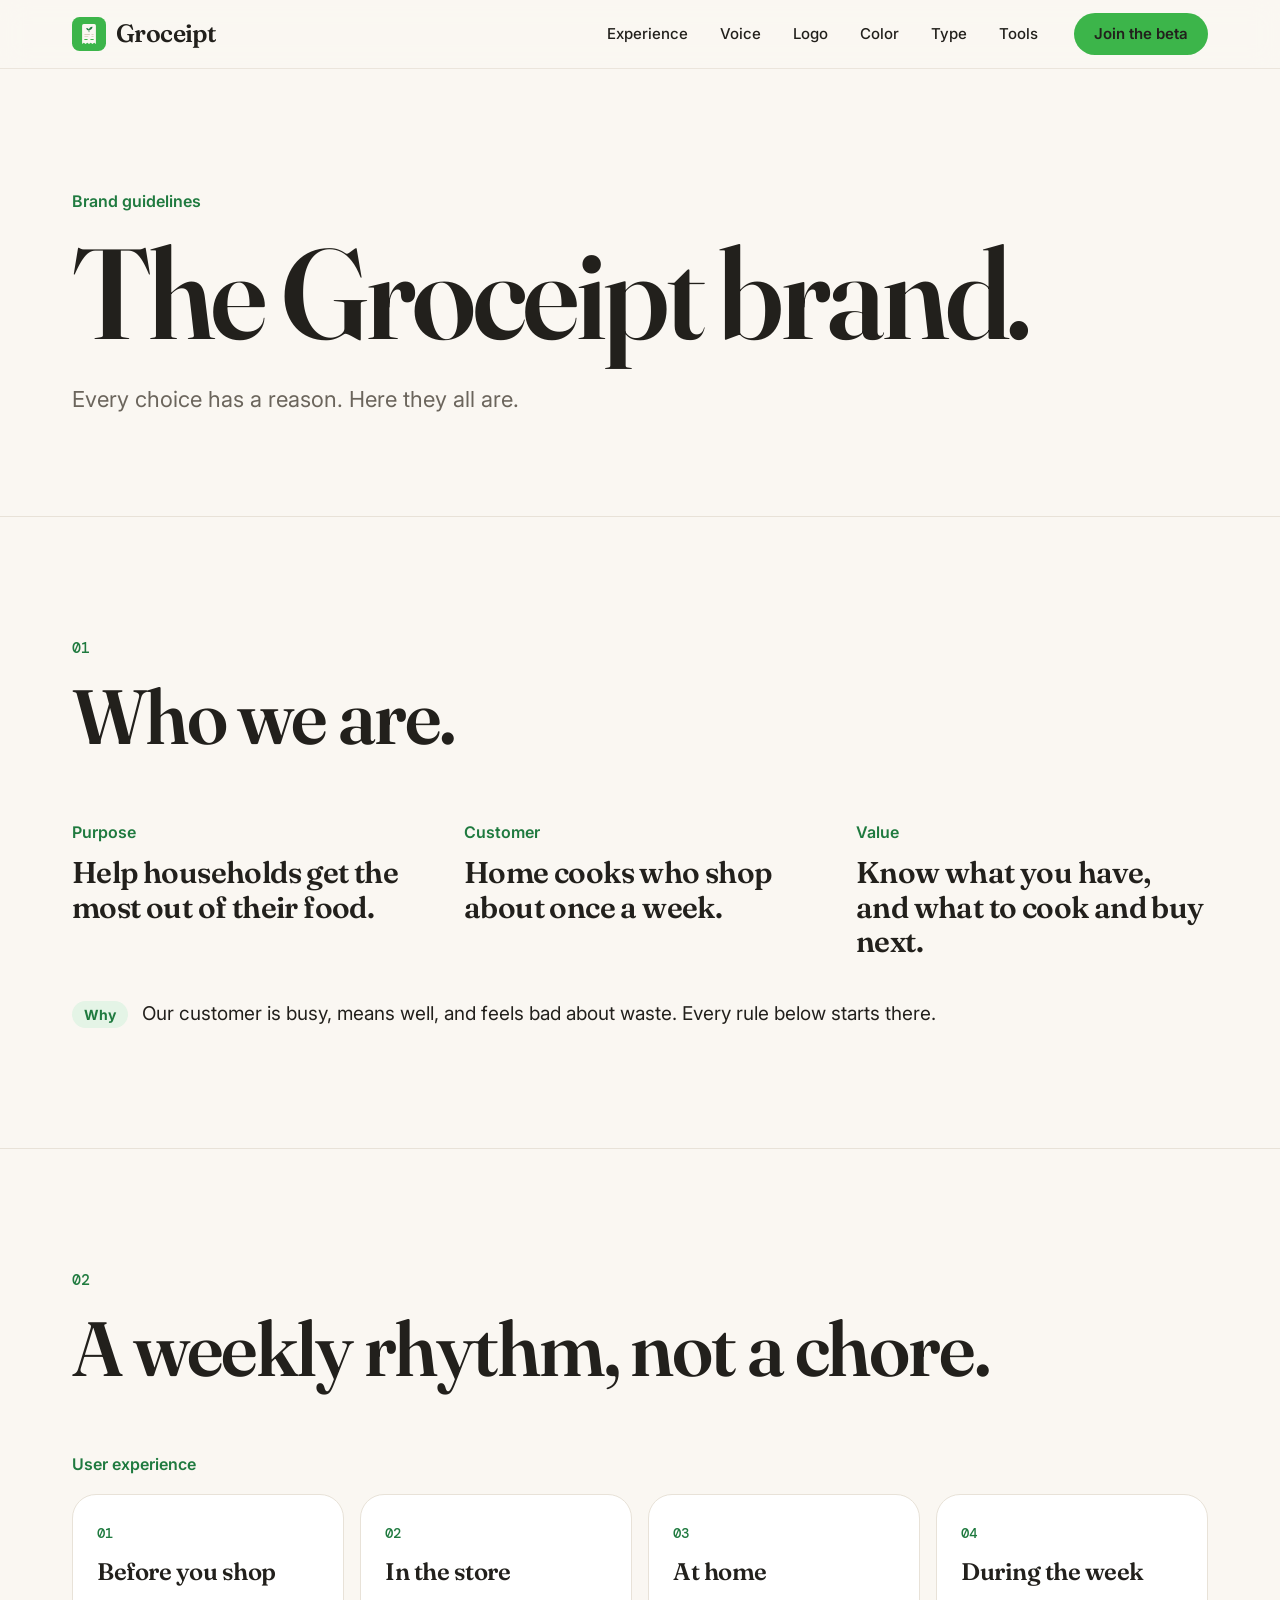
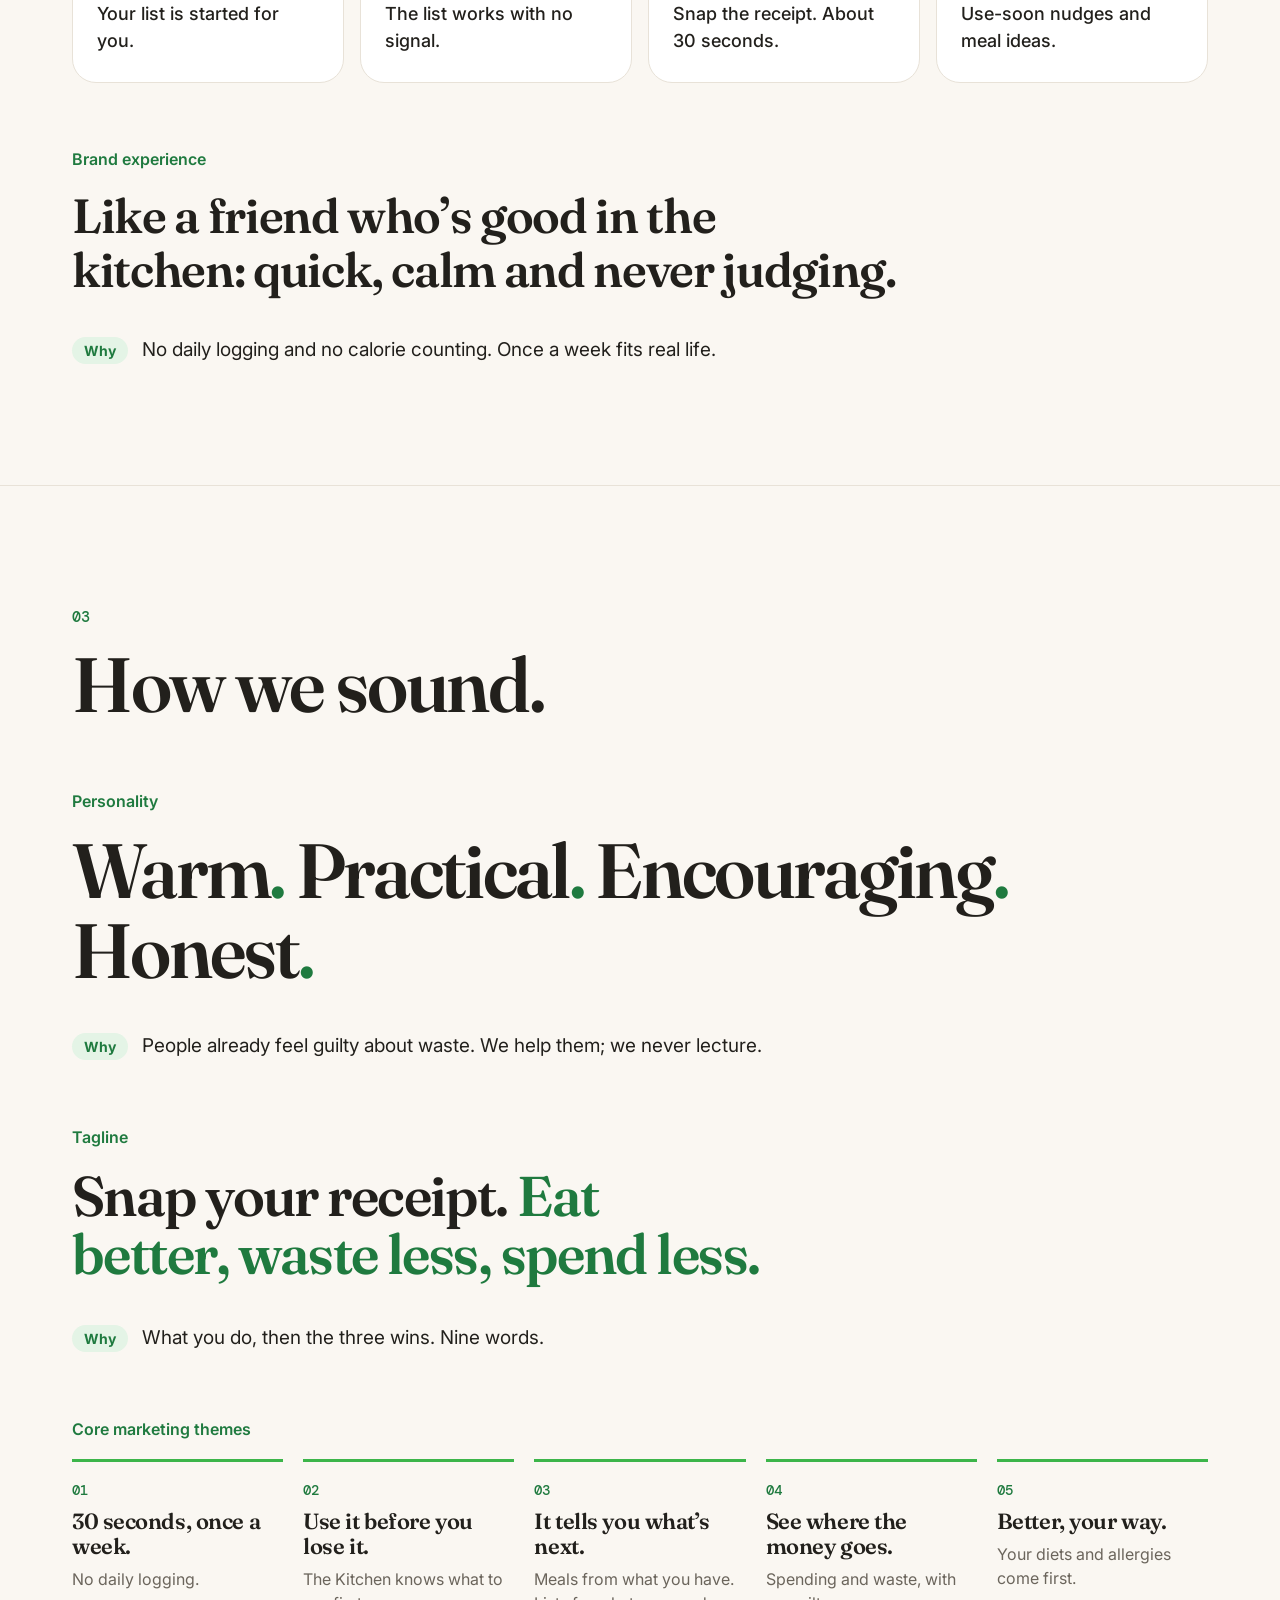
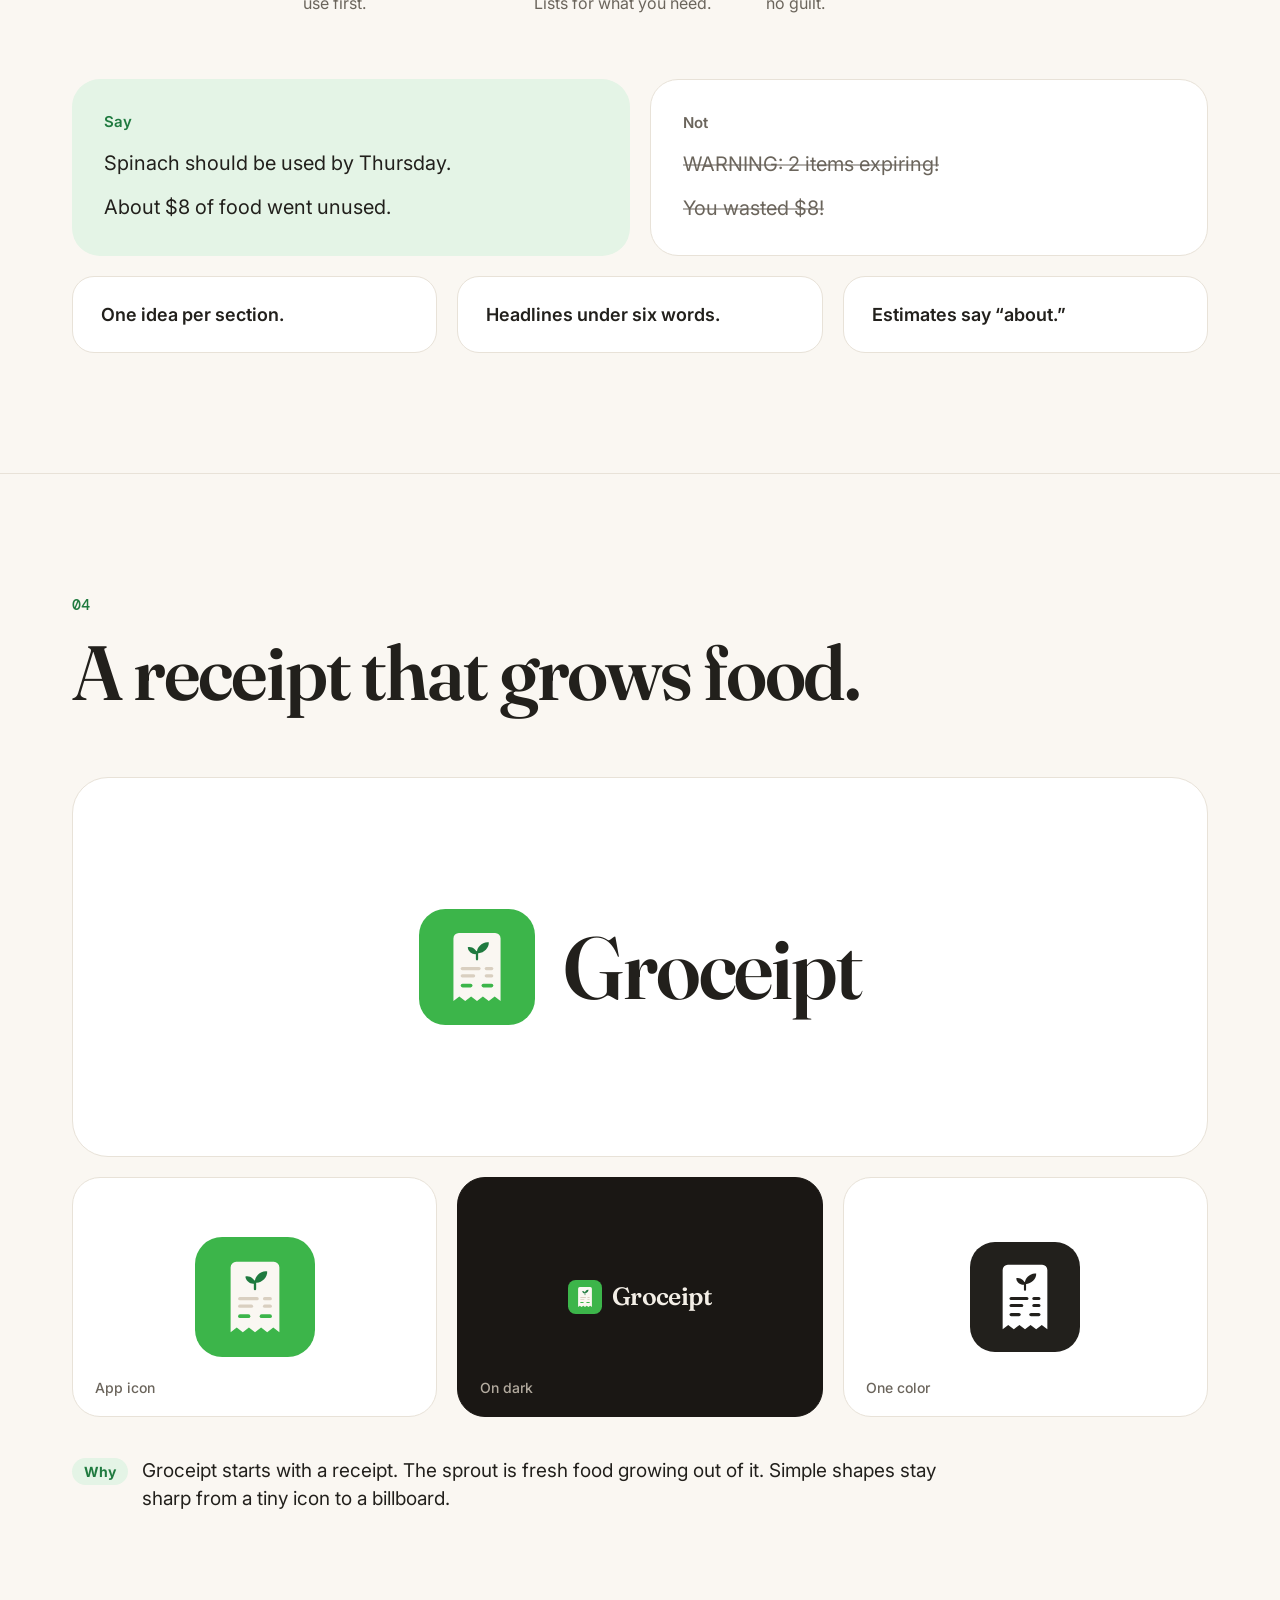
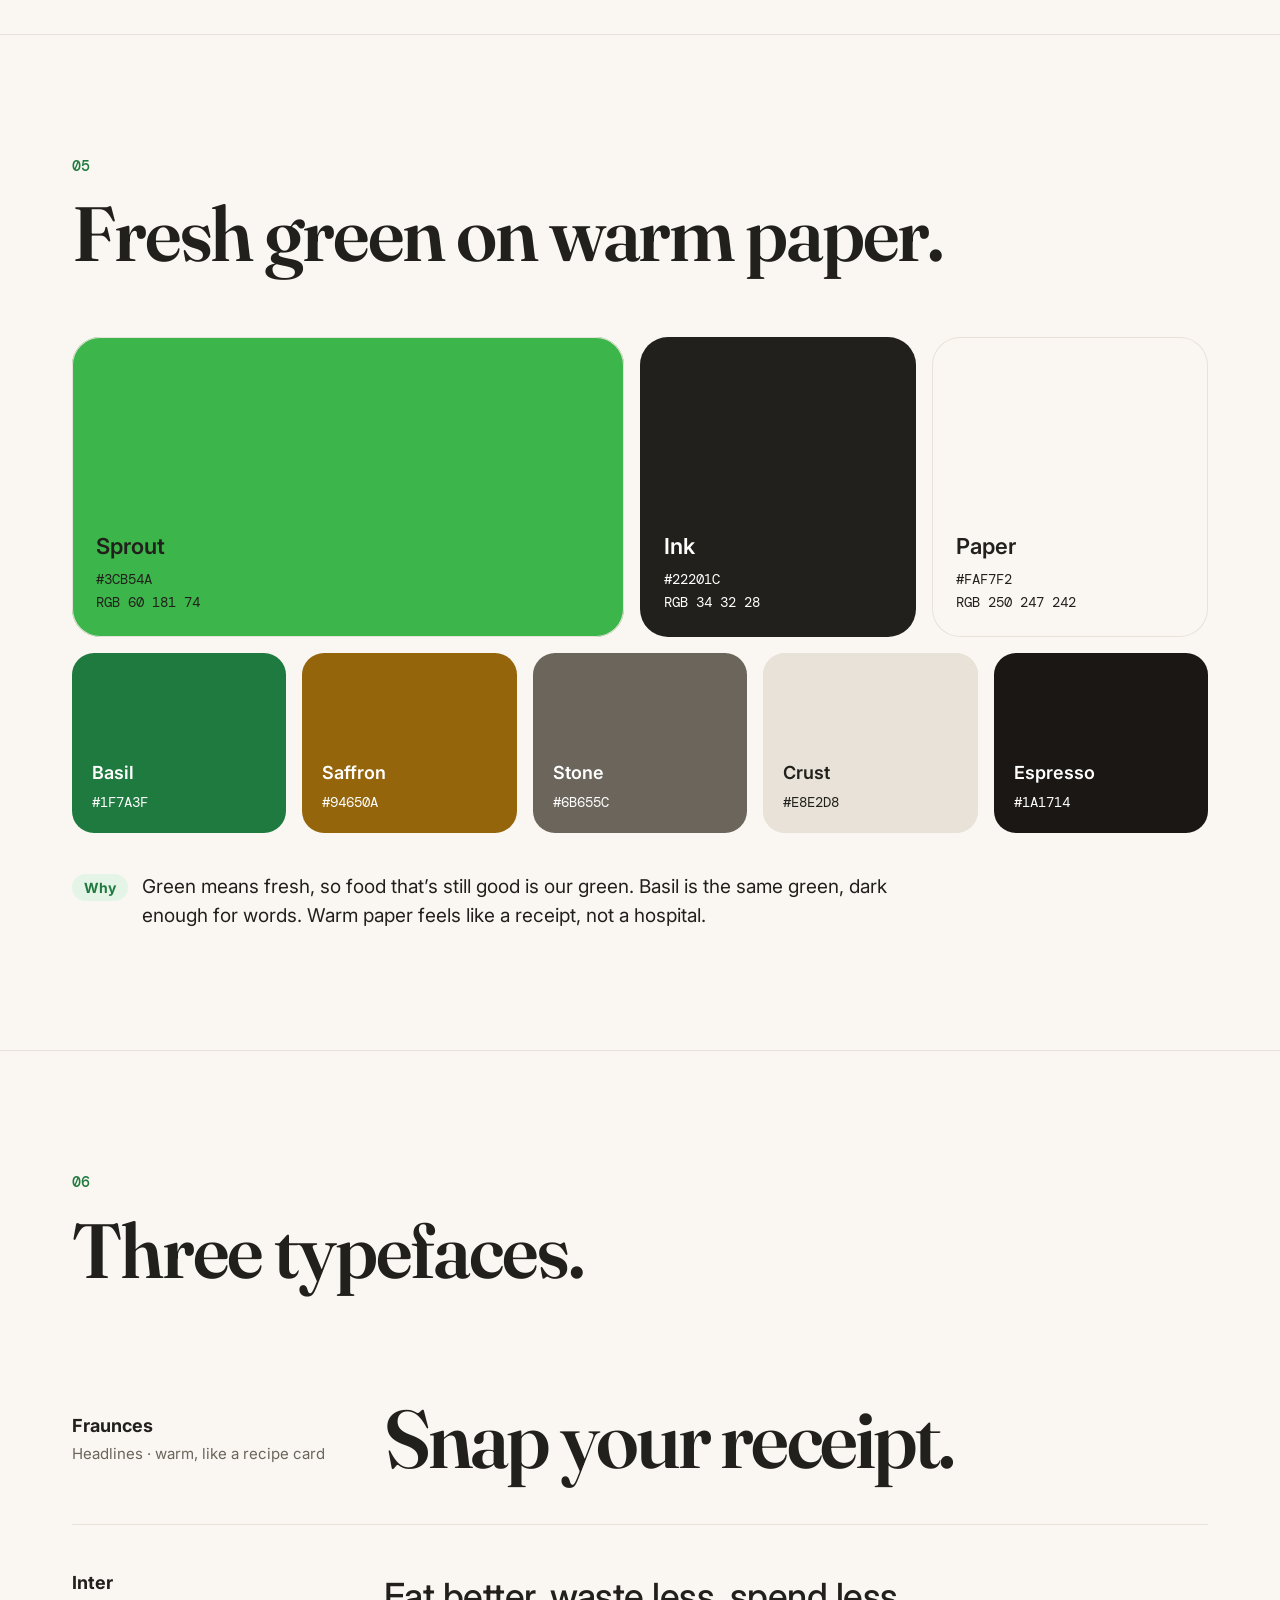
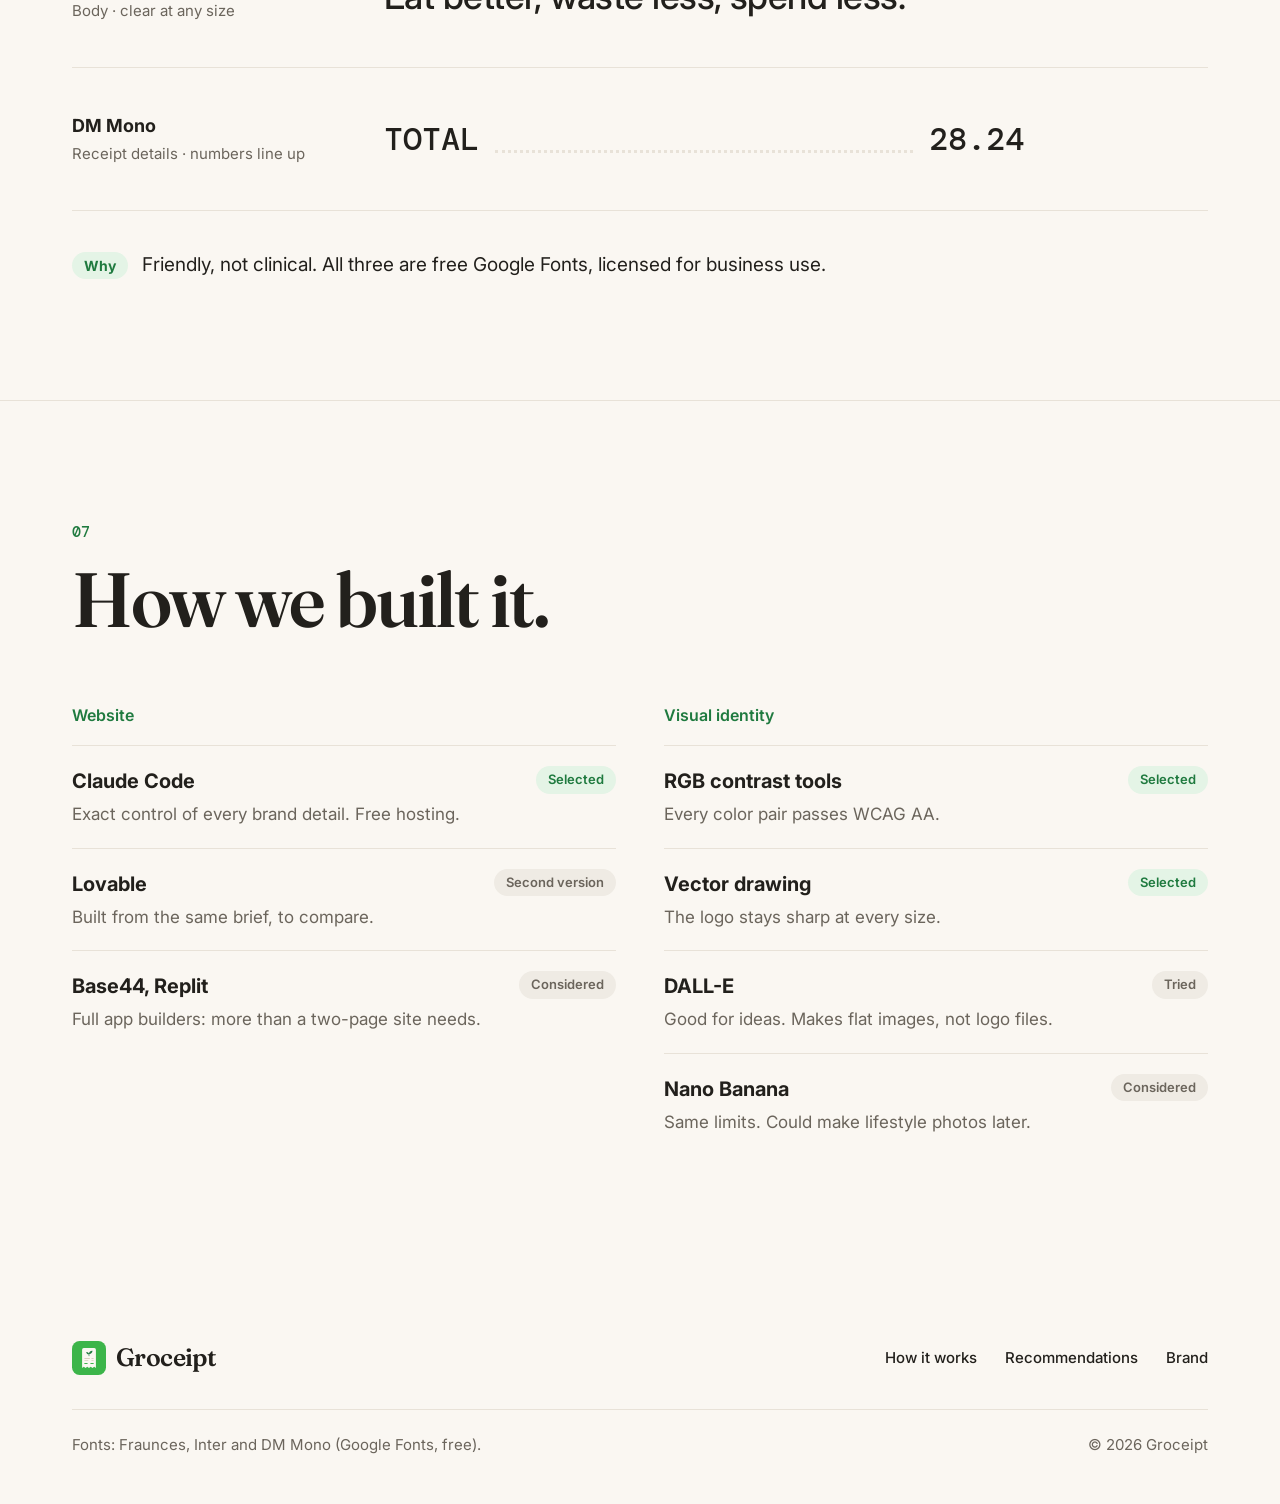
==== brand.html @ 2bd6b995 "Publish the website (groceipt 57bd567)" ====
<!doctype html>
<html lang="en">
  <head>
    <meta charset="utf-8" />
    <meta name="viewport" content="width=device-width, initial-scale=1" />
    <title>Groceipt · Brand guidelines</title>
    <meta name="description" content="The Groceipt brand: who it's for, the experience, voice, logo, color, type, and the reason for each." />
    <meta name="theme-color" content="#FAF7F2" />
    <link rel="icon" href="assets/favicon.svg" type="image/svg+xml" />
    <link rel="preconnect" href="https://fonts.googleapis.com" />
    <link rel="preconnect" href="https://fonts.gstatic.com" crossorigin />
    <link
      rel="stylesheet"
      href="https://fonts.googleapis.com/css2?family=DM+Mono:wght@400;500&family=Fraunces:opsz,wght@9..144,500..700&family=Inter:wght@400;500;600;700&display=swap" />
    <link rel="stylesheet" href="styles.css" />
  </head>
  <body>
    <a class="skip" href="#main">Skip to the main content</a>

    <header class="site-header">
      <div class="wrap bar">
        <a class="lockup" href="index.html" aria-label="Groceipt home">
          <img src="assets/mark.svg" alt="" width="34" height="34" />
          Groceipt
        </a>
        <nav class="nav" aria-label="Brand guidelines">
          <a href="#experience">Experience</a>
          <a href="#voice">Voice</a>
          <a href="#logo">Logo</a>
          <a href="#color">Color</a>
          <a href="#type">Type</a>
          <a href="#tools">Tools</a>
        </nav>
        <a class="btn" href="index.html#beta">Join the beta</a>
      </div>
    </header>

    <main id="main">
      <section class="brand-hero">
        <div class="wrap">
          <p class="eyebrow">Brand guidelines</p>
          <h1 class="display">The Groceipt brand.</h1>
          <p class="lead">Every choice has a reason. Here they all are.</p>
        </div>
      </section>

      <!-- 01 Who we are -->
      <section class="b-section" aria-labelledby="who-title">
        <div class="wrap">
          <div class="b-head">
            <span class="b-num">01</span>
            <h2 id="who-title" class="display-2">Who we are.</h2>
          </div>
          <div class="essence">
            <div>
              <p class="eyebrow">Purpose</p>
              <p>Help households get the most out of their food.</p>
            </div>
            <div>
              <p class="eyebrow">Customer</p>
              <p>Home cooks who shop about once a week.</p>
            </div>
            <div>
              <p class="eyebrow">Value</p>
              <p>Know what you have, and what to cook and buy next.</p>
            </div>
          </div>
          <p class="why"><span>Why</span>Our customer is busy, means well, and feels bad about waste. Every rule below starts there.</p>
        </div>
      </section>

      <!-- 02 The experience -->
      <section id="experience" class="b-section" aria-labelledby="experience-title">
        <div class="wrap">
          <div class="b-head">
            <span class="b-num">02</span>
            <h2 id="experience-title" class="display-2">A weekly rhythm, not a chore.</h2>
          </div>
          <p class="eyebrow">User experience</p>
          <ol class="journey">
            <li><span class="when">Before you shop</span>Your list is started for you.</li>
            <li><span class="when">In the store</span>The list works with no signal.</li>
            <li><span class="when">At home</span>Snap the receipt. About 30 seconds.</li>
            <li><span class="when">During the week</span>Use-soon nudges and meal ideas.</li>
          </ol>
          <p class="eyebrow brand-exp">Brand experience</p>
          <p class="big-quote">Like a friend who’s good in the kitchen: quick, calm and never judging.</p>
          <p class="why"><span>Why</span>No daily logging and no calorie counting. Once a week fits real life.</p>
        </div>
      </section>

      <!-- 03 Voice and messaging -->
      <section id="voice" class="b-section" aria-labelledby="voice-title">
        <div class="wrap">
          <div class="b-head">
            <span class="b-num">03</span>
            <h2 id="voice-title" class="display-2">How we sound.</h2>
          </div>
          <p class="eyebrow">Personality</p>
          <p class="traits">Warm<span>.</span> Practical<span>.</span> Encouraging<span>.</span> Honest<span>.</span></p>
          <p class="why"><span>Why</span>People already feel guilty about waste. We help them; we never lecture.</p>

          <p class="eyebrow sub-eyebrow">Tagline</p>
          <p class="tagline">Snap your receipt. <span>Eat better, waste less, spend less.</span></p>
          <p class="why"><span>Why</span>What you do, then the three wins. Nine words.</p>

          <p class="eyebrow sub-eyebrow">Core marketing themes</p>
          <ol class="themes">
            <li><strong>30 seconds, once a week.</strong>No daily logging.</li>
            <li><strong>Use it before you lose it.</strong>The Kitchen knows what to use first.</li>
            <li><strong>It tells you what’s next.</strong>Meals from what you have. Lists for what you need.</li>
            <li><strong>See where the money goes.</strong>Spending and waste, with no guilt.</li>
            <li><strong>Better, your way.</strong>Your diets and allergies come first.</li>
          </ol>

          <div class="say">
            <div class="say-card yes">
              <p class="eyebrow">Say</p>
              <p>Spinach should be used by Thursday.</p>
              <p>About $8 of food went unused.</p>
            </div>
            <div class="say-card no">
              <p class="eyebrow">Not</p>
              <p>WARNING: 2 items expiring!</p>
              <p>You wasted $8!</p>
            </div>
          </div>
          <div class="rules">
            <p>One idea per section.</p>
            <p>Headlines under six words.</p>
            <p>Estimates say “about.”</p>
          </div>
        </div>
      </section>

      <!-- 04 Logo -->
      <section id="logo" class="b-section" aria-labelledby="logo-title">
        <div class="wrap">
          <div class="b-head">
            <span class="b-num">04</span>
            <h2 id="logo-title" class="display-2">A receipt that grows food.</h2>
          </div>
          <div class="logo-hero">
            <span class="lockup"><img src="assets/mark.svg" alt="" width="116" height="116" />Groceipt</span>
          </div>
          <div class="logo-row">
            <figure class="logo-tile">
              <img src="assets/mark.svg" alt="The Groceipt app icon" width="120" height="120" />
              <figcaption>App icon</figcaption>
            </figure>
            <figure class="logo-tile dark">
              <span class="lockup"><img src="assets/mark.svg" alt="" width="34" height="34" />Groceipt</span>
              <figcaption>On dark</figcaption>
            </figure>
            <figure class="logo-tile">
              <img src="assets/mark-mono.svg" alt="The one-color Groceipt mark" width="110" height="110" />
              <figcaption>One color</figcaption>
            </figure>
          </div>
          <p class="why"><span>Why</span>Groceipt starts with a receipt. The sprout is fresh food growing out of it. Simple shapes stay sharp from a tiny icon to a billboard.</p>
        </div>
      </section>

      <!-- 05 Color -->
      <section id="color" class="b-section" aria-labelledby="color-title">
        <div class="wrap">
          <div class="b-head">
            <span class="b-num">05</span>
            <h2 id="color-title" class="display-2">Fresh green on warm paper.</h2>
          </div>
          <div class="swatches core">
            <div class="swatch light" style="background: #3cb54a"><strong>Sprout</strong><span>#3CB54A</span><span>RGB 60 181 74</span></div>
            <div class="swatch" style="background: #22201c"><strong>Ink</strong><span>#22201C</span><span>RGB 34 32 28</span></div>
            <div class="swatch light" style="background: #faf7f2"><strong>Paper</strong><span>#FAF7F2</span><span>RGB 250 247 242</span></div>
          </div>
          <div class="swatches support">
            <div class="swatch" style="background: #1f7a3f"><strong>Basil</strong><span>#1F7A3F</span></div>
            <div class="swatch" style="background: #94650a"><strong>Saffron</strong><span>#94650A</span></div>
            <div class="swatch" style="background: #6b655c"><strong>Stone</strong><span>#6B655C</span></div>
            <div class="swatch light" style="background: #e8e2d8"><strong>Crust</strong><span>#E8E2D8</span></div>
            <div class="swatch" style="background: #1a1714"><strong>Espresso</strong><span>#1A1714</span></div>
          </div>
          <p class="why"><span>Why</span>Green means fresh, so food that’s still good is our green. Basil is the same green, dark enough for words. Warm paper feels like a receipt, not a hospital.</p>
        </div>
      </section>

      <!-- 06 Type -->
      <section id="type" class="b-section" aria-labelledby="type-title">
        <div class="wrap">
          <div class="b-head">
            <span class="b-num">06</span>
            <h2 id="type-title" class="display-2">Three typefaces.</h2>
          </div>
          <div class="type-row">
            <div class="type-meta"><strong>Fraunces</strong><span>Headlines · warm, like a recipe card</span></div>
            <p class="spec-serif">Snap your receipt.</p>
          </div>
          <div class="type-row">
            <div class="type-meta"><strong>Inter</strong><span>Body · clear at any size</span></div>
            <p class="spec-sans">Eat better, waste less, spend less.</p>
          </div>
          <div class="type-row">
            <div class="type-meta"><strong>DM Mono</strong><span>Receipt details · numbers line up</span></div>
            <p class="spec-mono"><span>TOTAL</span><span class="dots" aria-hidden="true"></span><span>28.24</span></p>
          </div>
          <p class="why"><span>Why</span>Friendly, not clinical. All three are free Google Fonts, licensed for business use.</p>
        </div>
      </section>

      <!-- 07 Tools -->
      <section id="tools" class="b-section" aria-labelledby="tools-title">
        <div class="wrap">
          <div class="b-head">
            <span class="b-num">07</span>
            <h2 id="tools-title" class="display-2">How we built it.</h2>
          </div>
          <div class="tools">
            <div>
              <p class="eyebrow">Website</p>
              <ul class="tool-list">
                <li><strong>Claude Code</strong><span class="pick yes">Selected</span><span class="reason">Exact control of every brand detail. Free hosting.</span></li>
                <li><strong>Lovable</strong><span class="pick">Second version</span><span class="reason">Built from the same brief, to compare.</span></li>
                <li><strong>Base44, Replit</strong><span class="pick">Considered</span><span class="reason">Full app builders: more than a two-page site needs.</span></li>
              </ul>
            </div>
            <div>
              <p class="eyebrow">Visual identity</p>
              <ul class="tool-list">
                <li><strong>RGB contrast tools</strong><span class="pick yes">Selected</span><span class="reason">Every color pair passes WCAG AA.</span></li>
                <li><strong>Vector drawing</strong><span class="pick yes">Selected</span><span class="reason">The logo stays sharp at every size.</span></li>
                <li><strong>DALL-E</strong><span class="pick">Tried</span><span class="reason">Good for ideas. Makes flat images, not logo files.</span></li>
                <li><strong>Nano Banana</strong><span class="pick">Considered</span><span class="reason">Same limits. Could make lifestyle photos later.</span></li>
              </ul>
            </div>
          </div>
        </div>
      </section>
    </main>

    <footer class="site-footer">
      <div class="wrap">
        <div class="footer-top">
          <a class="lockup" href="index.html" aria-label="Groceipt home">
            <img src="assets/mark.svg" alt="" width="34" height="34" />
            Groceipt
          </a>
          <nav class="footer-links" aria-label="Footer">
            <a href="index.html#how">How it works</a>
            <a href="index.html#ideas">Recommendations</a>
            <a href="brand.html">Brand</a>
          </nav>
        </div>
        <div class="fine">
          <span>Fonts: Fraunces, Inter and DM Mono (Google Fonts, free).</span>
          <span>© 2026 Groceipt</span>
        </div>
      </div>
    </footer>
  </body>
</html>
---- styles.css ----
/* Groceipt website (beta). Colors, fonts and shapes follow brand/brand-standards.md. */

:root {
  /* Primary: bright Sprout green (fills, buttons, the logo) with Ink text on it. */
  --sprout: #3cb54a;
  --sprout-hover: #4dc45b;
  --sprout-tint: #e4f4e6;
  /* Basil: the same green, deep enough for words and icons ("Fresh", links, labels). */
  --basil: #1f7a3f;
  --ink: #22201c;
  --paper: #faf7f2;
  --white: #ffffff;
  --saffron: #94650a;
  --saffron-deep: #7a5308;
  --saffron-tint: #f6e7c4;
  --stone: #6b655c;
  --stone-tint: #efebe4;
  --crust: #e8e2d8;
  --espresso: #1a1714;
  --cream: #f3eee6;
  --cream-muted: #b3ab9f;

  --serif: 'Fraunces', Georgia, 'Times New Roman', serif;
  --sans: 'Inter', system-ui, -apple-system, 'Segoe UI', sans-serif;
  --mono: 'DM Mono', ui-monospace, 'SF Mono', Menlo, monospace;

  --width: 1200px;
  --tooth: 22px;
}

*,
*::before,
*::after {
  box-sizing: border-box;
}

html {
  scroll-behavior: smooth;
  scroll-padding-top: 72px;
}

@media (prefers-reduced-motion: reduce) {
  html {
    scroll-behavior: auto;
  }
}

body {
  margin: 0;
  background: var(--paper);
  color: var(--ink);
  font-family: var(--sans);
  font-size: 18px;
  line-height: 1.5;
  -webkit-font-smoothing: antialiased;
}

img,
svg {
  display: block;
  max-width: 100%;
}

a {
  color: inherit;
  text-decoration: none;
}

:focus-visible {
  outline: 3px solid var(--ink);
  outline-offset: 3px;
  border-radius: 8px;
}

h1,
h2,
h3,
p {
  margin: 0;
}

.wrap {
  width: 100%;
  max-width: var(--width);
  margin: 0 auto;
  padding: 0 32px;
}

.skip {
  position: absolute;
  left: -9999px;
}

.skip:focus {
  left: 16px;
  top: 16px;
  z-index: 20;
  background: var(--white);
  padding: 10px 16px;
}

/* ---------- Type ---------- */

.display,
.display-2 {
  font-family: var(--serif);
  font-weight: 600;
  font-optical-sizing: auto;
  letter-spacing: -0.028em;
  line-height: 0.98;
  text-wrap: balance;
}

.display {
  font-size: clamp(56px, 10vw, 136px);
}

.display-2 {
  font-size: clamp(40px, 6vw, 80px);
  line-height: 1.02;
}

.eyebrow {
  font-weight: 600;
  font-size: 16px;
  color: var(--basil);
  margin-bottom: 18px;
}

.lead {
  font-size: 22px;
  line-height: 1.45;
  color: var(--stone);
  margin-top: 24px;
  max-width: 22em;
  text-wrap: pretty;
}

.muted {
  color: var(--stone);
}

/* ---------- The signature shape: a receipt's torn bottom edge ---------- */

.torn {
  --mask: conic-gradient(from -45deg at bottom, #0000, #000 1deg 89deg, #0000 90deg) 50% / calc(var(--tooth) * 2) 100%;
  -webkit-mask: var(--mask);
  mask: var(--mask);
}

/* ---------- Header ---------- */

.site-header {
  position: sticky;
  top: 0;
  z-index: 10;
  background: rgba(250, 247, 242, 0.88);
  backdrop-filter: saturate(1.4) blur(14px);
  -webkit-backdrop-filter: saturate(1.4) blur(14px);
  border-bottom: 1px solid rgba(232, 226, 216, 0.8);
}

.bar {
  display: flex;
  align-items: center;
  gap: 36px;
  height: 68px;
}

.lockup {
  display: inline-flex;
  align-items: center;
  gap: 10px;
  font-family: var(--serif);
  font-weight: 600;
  font-size: 25px;
  letter-spacing: -0.025em;
}

.lockup img {
  width: 34px;
  height: 34px;
}

.nav {
  display: flex;
  gap: 32px;
  margin-left: auto;
  font-size: 15px;
  font-weight: 500;
}

.nav a:hover,
.footer-links a:hover {
  color: var(--basil);
}

/* ---------- Buttons ---------- */

.btn {
  display: inline-flex;
  align-items: center;
  justify-content: center;
  height: 42px;
  padding: 0 20px;
  border-radius: 999px;
  background: var(--sprout);
  color: var(--ink);
  font-weight: 600;
  font-size: 15px;
  white-space: nowrap;
  transition: background 0.15s;
}

.btn:hover {
  background: var(--sprout-hover);
}

.btn-lg {
  height: 56px;
  padding: 0 32px;
  font-size: 18px;
}

/* ---------- Hero ---------- */

.hero {
  padding-top: 88px;
  text-align: center;
  overflow: hidden;
}

.badge {
  display: inline-flex;
  align-items: center;
  gap: 10px;
  padding: 8px 16px;
  border-radius: 999px;
  background: var(--white);
  border: 1px solid var(--crust);
  font-weight: 600;
  font-size: 14px;
}

.badge .dot {
  width: 8px;
  height: 8px;
  border-radius: 50%;
  background: var(--sprout);
}

.hero .display {
  margin-top: 28px;
}

.hero-sub {
  margin-top: 18px;
  font-family: var(--serif);
  font-weight: 500;
  font-size: clamp(26px, 3.4vw, 44px);
  letter-spacing: -0.02em;
  color: var(--basil);
  text-wrap: balance;
}

/* Lines break between the short sentences, never inside one. */
.hero-sub span {
  white-space: nowrap;
}

.actions {
  display: flex;
  justify-content: center;
  gap: 12px;
  margin-top: 40px;
}

/* The product shot: receipt, phone, and a confirmation card */
.stage {
  position: relative;
  max-width: 1040px;
  height: 720px;
  margin: 72px auto 0;
}

.stage-disc {
  position: absolute;
  left: 50%;
  top: 90px;
  width: 640px;
  height: 640px;
  margin-left: -320px;
  border-radius: 50%;
  background: var(--sprout-tint);
}

.phone {
  position: absolute;
  left: 50%;
  top: 0;
  width: 310px;
  margin-left: -155px;
  padding: 10px;
  border-radius: 50px;
  background: var(--ink);
  box-shadow: 0 40px 80px rgba(34, 32, 28, 0.25);
  text-align: left;
}

.screen {
  position: relative;
  height: 640px;
  border-radius: 40px;
  background: var(--paper);
  overflow: hidden;
  font-size: 13px;
  line-height: 1.35;
}

.screen .island {
  position: absolute;
  top: 10px;
  left: 50%;
  width: 96px;
  height: 28px;
  margin-left: -48px;
  border-radius: 20px;
  background: var(--ink);
}

.screen .statusbar {
  display: flex;
  justify-content: space-between;
  padding: 15px 30px 0;
  font-weight: 600;
}

.screen .content {
  padding: 28px 16px 0;
  display: flex;
  flex-direction: column;
  gap: 10px;
}

.screen .title-row {
  display: flex;
  align-items: center;
  justify-content: space-between;
}

.screen .title {
  font-weight: 700;
  font-size: 30px;
  letter-spacing: -0.02em;
}

.screen .camera {
  color: var(--basil);
}

.screen .banner {
  padding: 11px 12px;
  border-radius: 12px;
  background: var(--saffron-tint);
  font-weight: 600;
}

.screen .group-title {
  margin: 6px 4px -4px;
  font-size: 11px;
  font-weight: 600;
  letter-spacing: 0.06em;
  text-transform: uppercase;
  color: var(--stone);
}

.screen .p-card {
  background: var(--white);
  border: 1px solid var(--crust);
  border-radius: 12px;
}

.screen .food {
  display: flex;
  flex-direction: column;
  gap: 2px;
  padding: 10px 12px;
}

.screen .food + .food {
  border-top: 1px solid var(--crust);
}

.screen .name {
  font-weight: 600;
  font-size: 14px;
}

.screen .left {
  color: var(--stone);
}

.status {
  font-weight: 600;
}

.status::before {
  content: '';
  display: inline-block;
  width: 7px;
  height: 7px;
  margin-right: 6px;
  border-radius: 50%;
  background: currentColor;
  vertical-align: 1px;
}

.status.fresh {
  color: var(--basil);
}

.status.soon {
  color: var(--saffron);
}

.screen .tabbar {
  position: absolute;
  left: 0;
  right: 0;
  bottom: 0;
  display: flex;
  justify-content: space-around;
  padding: 8px 0 24px;
  background: rgba(255, 255, 255, 0.96);
  border-top: 1px solid var(--crust);
  font-size: 10px;
  font-weight: 600;
  color: var(--stone);
}

.screen .tab {
  display: flex;
  flex-direction: column;
  align-items: center;
  gap: 2px;
}

.screen .tab.on {
  color: var(--basil);
}

/* A paper receipt */
.receipt-wrap {
  filter: drop-shadow(0 0 0.6px rgba(34, 32, 28, 0.4)) drop-shadow(0 24px 40px rgba(34, 32, 28, 0.16));
}

.receipt {
  background: var(--white);
  border-radius: 10px 10px 0 0;
  padding: 26px 24px calc(var(--tooth) + 18px);
  font-family: var(--mono);
  font-size: 13.5px;
  line-height: 1.75;
  text-align: left;
}

.receipt .store {
  text-align: center;
  font-weight: 500;
  letter-spacing: 0.14em;
}

.receipt .meta {
  text-align: center;
  color: var(--stone);
  font-size: 11.5px;
  margin-bottom: 12px;
}

.receipt .row {
  display: flex;
  gap: 8px;
  align-items: baseline;
  white-space: nowrap;
}

.receipt .dots {
  flex: 1;
  border-bottom: 2px dotted var(--crust);
  transform: translateY(-4px);
}

.receipt .rule {
  border-top: 2px dashed var(--crust);
  margin: 10px 0;
}

.receipt .total {
  font-weight: 500;
  color: var(--basil);
}

.stage-receipt {
  position: absolute;
  left: 40px;
  top: 150px;
  width: 260px;
  transform: rotate(-8deg);
}

.stage-card {
  position: absolute;
  right: 30px;
  top: 300px;
  display: flex;
  align-items: center;
  gap: 14px;
  padding: 18px 22px 18px 18px;
  border-radius: 20px;
  background: var(--white);
  box-shadow: 0 0 0 1px rgba(34, 32, 28, 0.06), 0 24px 48px rgba(34, 32, 28, 0.16);
  text-align: left;
  font-size: 15px;
  line-height: 1.35;
}

.stage-card strong {
  display: block;
  font-size: 16px;
}

.idea-icon {
  flex: none;
  display: grid;
  place-items: center;
  width: 48px;
  height: 48px;
  border-radius: 14px;
}

.kicker {
  display: block;
  font-size: 13px;
  font-weight: 600;
  color: var(--basil);
}

/* ---------- Sections ---------- */

.section {
  padding: 150px 0;
}

.center-head {
  text-align: center;
}

.steps {
  display: grid;
  grid-template-columns: repeat(3, 1fr);
  gap: 56px;
  margin-top: 88px;
  text-align: center;
}

.step {
  display: flex;
  flex-direction: column;
  align-items: center;
  gap: 14px;
}

.step-icon {
  display: grid;
  place-items: center;
  width: 72px;
  height: 72px;
  border-radius: 22px;
  margin-bottom: 8px;
}

.step h3 {
  font-family: var(--serif);
  font-weight: 600;
  font-size: 36px;
  letter-spacing: -0.025em;
}

.step p {
  font-size: 19px;
  color: var(--stone);
}

.tint-sprout {
  background: var(--sprout-tint);
}

.tint-stone {
  background: var(--stone-tint);
}

.tint-saffron {
  background: var(--saffron-tint);
}

/* Spotlight */
.spotlight-section {
  padding-top: 0;
}

.spotlight {
  display: grid;
  grid-template-columns: 1fr 1fr;
  gap: 80px;
  align-items: center;
}

.panel {
  border-radius: 36px;
  background: var(--sprout-tint);
  padding: 56px 44px;
  display: flex;
  flex-direction: column;
  gap: 14px;
}

.big-row {
  display: flex;
  align-items: center;
  justify-content: space-between;
  gap: 16px;
  padding: 22px 24px;
  border-radius: 20px;
  background: var(--white);
  box-shadow: 0 1px 2px rgba(34, 32, 28, 0.06), 0 12px 28px rgba(34, 32, 28, 0.08);
}

.big-row .name {
  font-weight: 600;
  font-size: 20px;
}

.chip {
  display: inline-flex;
  align-items: center;
  gap: 8px;
  padding: 7px 14px;
  border-radius: 999px;
  font-weight: 600;
  font-size: 16px;
  white-space: nowrap;
}

.chip::before {
  content: '';
  width: 8px;
  height: 8px;
  border-radius: 50%;
  background: currentColor;
}

/* Deep text colors on the tints, so the words pass contrast (4.70 and 5.59). */
.chip.fresh {
  color: var(--basil);
  background: var(--sprout-tint);
}

.chip.soon {
  color: var(--saffron-deep);
  background: var(--saffron-tint);
}

.chip.past {
  color: var(--stone);
  background: var(--stone-tint);
}

/* Recommendations: tonight's recipe and the next list */
.ideas-section {
  background: var(--white);
  border-top: 1px solid var(--crust);
  border-bottom: 1px solid var(--crust);
}

.center-head .lead {
  margin-left: auto;
  margin-right: auto;
  text-wrap: balance;
}

.soon-tag {
  display: inline-block;
  margin-left: 8px;
  padding: 3px 10px;
  border-radius: 999px;
  border: 1.5px solid var(--crust);
  color: var(--stone);
  font-size: 13px;
  vertical-align: 1px;
}

.ideas {
  display: grid;
  grid-template-columns: 1fr 1fr;
  gap: 24px;
  margin-top: 72px;
}

.idea {
  display: flex;
  flex-direction: column;
  gap: 22px;
  padding: 40px 44px 48px;
  border-radius: 36px;
}

.idea-label {
  font-family: var(--serif);
  font-weight: 600;
  font-size: 34px;
  letter-spacing: -0.025em;
}

.idea-card {
  flex: 1;
  display: flex;
  flex-direction: column;
  gap: 8px;
  padding: 28px;
  border-radius: 24px;
  background: var(--white);
  box-shadow: 0 1px 2px rgba(34, 32, 28, 0.06), 0 16px 36px rgba(34, 32, 28, 0.1);
}

.idea-card h3 {
  font-family: var(--serif);
  font-weight: 600;
  font-size: 28px;
  line-height: 1.1;
  letter-spacing: -0.02em;
}

.items {
  list-style: none;
  margin: 10px 0 8px;
  padding: 0;
}

.items li {
  display: flex;
  align-items: center;
  gap: 12px;
  padding: 11px 0;
  border-top: 1px solid var(--crust);
  font-weight: 500;
  font-size: 17px;
}

.items .chip {
  margin-left: auto;
  padding: 4px 10px;
  font-size: 13px;
}

.tick {
  flex: none;
  display: grid;
  place-items: center;
  width: 22px;
  height: 22px;
  border-radius: 50%;
  background: var(--basil);
}

.ring {
  flex: none;
  width: 22px;
  height: 22px;
  border-radius: 50%;
  border: 2px solid var(--crust);
}

.items .need {
  color: var(--stone);
}

.add {
  margin-left: auto;
  font-size: 14px;
  font-weight: 600;
  color: var(--basil);
}

.ask {
  align-self: flex-start;
  padding: 12px 16px;
  border-radius: 18px 18px 18px 6px;
  background: var(--paper);
  border: 1px solid var(--crust);
  font-weight: 500;
  font-size: 17px;
}

.left-out {
  margin-top: auto;
  font-size: 15px;
  color: var(--stone);
}

/* A picture of a button, not a real one. */
.idea-card .btn {
  align-self: flex-start;
  margin-top: 8px;
  pointer-events: none;
}

.fits {
  display: flex;
  align-items: center;
  justify-content: center;
  gap: 10px;
  margin-top: 40px;
  font-weight: 600;
  font-size: 18px;
  color: var(--basil);
}

/* Statement: the brand's dark color */
.statement {
  background: var(--espresso);
  color: var(--cream);
  padding: 160px 0;
  text-align: center;
}

.statement .accent {
  color: var(--sprout);
}

.statement p {
  margin-top: 32px;
  font-size: 22px;
  color: var(--cream-muted);
}

/* Join the beta: a Sprout-green receipt, torn at the bottom */
.cta {
  --tooth: 26px;
  background: var(--sprout);
  color: var(--ink);
  padding: 140px 0 calc(140px + var(--tooth));
  text-align: center;
}

.cta .display-2 {
  max-width: 13em;
  margin: 0 auto;
}

.soon-pill {
  display: inline-block;
  margin-top: 44px;
  padding: 14px 28px;
  border: 2px dashed rgba(34, 32, 28, 0.6);
  border-radius: 999px;
  font-weight: 600;
  font-size: 18px;
}

/* ---------- Footer ---------- */

.site-footer {
  padding: 64px 0 48px;
  font-size: 15px;
}

.footer-top {
  display: flex;
  align-items: center;
  justify-content: space-between;
  gap: 24px;
}

.footer-links {
  display: flex;
  gap: 28px;
  font-weight: 500;
}

.fine {
  display: flex;
  flex-wrap: wrap;
  justify-content: space-between;
  gap: 8px 24px;
  margin-top: 32px;
  padding-top: 24px;
  border-top: 1px solid var(--crust);
  color: var(--stone);
}

/* ---------- Brand page ---------- */

.brand-hero {
  padding: 120px 0 100px;
}

.brand-hero .lead {
  margin-top: 28px;
}

.b-section {
  padding: 120px 0;
  border-top: 1px solid var(--crust);
}

.b-head {
  display: flex;
  flex-direction: column;
  gap: 18px;
  margin-bottom: 64px;
}

.b-num {
  font-family: var(--mono);
  font-weight: 500;
  font-size: 15px;
  color: var(--basil);
}

.essence {
  display: grid;
  grid-template-columns: repeat(3, 1fr);
  gap: 40px;
}

.essence p:last-child {
  font-family: var(--serif);
  font-weight: 600;
  font-size: 30px;
  line-height: 1.15;
  letter-spacing: -0.02em;
}

.essence .eyebrow {
  margin-bottom: 12px;
}

.logo-hero {
  display: grid;
  place-items: center;
  height: 380px;
  border-radius: 36px;
  background: var(--white);
  border: 1px solid var(--crust);
}

.logo-hero .lockup {
  font-size: 88px;
  gap: 28px;
}

.logo-hero .lockup img {
  width: 116px;
  height: 116px;
}

.logo-row {
  display: grid;
  grid-template-columns: repeat(3, 1fr);
  gap: 20px;
  margin-top: 20px;
}

.logo-tile {
  margin: 0;
  display: grid;
  place-items: center;
  height: 240px;
  border-radius: 28px;
  background: var(--white);
  border: 1px solid var(--crust);
  position: relative;
}

.logo-tile.dark {
  background: var(--espresso);
  border-color: var(--espresso);
}

.logo-tile.dark .lockup {
  color: var(--cream);
}

.logo-tile figcaption {
  position: absolute;
  left: 22px;
  bottom: 18px;
  font-size: 14px;
  font-weight: 500;
  color: var(--stone);
}

.logo-tile.dark figcaption {
  color: var(--cream-muted);
}

.note {
  margin-top: 28px;
  font-size: 18px;
  color: var(--stone);
}

.swatches {
  display: grid;
  gap: 16px;
}

.swatches.core {
  grid-template-columns: 2fr 1fr 1fr;
}

.swatches.support {
  grid-template-columns: repeat(5, 1fr);
  margin-top: 16px;
}

.swatch {
  display: flex;
  flex-direction: column;
  justify-content: flex-end;
  gap: 2px;
  height: 300px;
  padding: 24px;
  border-radius: 28px;
  color: var(--white);
  font-family: var(--mono);
  font-size: 14px;
}

.swatches.support .swatch {
  height: 180px;
  padding: 20px;
  border-radius: 22px;
}

.swatch strong {
  font-family: var(--sans);
  font-size: 22px;
  font-weight: 600;
  margin-bottom: 4px;
}

.swatches.support .swatch strong {
  font-size: 18px;
}

.swatch.light {
  color: var(--ink);
  box-shadow: inset 0 0 0 1px var(--crust);
}

.type-row {
  display: grid;
  grid-template-columns: 280px 1fr;
  gap: 32px;
  align-items: center;
  padding: 44px 0;
  border-bottom: 1px solid var(--crust);
}

.type-row:first-child {
  padding-top: 0;
}

.type-meta strong {
  display: block;
  font-size: 18px;
}

.type-meta span {
  color: var(--stone);
  font-size: 15px;
}

.spec-serif {
  font-family: var(--serif);
  font-weight: 600;
  font-size: clamp(44px, 6.4vw, 92px);
  letter-spacing: -0.035em;
  line-height: 1;
}

.spec-sans {
  font-size: clamp(24px, 3vw, 36px);
  font-weight: 500;
  letter-spacing: -0.015em;
}

.spec-mono {
  font-family: var(--mono);
  font-weight: 500;
  font-size: clamp(20px, 2.6vw, 32px);
  display: flex;
  gap: 16px;
  max-width: 640px;
}

.spec-mono .dots {
  flex: 1;
  border-bottom: 3px dotted var(--crust);
  transform: translateY(-10px);
}

.traits {
  font-family: var(--serif);
  font-weight: 600;
  font-size: clamp(40px, 6vw, 80px);
  letter-spacing: -0.035em;
  line-height: 1.05;
}

.traits span {
  color: var(--basil);
}

.say {
  display: grid;
  grid-template-columns: 1fr 1fr;
  gap: 20px;
  margin-top: 64px;
}

.say-card {
  border-radius: 28px;
  padding: 32px;
  display: flex;
  flex-direction: column;
  gap: 14px;
  font-size: 20px;
}

.say-card.yes {
  background: var(--sprout-tint);
}

.say-card.no {
  background: var(--white);
  border: 1px solid var(--crust);
  color: var(--stone);
}

.say-card.no p:not(.eyebrow) {
  text-decoration: line-through;
  text-decoration-color: rgba(107, 101, 92, 0.5);
}

.say-card .eyebrow {
  margin: 0;
  font-size: 15px;
}

.say-card.yes .eyebrow {
  color: var(--basil);
}

.say-card.no .eyebrow {
  color: var(--stone);
}

.rules {
  display: grid;
  grid-template-columns: repeat(3, 1fr);
  gap: 20px;
  margin-top: 20px;
}

.rules p {
  border-radius: 22px;
  padding: 24px 28px;
  background: var(--white);
  border: 1px solid var(--crust);
  font-weight: 600;
  font-size: 18px;
}

/* Brand page: the reason behind each choice */
.why {
  display: flex;
  gap: 14px;
  align-items: baseline;
  max-width: 46em;
  margin-top: 40px;
  font-size: 19px;
  line-height: 1.5;
}

.why span {
  flex: none;
  padding: 3px 12px;
  border-radius: 999px;
  background: var(--sprout-tint);
  color: var(--basil);
  font-weight: 700;
  font-size: 14px;
}

.journey,
.themes,
.tool-list {
  list-style: none;
  margin: 0;
  padding: 0;
}

.journey {
  display: grid;
  grid-template-columns: repeat(4, 1fr);
  gap: 16px;
  counter-reset: step;
}

.journey li {
  counter-increment: step;
  display: flex;
  flex-direction: column;
  gap: 10px;
  padding: 28px 24px;
  border-radius: 24px;
  background: var(--white);
  border: 1px solid var(--crust);
  font-size: 18px;
  font-weight: 500;
}

.journey li::before,
.themes li::before {
  font-family: var(--mono);
  font-weight: 500;
  font-size: 14px;
  color: var(--basil);
}

.journey li::before {
  content: counter(step, decimal-leading-zero);
}

.journey .when {
  font-family: var(--serif);
  font-weight: 600;
  font-size: 24px;
  letter-spacing: -0.02em;
}

.brand-exp,
.sub-eyebrow {
  margin-top: 64px;
}

.big-quote,
.b-section .tagline {
  font-family: var(--serif);
  font-weight: 600;
  letter-spacing: -0.028em;
  text-wrap: balance;
}

.big-quote {
  max-width: 20em;
  font-size: clamp(30px, 4vw, 48px);
  line-height: 1.12;
}

.b-section .tagline {
  font-size: clamp(32px, 4.4vw, 56px);
  line-height: 1.05;
}

.b-section .tagline span {
  color: var(--basil);
}

.themes {
  display: grid;
  grid-template-columns: repeat(5, 1fr);
  gap: 20px;
  counter-reset: theme;
}

.themes li {
  counter-increment: theme;
  display: flex;
  flex-direction: column;
  gap: 8px;
  padding-top: 18px;
  border-top: 3px solid var(--sprout);
  font-size: 16px;
  color: var(--stone);
}

.themes li::before {
  content: counter(theme, decimal-leading-zero);
}

.themes strong {
  font-family: var(--serif);
  font-weight: 600;
  font-size: 22px;
  line-height: 1.15;
  letter-spacing: -0.02em;
  color: var(--ink);
}

.tools {
  display: grid;
  grid-template-columns: 1fr 1fr;
  gap: 48px;
}

.tool-list li {
  display: grid;
  grid-template-columns: 1fr auto;
  gap: 6px 16px;
  padding: 20px 0;
  border-top: 1px solid var(--crust);
}

.tool-list strong {
  font-size: 20px;
}

.pick {
  align-self: start;
  padding: 4px 12px;
  border-radius: 999px;
  background: var(--stone-tint);
  color: var(--stone);
  font-weight: 600;
  font-size: 13px;
}

.pick.yes {
  background: var(--sprout-tint);
  color: var(--basil);
}

.reason {
  grid-column: 1 / -1;
  font-size: 17px;
  color: var(--stone);
}

/* ---------- Smaller screens ---------- */

@media (max-width: 960px) {
  .nav {
    display: none;
  }

  .bar .btn {
    margin-left: auto;
  }

  .section {
    padding: 110px 0;
  }

  .steps,
  .spotlight,
  .ideas,
  .essence,
  .say,
  .rules,
  .tools {
    grid-template-columns: 1fr;
  }

  .journey,
  .themes {
    grid-template-columns: 1fr 1fr;
  }

  .steps {
    gap: 48px;
    margin-top: 64px;
  }

  .spotlight {
    gap: 48px;
  }

  .stage-receipt {
    left: -20px;
    width: 230px;
  }

  .stage-card {
    right: -10px;
  }

  .type-row {
    grid-template-columns: 1fr;
    gap: 12px;
  }

  .logo-row,
  .swatches.core,
  .swatches.support {
    grid-template-columns: 1fr 1fr;
  }

  .logo-hero .lockup {
    font-size: 56px;
    gap: 18px;
  }

  .logo-hero .lockup img {
    width: 76px;
    height: 76px;
  }
}

@media (max-width: 640px) {
  .wrap {
    padding: 0 20px;
  }

  .hero {
    padding-top: 56px;
  }

  /* Just the phone, with the confirmation card over its bottom. */
  .stage {
    height: 640px;
    margin-top: 56px;
  }

  .stage-receipt {
    display: none;
  }

  .stage-disc {
    width: 460px;
    height: 460px;
    margin-left: -230px;
    top: 100px;
  }

  .phone {
    width: 290px;
    margin-left: -145px;
  }

  .screen {
    height: 600px;
  }

  .stage-card {
    right: auto;
    left: 50%;
    top: auto;
    bottom: 56px;
    transform: translateX(-50%);
    white-space: nowrap;
  }

  .panel {
    padding: 28px 20px;
    border-radius: 28px;
  }

  .idea {
    padding: 28px 20px 32px;
    border-radius: 28px;
  }

  .idea-label {
    font-size: 28px;
  }

  .idea-card {
    padding: 22px;
  }

  .big-row {
    padding: 18px;
  }

  .big-row .name {
    font-size: 17px;
  }

  .chip {
    font-size: 14px;
    padding: 6px 12px;
  }

  .statement,
  .cta {
    padding-top: 110px;
  }

  .statement {
    padding-bottom: 110px;
  }

  .cta {
    padding-bottom: calc(110px + var(--tooth));
  }

  .footer-top {
    flex-direction: column;
    align-items: flex-start;
  }

  .brand-hero {
    padding: 72px 0 64px;
  }

  .b-section {
    padding: 80px 0;
  }

  .logo-hero {
    height: 240px;
  }

  .logo-hero .lockup {
    font-size: 40px;
    gap: 14px;
  }

  .logo-hero .lockup img {
    width: 56px;
    height: 56px;
  }

  .logo-row,
  .swatches.core,
  .journey,
  .themes {
    grid-template-columns: 1fr;
  }

  .why {
    flex-direction: column;
    gap: 10px;
  }

  .swatches.support {
    grid-template-columns: 1fr 1fr;
  }

  .swatch,
  .swatches.support .swatch {
    height: 140px;
  }
}
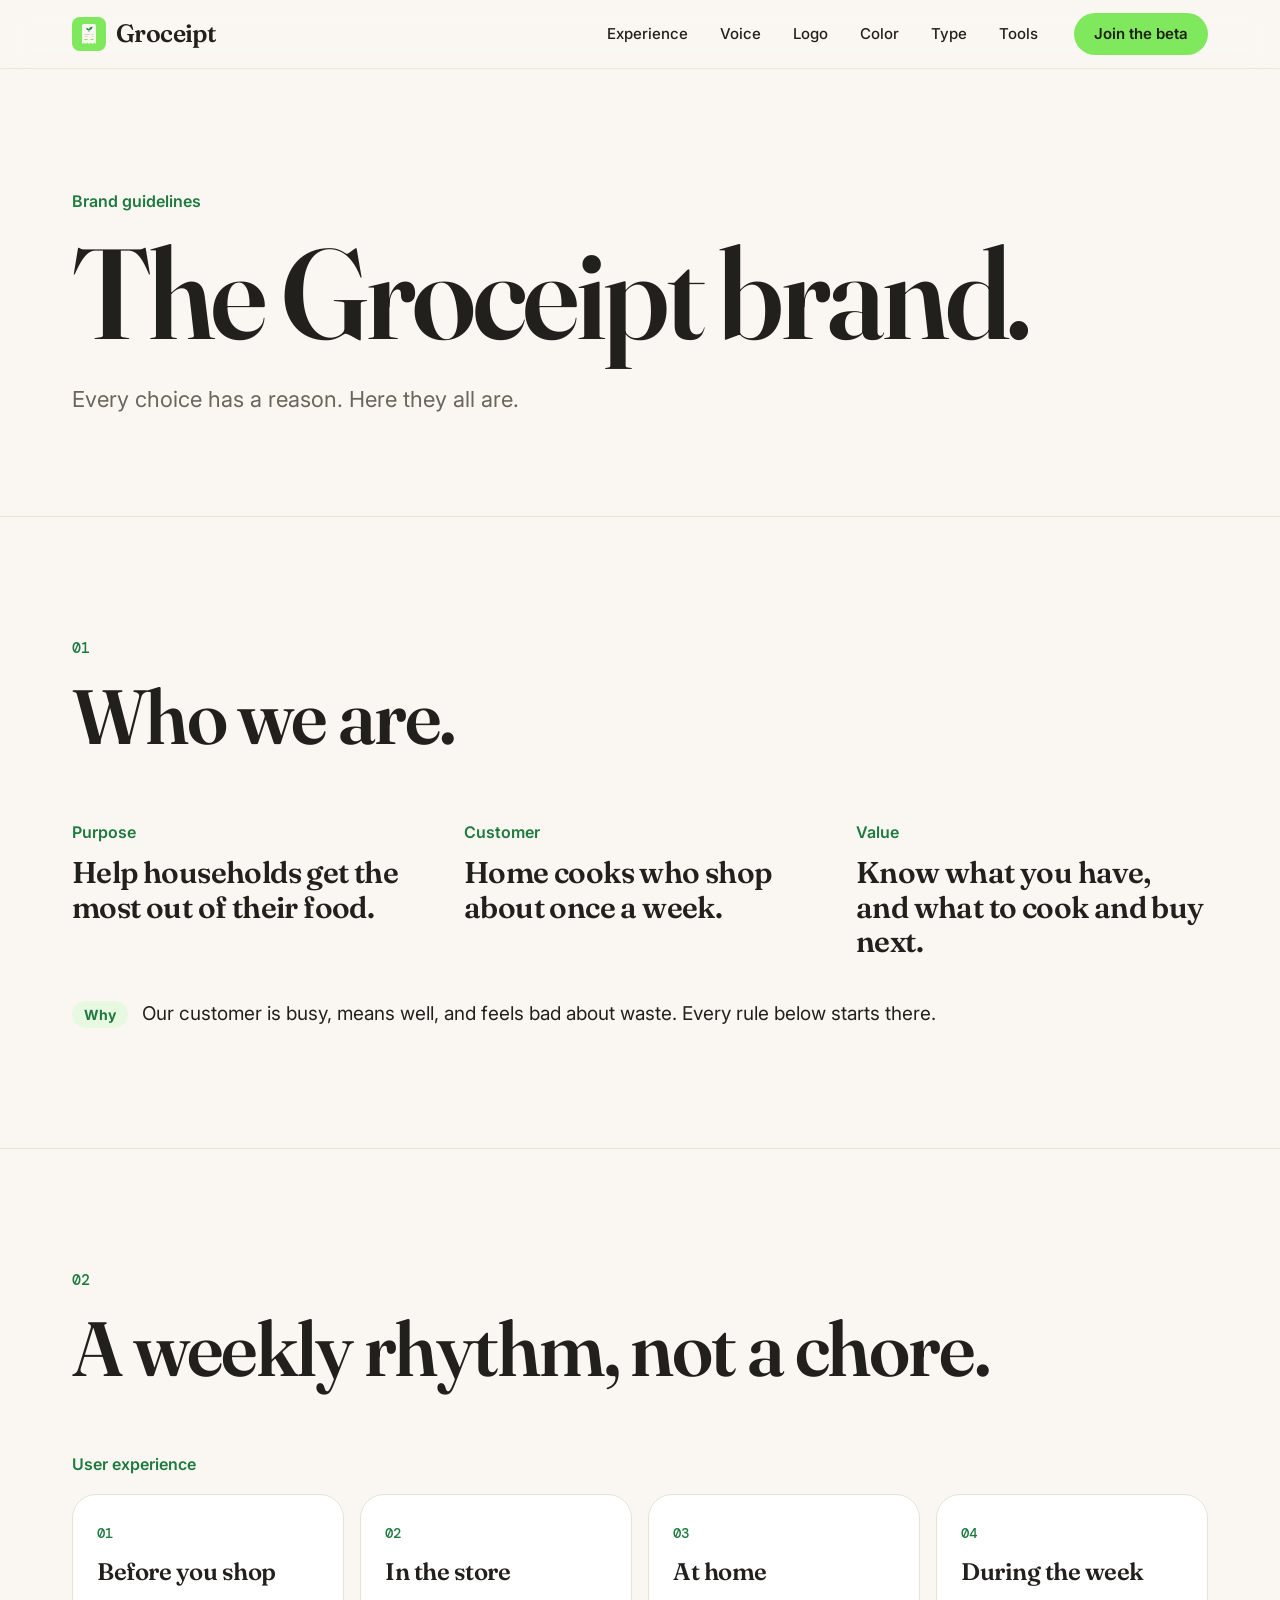
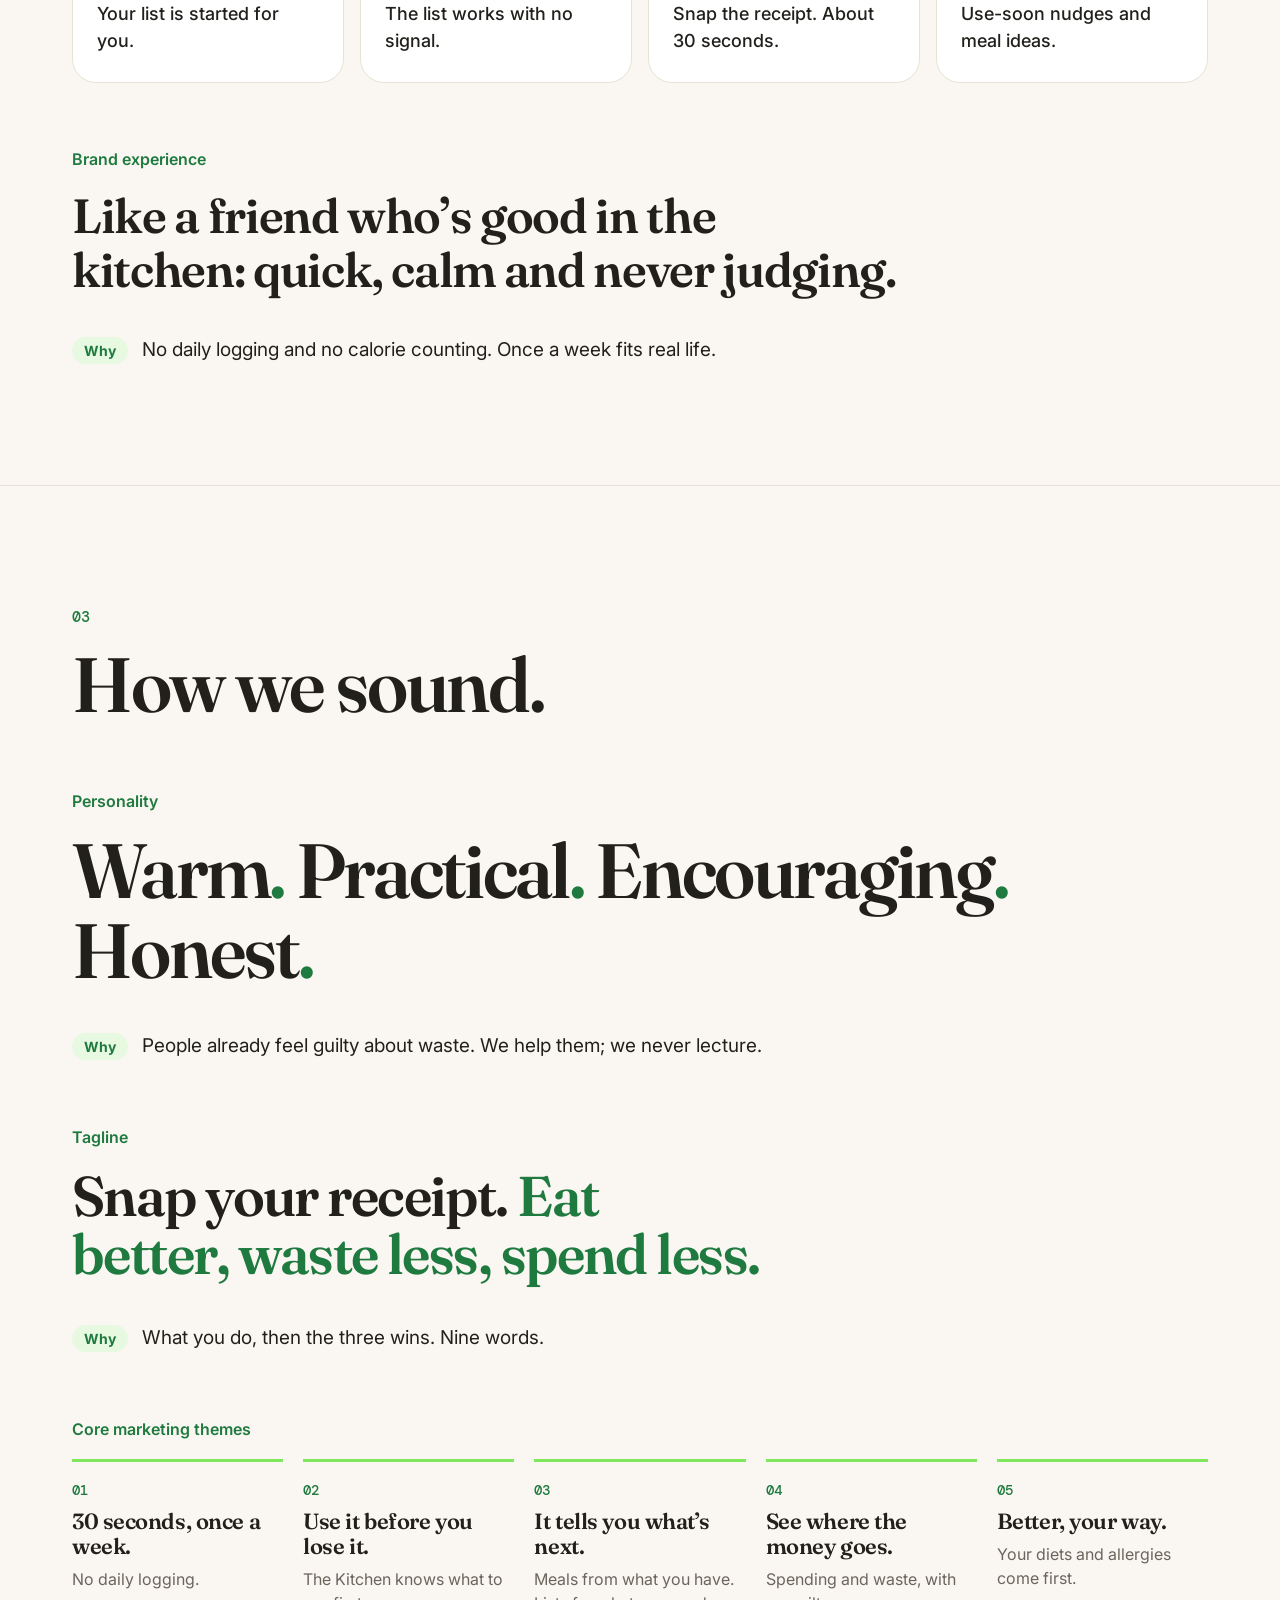
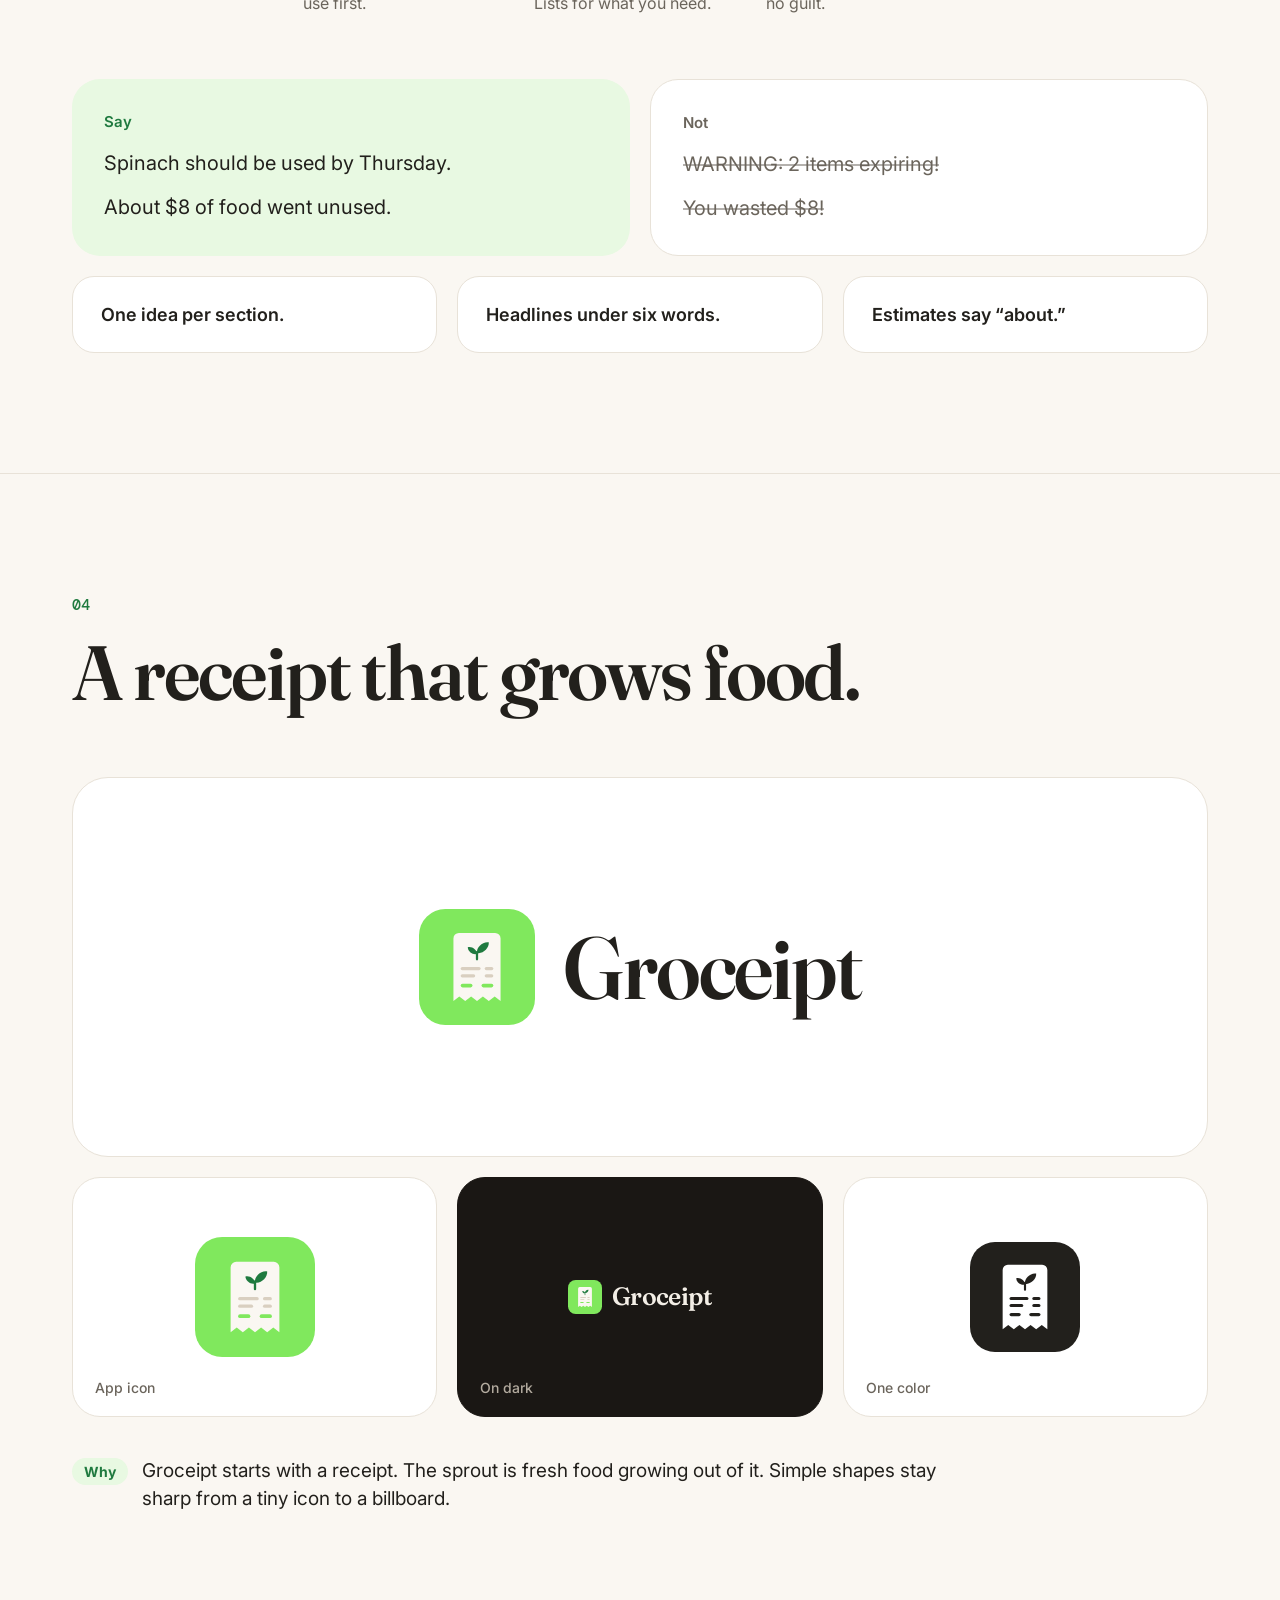
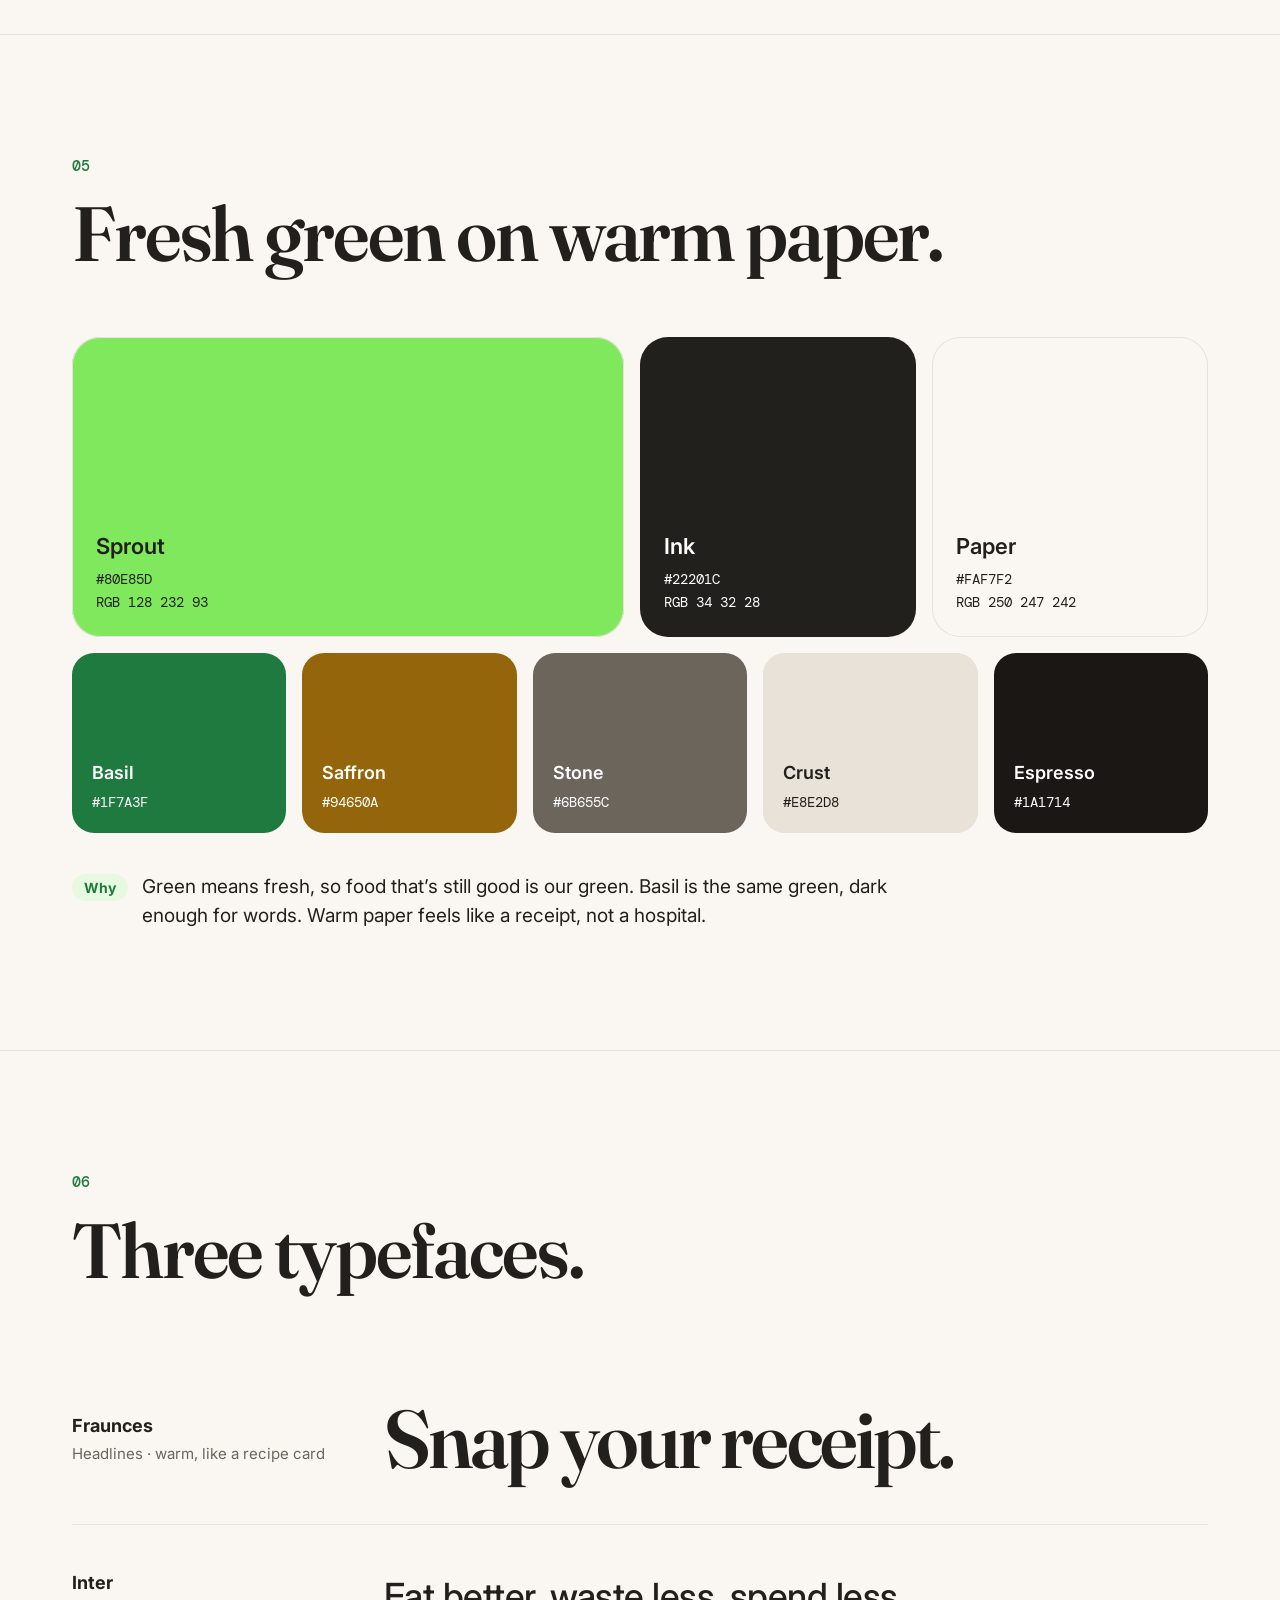
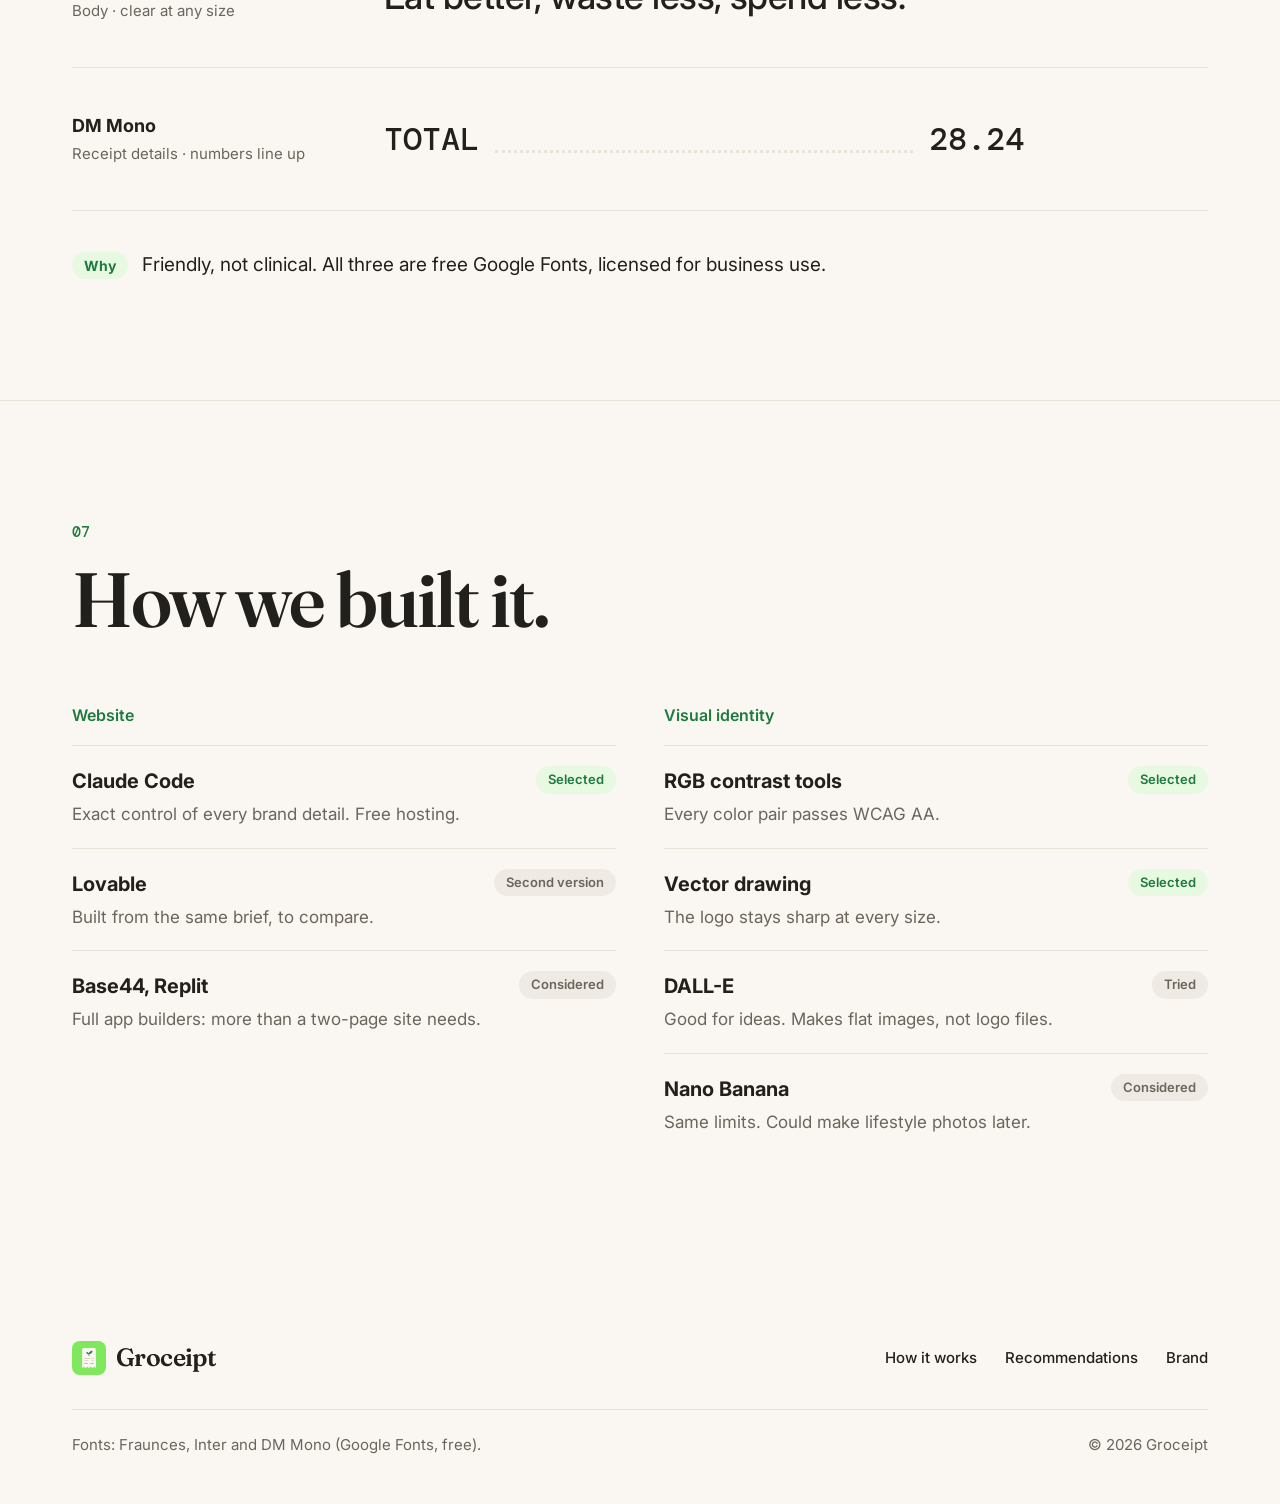
==== commit caf7e935: "Publish the website (groceipt 9b023b7)" ====
--- a/brand.html
+++ b/brand.html
@@ -169,7 +169,7 @@
             <h2 id="color-title" class="display-2">Fresh green on warm paper.</h2>
           </div>
           <div class="swatches core">
-            <div class="swatch light" style="background: #3cb54a"><strong>Sprout</strong><span>#3CB54A</span><span>RGB 60 181 74</span></div>
+            <div class="swatch light" style="background: #80e85d"><strong>Sprout</strong><span>#80E85D</span><span>RGB 128 232 93</span></div>
             <div class="swatch" style="background: #22201c"><strong>Ink</strong><span>#22201C</span><span>RGB 34 32 28</span></div>
             <div class="swatch light" style="background: #faf7f2"><strong>Paper</strong><span>#FAF7F2</span><span>RGB 250 247 242</span></div>
           </div>
--- a/styles.css
+++ b/styles.css
@@ -2,9 +2,9 @@
 
 :root {
   /* Primary: bright Sprout green (fills, buttons, the logo) with Ink text on it. */
-  --sprout: #3cb54a;
-  --sprout-hover: #4dc45b;
-  --sprout-tint: #e4f4e6;
+  --sprout: #80e85d;
+  --sprout-hover: #72dc4f;
+  --sprout-tint: #e8f9e2;
   /* Basil: the same green, deep enough for words and icons ("Fresh", links, labels). */
   --basil: #1f7a3f;
   --ink: #22201c;
@@ -222,6 +222,26 @@
   font-size: 18px;
 }
 
+/* Next to the main button: the same shape, quieter. */
+.btn-ghost {
+  background: transparent;
+  border: 2px solid var(--crust);
+}
+
+.btn-ghost:hover {
+  background: var(--white);
+}
+
+/* On the green closing section. */
+.btn-dark {
+  background: var(--ink);
+  color: var(--cream);
+}
+
+.btn-dark:hover {
+  background: #3a3731;
+}
+
 /* ---------- Hero ---------- */
 
 .hero {
@@ -270,9 +290,16 @@
 
 .actions {
   display: flex;
+  flex-wrap: wrap;
   justify-content: center;
   gap: 12px;
   margin-top: 40px;
+}
+
+.actions-note {
+  margin-top: 16px;
+  color: var(--stone);
+  font-size: 15px;
 }
 
 /* The product shot: receipt, phone, and a confirmation card */
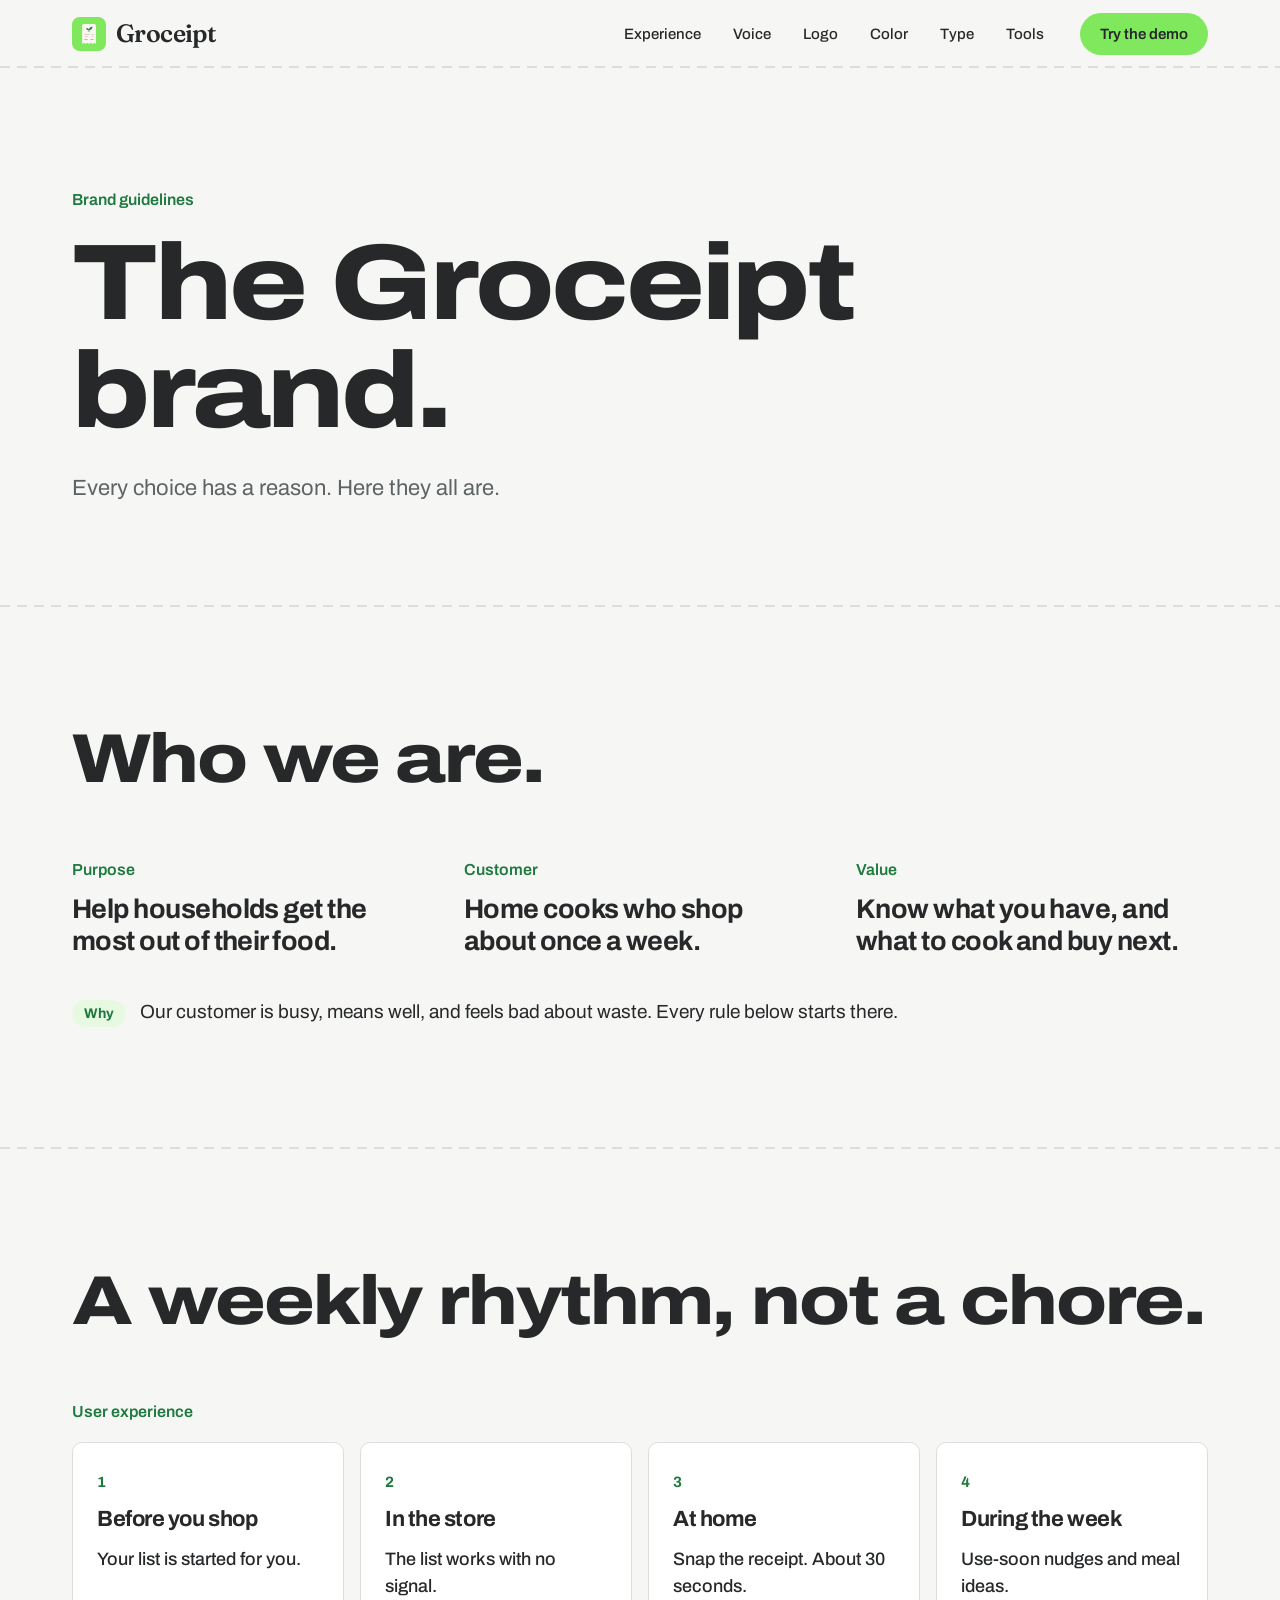
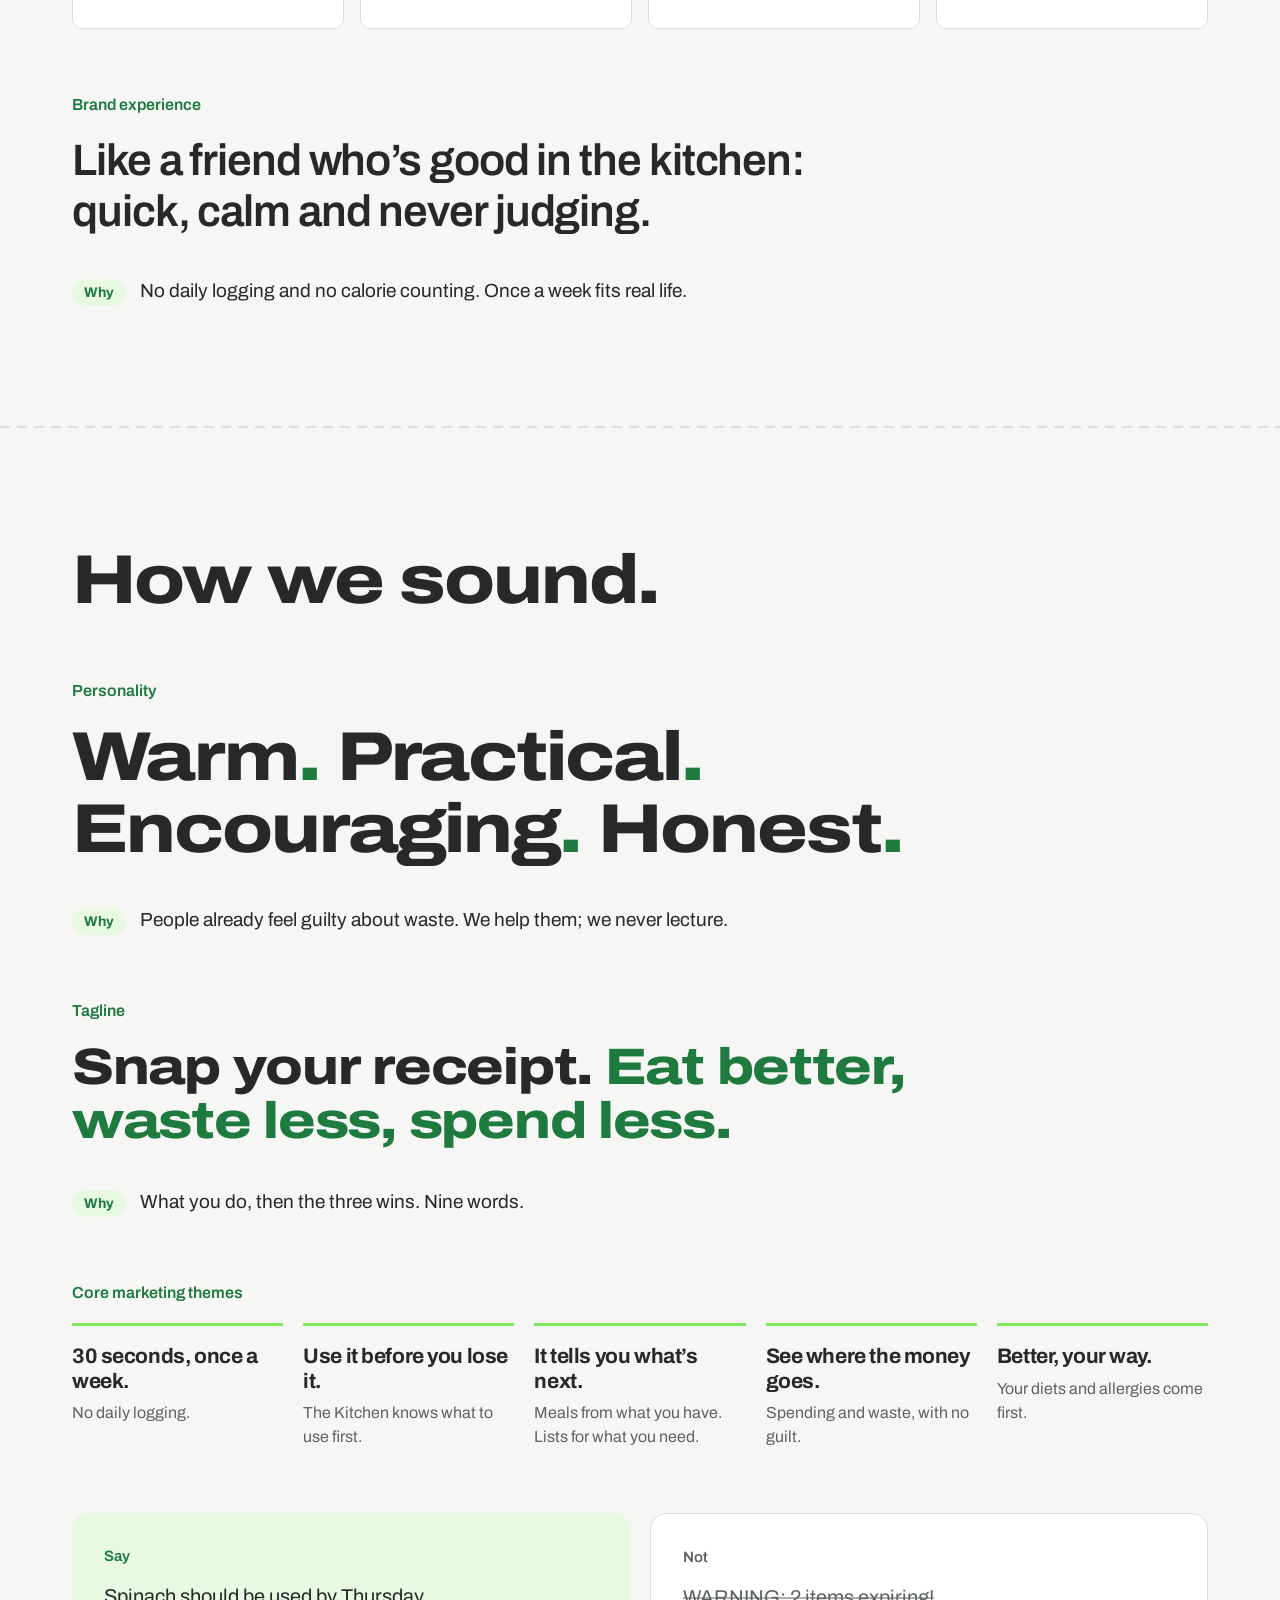
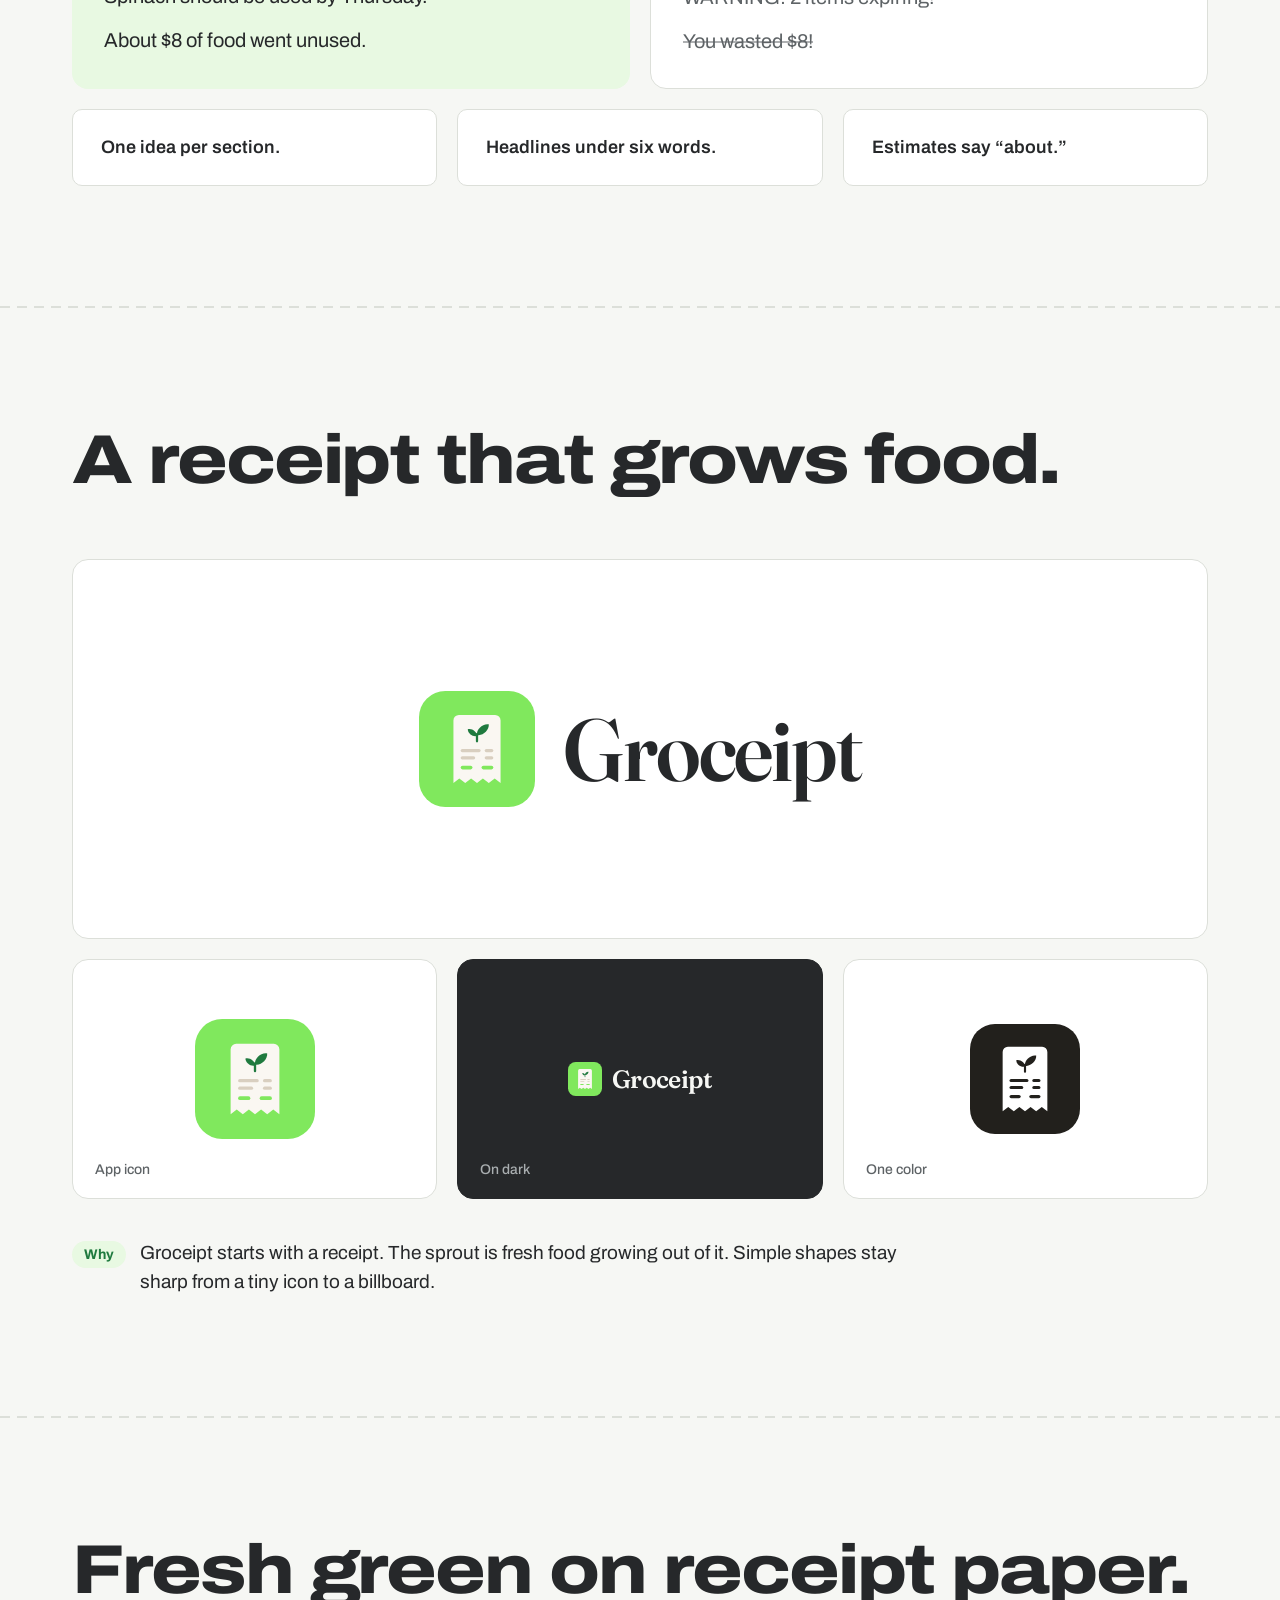
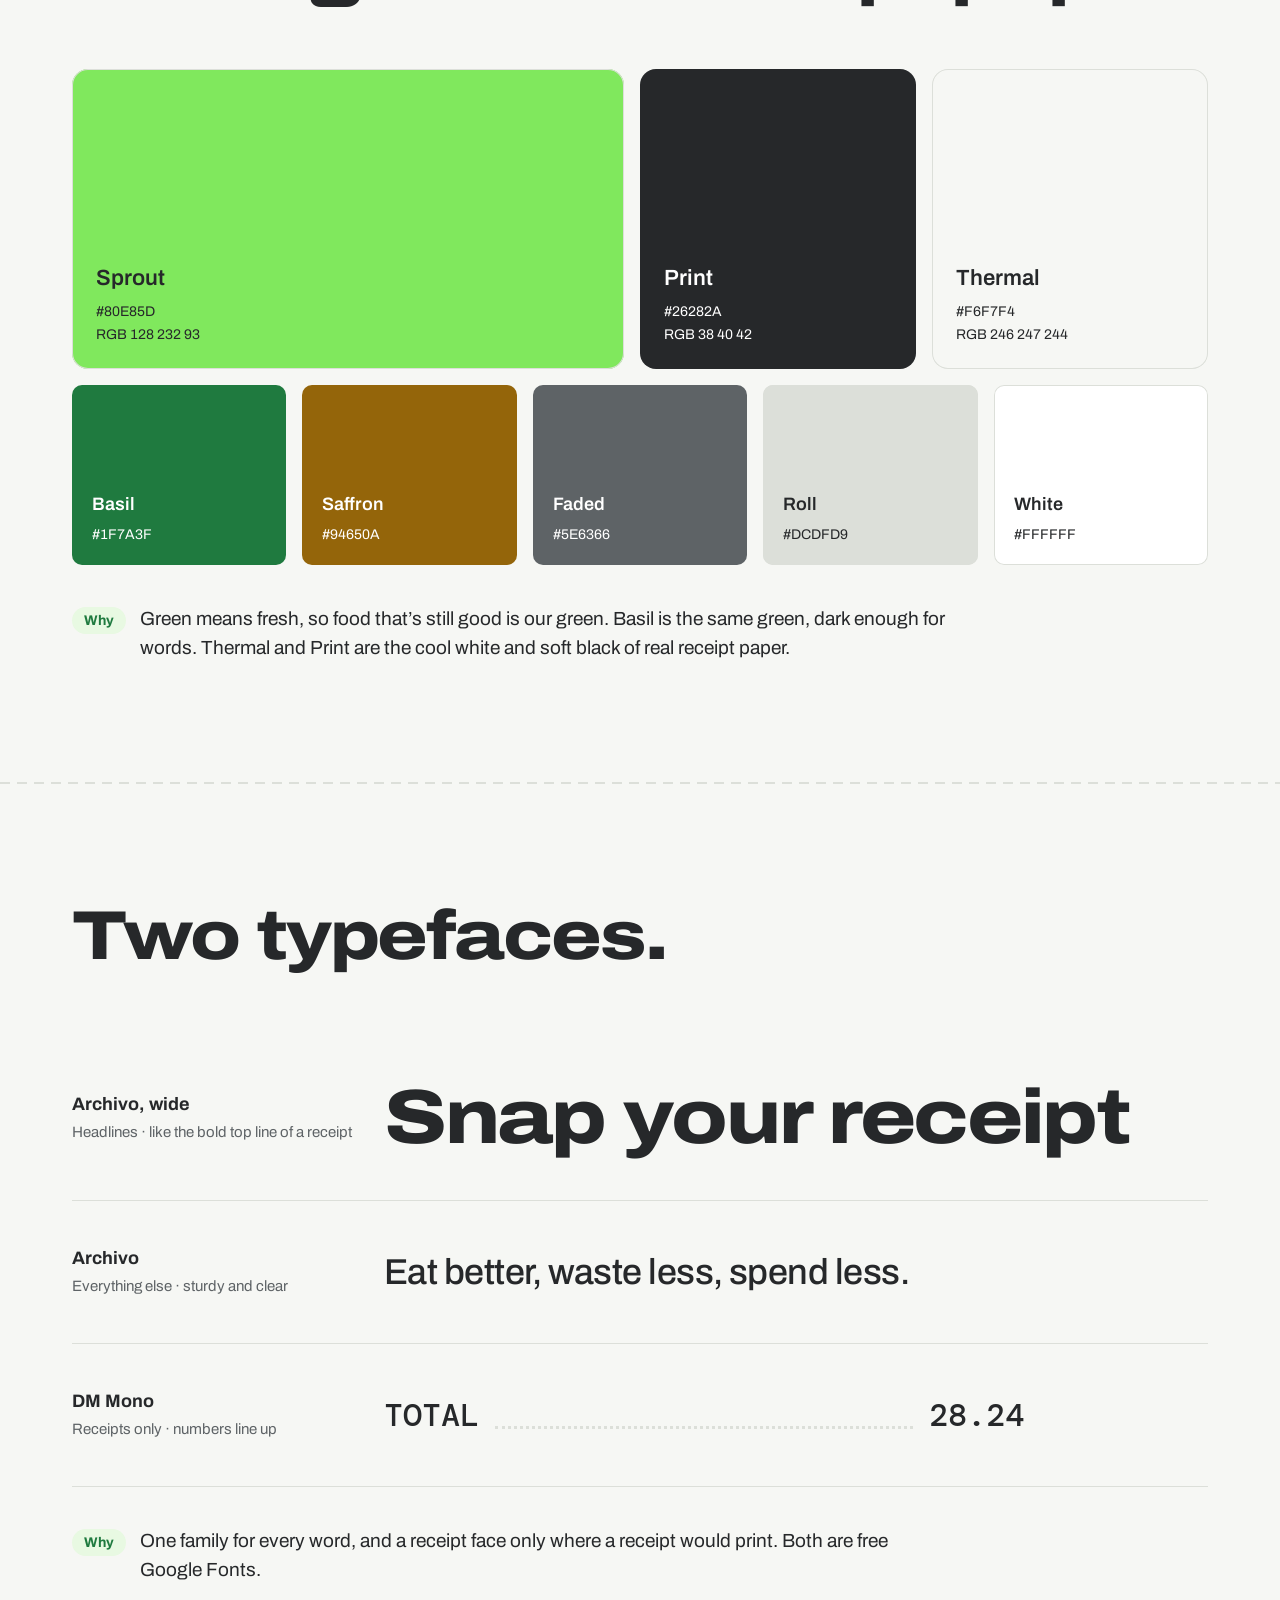
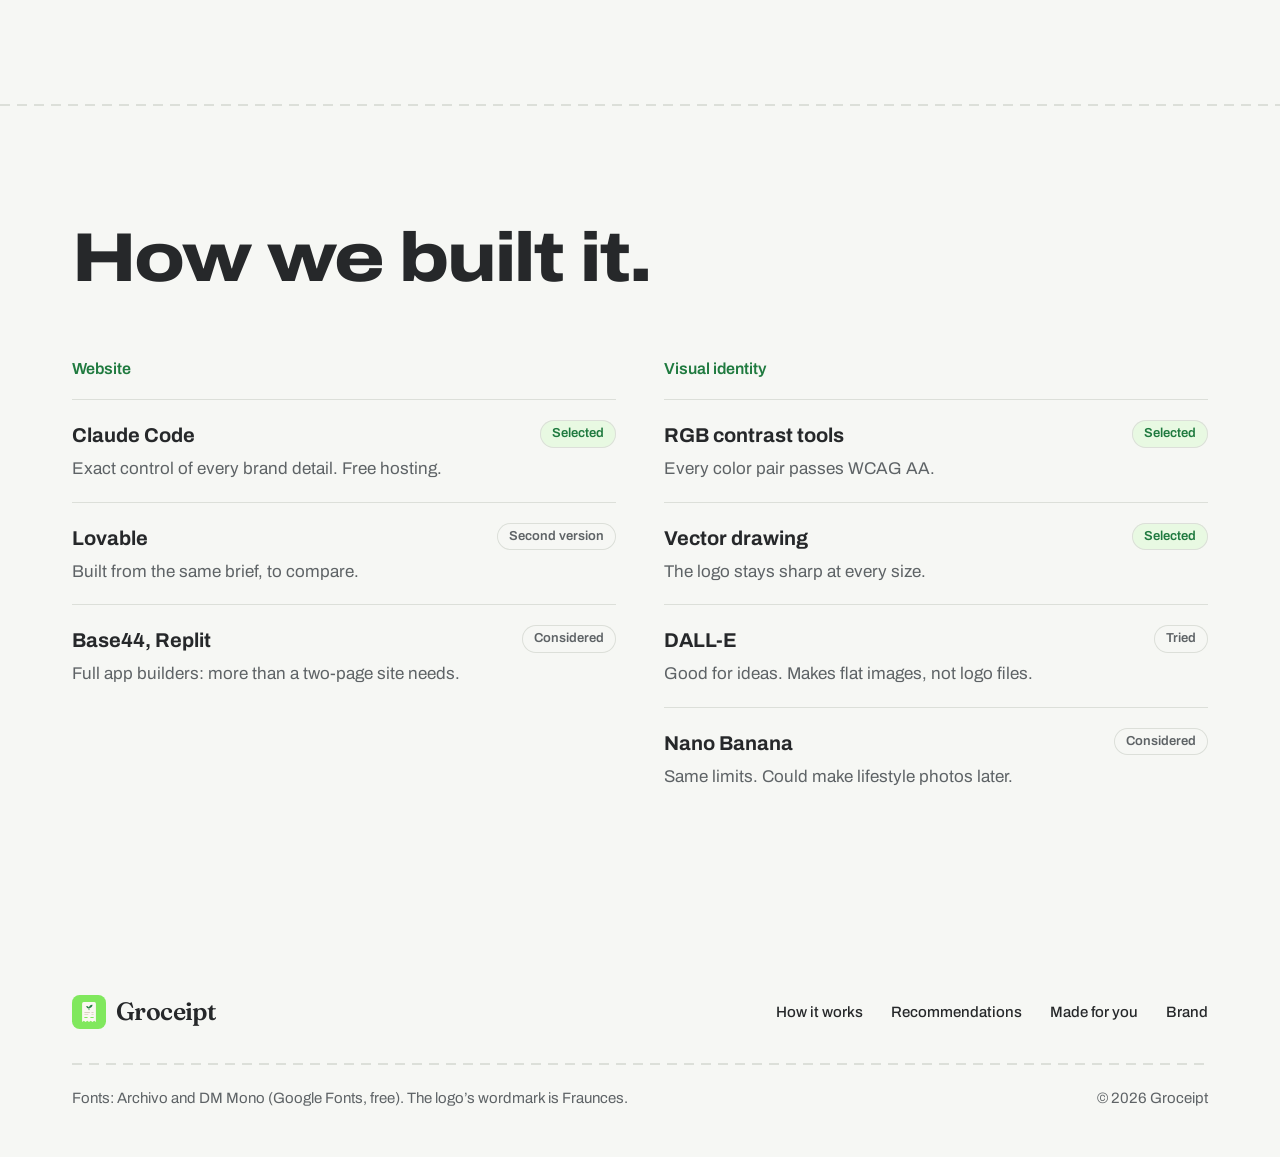
==== commit 10b9f508: "Publish the website (groceipt 9a1e071)" ====
--- a/brand.html
+++ b/brand.html
@@ -5,13 +5,15 @@
     <meta name="viewport" content="width=device-width, initial-scale=1" />
     <title>Groceipt · Brand guidelines</title>
     <meta name="description" content="The Groceipt brand: who it's for, the experience, voice, logo, color, type, and the reason for each." />
-    <meta name="theme-color" content="#FAF7F2" />
+    <meta name="theme-color" content="#F6F7F4" />
     <link rel="icon" href="assets/favicon.svg" type="image/svg+xml" />
     <link rel="preconnect" href="https://fonts.googleapis.com" />
     <link rel="preconnect" href="https://fonts.gstatic.com" crossorigin />
     <link
       rel="stylesheet"
-      href="https://fonts.googleapis.com/css2?family=DM+Mono:wght@400;500&family=Fraunces:opsz,wght@9..144,500..700&family=Inter:wght@400;500;600;700&display=swap" />
+      href="https://fonts.googleapis.com/css2?family=Archivo:wdth,wght@100..125,400..800&family=DM+Mono:wght@400;500&display=swap" />
+    <!-- Fraunces only for the 8 letters of the logo's wordmark. -->
+    <link rel="stylesheet" href="https://fonts.googleapis.com/css2?family=Fraunces:opsz,wght@9..144,600&text=Groceipt&display=swap" />
     <link rel="stylesheet" href="styles.css" />
   </head>
   <body>
@@ -31,7 +33,7 @@
           <a href="#type">Type</a>
           <a href="#tools">Tools</a>
         </nav>
-        <a class="btn" href="index.html#beta">Join the beta</a>
+        <a class="btn" href="https://groceipt.expo.app" target="_blank" rel="noopener">Try the demo</a>
       </div>
     </header>
 
@@ -44,11 +46,10 @@
         </div>
       </section>
 
-      <!-- 01 Who we are -->
+      <!-- Who we are -->
       <section class="b-section" aria-labelledby="who-title">
         <div class="wrap">
           <div class="b-head">
-            <span class="b-num">01</span>
             <h2 id="who-title" class="display-2">Who we are.</h2>
           </div>
           <div class="essence">
@@ -69,11 +70,10 @@
         </div>
       </section>
 
-      <!-- 02 The experience -->
+      <!-- The experience -->
       <section id="experience" class="b-section" aria-labelledby="experience-title">
         <div class="wrap">
           <div class="b-head">
-            <span class="b-num">02</span>
             <h2 id="experience-title" class="display-2">A weekly rhythm, not a chore.</h2>
           </div>
           <p class="eyebrow">User experience</p>
@@ -89,11 +89,10 @@
         </div>
       </section>
 
-      <!-- 03 Voice and messaging -->
+      <!-- Voice and messaging -->
       <section id="voice" class="b-section" aria-labelledby="voice-title">
         <div class="wrap">
           <div class="b-head">
-            <span class="b-num">03</span>
             <h2 id="voice-title" class="display-2">How we sound.</h2>
           </div>
           <p class="eyebrow">Personality</p>
@@ -133,11 +132,10 @@
         </div>
       </section>
 
-      <!-- 04 Logo -->
+      <!-- Logo -->
       <section id="logo" class="b-section" aria-labelledby="logo-title">
         <div class="wrap">
           <div class="b-head">
-            <span class="b-num">04</span>
             <h2 id="logo-title" class="display-2">A receipt that grows food.</h2>
           </div>
           <div class="logo-hero">
@@ -161,57 +159,54 @@
         </div>
       </section>
 
-      <!-- 05 Color -->
+      <!-- Color -->
       <section id="color" class="b-section" aria-labelledby="color-title">
         <div class="wrap">
           <div class="b-head">
-            <span class="b-num">05</span>
-            <h2 id="color-title" class="display-2">Fresh green on warm paper.</h2>
+            <h2 id="color-title" class="display-2">Fresh green on receipt paper.</h2>
           </div>
           <div class="swatches core">
             <div class="swatch light" style="background: #80e85d"><strong>Sprout</strong><span>#80E85D</span><span>RGB 128 232 93</span></div>
-            <div class="swatch" style="background: #22201c"><strong>Ink</strong><span>#22201C</span><span>RGB 34 32 28</span></div>
-            <div class="swatch light" style="background: #faf7f2"><strong>Paper</strong><span>#FAF7F2</span><span>RGB 250 247 242</span></div>
+            <div class="swatch" style="background: #26282a"><strong>Print</strong><span>#26282A</span><span>RGB 38 40 42</span></div>
+            <div class="swatch light" style="background: #f6f7f4"><strong>Thermal</strong><span>#F6F7F4</span><span>RGB 246 247 244</span></div>
           </div>
           <div class="swatches support">
             <div class="swatch" style="background: #1f7a3f"><strong>Basil</strong><span>#1F7A3F</span></div>
             <div class="swatch" style="background: #94650a"><strong>Saffron</strong><span>#94650A</span></div>
-            <div class="swatch" style="background: #6b655c"><strong>Stone</strong><span>#6B655C</span></div>
-            <div class="swatch light" style="background: #e8e2d8"><strong>Crust</strong><span>#E8E2D8</span></div>
-            <div class="swatch" style="background: #1a1714"><strong>Espresso</strong><span>#1A1714</span></div>
-          </div>
-          <p class="why"><span>Why</span>Green means fresh, so food that’s still good is our green. Basil is the same green, dark enough for words. Warm paper feels like a receipt, not a hospital.</p>
-        </div>
-      </section>
-
-      <!-- 06 Type -->
+            <div class="swatch" style="background: #5e6366"><strong>Faded</strong><span>#5E6366</span></div>
+            <div class="swatch light" style="background: #dcdfd9"><strong>Roll</strong><span>#DCDFD9</span></div>
+            <div class="swatch light" style="background: #ffffff"><strong>White</strong><span>#FFFFFF</span></div>
+          </div>
+          <p class="why"><span>Why</span>Green means fresh, so food that’s still good is our green. Basil is the same green, dark enough for words. Thermal and Print are the cool white and soft black of real receipt paper.</p>
+        </div>
+      </section>
+
+      <!-- Type -->
       <section id="type" class="b-section" aria-labelledby="type-title">
         <div class="wrap">
           <div class="b-head">
-            <span class="b-num">06</span>
-            <h2 id="type-title" class="display-2">Three typefaces.</h2>
+            <h2 id="type-title" class="display-2">Two typefaces.</h2>
           </div>
           <div class="type-row">
-            <div class="type-meta"><strong>Fraunces</strong><span>Headlines · warm, like a recipe card</span></div>
-            <p class="spec-serif">Snap your receipt.</p>
+            <div class="type-meta"><strong>Archivo, wide</strong><span>Headlines · like the bold top line of a receipt</span></div>
+            <p class="spec-head">Snap your receipt</p>
           </div>
           <div class="type-row">
-            <div class="type-meta"><strong>Inter</strong><span>Body · clear at any size</span></div>
+            <div class="type-meta"><strong>Archivo</strong><span>Everything else · sturdy and clear</span></div>
             <p class="spec-sans">Eat better, waste less, spend less.</p>
           </div>
           <div class="type-row">
-            <div class="type-meta"><strong>DM Mono</strong><span>Receipt details · numbers line up</span></div>
+            <div class="type-meta"><strong>DM Mono</strong><span>Receipts only · numbers line up</span></div>
             <p class="spec-mono"><span>TOTAL</span><span class="dots" aria-hidden="true"></span><span>28.24</span></p>
           </div>
-          <p class="why"><span>Why</span>Friendly, not clinical. All three are free Google Fonts, licensed for business use.</p>
-        </div>
-      </section>
-
-      <!-- 07 Tools -->
+          <p class="why"><span>Why</span>One family for every word, and a receipt face only where a receipt would print. Both are free Google Fonts.</p>
+        </div>
+      </section>
+
+      <!-- Tools -->
       <section id="tools" class="b-section" aria-labelledby="tools-title">
         <div class="wrap">
           <div class="b-head">
-            <span class="b-num">07</span>
             <h2 id="tools-title" class="display-2">How we built it.</h2>
           </div>
           <div class="tools">
@@ -247,11 +242,12 @@
           <nav class="footer-links" aria-label="Footer">
             <a href="index.html#how">How it works</a>
             <a href="index.html#ideas">Recommendations</a>
+            <a href="index.html#yours">Made for you</a>
             <a href="brand.html">Brand</a>
           </nav>
         </div>
         <div class="fine">
-          <span>Fonts: Fraunces, Inter and DM Mono (Google Fonts, free).</span>
+          <span>Fonts: Archivo and DM Mono (Google Fonts, free). The logo’s wordmark is Fraunces.</span>
           <span>© 2026 Groceipt</span>
         </div>
       </div>
--- a/styles.css
+++ b/styles.css
@@ -1,28 +1,35 @@
-/* Groceipt website (beta). Colors, fonts and shapes follow brand/brand-standards.md. */
+/* Groceipt website (beta). "Register tape": the page is printed on the same paper as the receipt.
+   The rules for every color, font, corner and rule are in DESIGN.md. */
 
 :root {
-  /* Primary: bright Sprout green (fills, buttons, the logo) with Ink text on it. */
+  /* The paper and its print. */
+  --thermal: #f6f7f4; /* the page: the cool white of receipt paper */
+  --print: #26282a; /* headlines and body text */
+  --faded: #5e6366; /* secondary text, like print that has faded */
+  --roll: #dcdfd9; /* rules and hairlines, never text */
+  --white: #ffffff; /* receipts and cards */
+
+  /* Sprout: buttons, the CTA and the highlighter. Never words on a light background. */
   --sprout: #80e85d;
   --sprout-hover: #72dc4f;
   --sprout-tint: #e8f9e2;
-  /* Basil: the same green, deep enough for words and icons ("Fresh", links, labels). */
+  /* Basil: the same green, deep enough for words and icons ("Fresh", links, totals). */
   --basil: #1f7a3f;
-  --ink: #22201c;
-  --paper: #faf7f2;
-  --white: #ffffff;
+  /* Saffron: "Use soon", as in the app. */
   --saffron: #94650a;
   --saffron-deep: #7a5308;
   --saffron-tint: #f6e7c4;
-  --stone: #6b655c;
-  --stone-tint: #efebe4;
-  --crust: #e8e2d8;
-  --espresso: #1a1714;
-  --cream: #f3eee6;
-  --cream-muted: #b3ab9f;
-
-  --serif: 'Fraunces', Georgia, 'Times New Roman', serif;
-  --sans: 'Inter', system-ui, -apple-system, 'Segoe UI', sans-serif;
+
+  /* One family for every word, wide for headlines like a receipt's double-width top line. */
+  --sans: 'Archivo', system-ui, -apple-system, 'Segoe UI', sans-serif;
+  --wide: 118%;
+  /* Only for what a receipt printer would print. */
   --mono: 'DM Mono', ui-monospace, 'SF Mono', Menlo, monospace;
+  /* The word "Groceipt" in the logo. Loaded for those 8 letters only. */
+  --wordmark: 'Fraunces', Georgia, serif;
+
+  /* A receipt's row of dashes: dashed rules divide sections. */
+  --dash: repeating-linear-gradient(90deg, var(--roll) 0 10px, transparent 10px 17px);
 
   --width: 1200px;
   --tooth: 22px;
@@ -47,8 +54,8 @@
 
 body {
   margin: 0;
-  background: var(--paper);
-  color: var(--ink);
+  background: var(--thermal);
+  color: var(--print);
   font-family: var(--sans);
   font-size: 18px;
   line-height: 1.5;
@@ -67,7 +74,7 @@
 }
 
 :focus-visible {
-  outline: 3px solid var(--ink);
+  outline: 3px solid var(--print);
   outline-offset: 3px;
   border-radius: 8px;
 }
@@ -101,23 +108,28 @@
 
 /* ---------- Type ---------- */
 
+/* Headlines: Archivo, wide and heavy. */
 .display,
+.display-2,
+.headline {
+  font-stretch: var(--wide);
+  font-weight: 800;
+  letter-spacing: -0.03em;
+  line-height: 1;
+  text-wrap: balance;
+}
+
+.display {
+  font-size: clamp(52px, 8.4vw, 116px);
+}
+
 .display-2 {
-  font-family: var(--serif);
-  font-weight: 600;
-  font-optical-sizing: auto;
-  letter-spacing: -0.028em;
-  line-height: 0.98;
-  text-wrap: balance;
-}
-
-.display {
-  font-size: clamp(56px, 10vw, 136px);
-}
-
-.display-2 {
-  font-size: clamp(40px, 6vw, 80px);
-  line-height: 1.02;
+  font-size: clamp(38px, 5.4vw, 72px);
+}
+
+.headline {
+  font-size: clamp(34px, 4.2vw, 58px);
+  line-height: 1.04;
 }
 
 .eyebrow {
@@ -130,14 +142,14 @@
 .lead {
   font-size: 22px;
   line-height: 1.45;
-  color: var(--stone);
+  color: var(--faded);
   margin-top: 24px;
   max-width: 22em;
   text-wrap: pretty;
 }
 
 .muted {
-  color: var(--stone);
+  color: var(--faded);
 }
 
 /* ---------- The signature shape: a receipt's torn bottom edge ---------- */
@@ -154,10 +166,7 @@
   position: sticky;
   top: 0;
   z-index: 10;
-  background: rgba(250, 247, 242, 0.88);
-  backdrop-filter: saturate(1.4) blur(14px);
-  -webkit-backdrop-filter: saturate(1.4) blur(14px);
-  border-bottom: 1px solid rgba(232, 226, 216, 0.8);
+  background: var(--dash) left bottom / 100% 2px no-repeat, var(--thermal);
 }
 
 .bar {
@@ -171,7 +180,7 @@
   display: inline-flex;
   align-items: center;
   gap: 10px;
-  font-family: var(--serif);
+  font-family: var(--wordmark);
   font-weight: 600;
   font-size: 25px;
   letter-spacing: -0.025em;
@@ -205,7 +214,7 @@
   padding: 0 20px;
   border-radius: 999px;
   background: var(--sprout);
-  color: var(--ink);
+  color: var(--print);
   font-weight: 600;
   font-size: 15px;
   white-space: nowrap;
@@ -225,7 +234,7 @@
 /* Next to the main button: the same shape, quieter. */
 .btn-ghost {
   background: transparent;
-  border: 2px solid var(--crust);
+  border: 2px solid var(--roll);
 }
 
 .btn-ghost:hover {
@@ -234,91 +243,81 @@
 
 /* On the green closing section. */
 .btn-dark {
-  background: var(--ink);
-  color: var(--cream);
+  background: var(--print);
+  color: var(--thermal);
 }
 
 .btn-dark:hover {
-  background: #3a3731;
+  background: #3d4043;
 }
 
 /* ---------- Hero ---------- */
 
 .hero {
-  padding-top: 88px;
-  text-align: center;
+  padding: 72px 0 40px;
   overflow: hidden;
 }
 
-.badge {
-  display: inline-flex;
+.hero-grid {
+  display: grid;
+  grid-template-columns: minmax(0, 1fr) minmax(0, 1fr);
   align-items: center;
-  gap: 10px;
-  padding: 8px 16px;
-  border-radius: 999px;
-  background: var(--white);
-  border: 1px solid var(--crust);
-  font-weight: 600;
-  font-size: 14px;
-}
-
-.badge .dot {
-  width: 8px;
-  height: 8px;
-  border-radius: 50%;
-  background: var(--sprout);
+  gap: 40px;
 }
 
 .hero .display {
-  margin-top: 28px;
+  font-size: clamp(52px, 6.6vw, 96px);
 }
 
 .hero-sub {
-  margin-top: 18px;
-  font-family: var(--serif);
-  font-weight: 500;
-  font-size: clamp(26px, 3.4vw, 44px);
-  letter-spacing: -0.02em;
+  margin-top: 22px;
+  font-weight: 600;
+  font-size: clamp(22px, 2.2vw, 28px);
+  letter-spacing: -0.015em;
   color: var(--basil);
   text-wrap: balance;
 }
 
-/* Lines break between the short sentences, never inside one. */
-.hero-sub span {
-  white-space: nowrap;
+.hero-lead {
+  max-width: 30em;
+  margin-top: 24px;
+  font-size: 19px;
+  color: var(--faded);
+  text-wrap: pretty;
 }
 
 .actions {
   display: flex;
   flex-wrap: wrap;
-  justify-content: center;
-  gap: 12px;
-  margin-top: 40px;
+  align-items: center;
+  gap: 14px 28px;
+  margin-top: 36px;
+}
+
+/* A plain link next to the main button. */
+.text-link {
+  font-weight: 600;
+  text-decoration: underline;
+  text-decoration-color: var(--sprout);
+  text-decoration-thickness: 3px;
+  text-underline-offset: 6px;
+}
+
+.text-link:hover {
+  color: var(--basil);
 }
 
 .actions-note {
-  margin-top: 16px;
-  color: var(--stone);
+  max-width: 30em;
+  margin-top: 20px;
+  color: var(--faded);
   font-size: 15px;
 }
 
 /* The product shot: receipt, phone, and a confirmation card */
 .stage {
   position: relative;
-  max-width: 1040px;
   height: 720px;
-  margin: 72px auto 0;
-}
-
-.stage-disc {
-  position: absolute;
-  left: 50%;
-  top: 90px;
-  width: 640px;
-  height: 640px;
-  margin-left: -320px;
-  border-radius: 50%;
-  background: var(--sprout-tint);
 }
 
 .phone {
@@ -329,17 +328,24 @@
   margin-left: -155px;
   padding: 10px;
   border-radius: 50px;
-  background: var(--ink);
-  box-shadow: 0 40px 80px rgba(34, 32, 28, 0.25);
+  background: var(--print);
+  box-shadow: 0 40px 80px rgba(38, 40, 42, 0.25);
   text-align: left;
 }
 
+/* The phone shows the app, so it uses the app's own colors (src/constants/theme.ts) and the phone's font. */
 .screen {
+  --print: #22201c;
+  --faded: #6b655c;
+  --roll: #e8e2d8;
+  --thermal: #faf7f2;
   position: relative;
   height: 640px;
   border-radius: 40px;
-  background: var(--paper);
+  background: var(--thermal);
+  color: var(--print);
   overflow: hidden;
+  font-family: -apple-system, BlinkMacSystemFont, system-ui, 'Segoe UI', sans-serif;
   font-size: 13px;
   line-height: 1.35;
 }
@@ -352,7 +358,7 @@
   height: 28px;
   margin-left: -48px;
   border-radius: 20px;
-  background: var(--ink);
+  background: var(--print);
 }
 
 .screen .statusbar {
@@ -398,12 +404,12 @@
   font-weight: 600;
   letter-spacing: 0.06em;
   text-transform: uppercase;
-  color: var(--stone);
+  color: var(--faded);
 }
 
 .screen .p-card {
   background: var(--white);
-  border: 1px solid var(--crust);
+  border: 1px solid var(--roll);
   border-radius: 12px;
 }
 
@@ -415,7 +421,7 @@
 }
 
 .screen .food + .food {
-  border-top: 1px solid var(--crust);
+  border-top: 1px solid var(--roll);
 }
 
 .screen .name {
@@ -424,7 +430,7 @@
 }
 
 .screen .left {
-  color: var(--stone);
+  color: var(--faded);
 }
 
 .status {
@@ -459,10 +465,10 @@
   justify-content: space-around;
   padding: 8px 0 24px;
   background: rgba(255, 255, 255, 0.96);
-  border-top: 1px solid var(--crust);
+  border-top: 1px solid var(--roll);
   font-size: 10px;
   font-weight: 600;
-  color: var(--stone);
+  color: var(--faded);
 }
 
 .screen .tab {
@@ -478,12 +484,12 @@
 
 /* A paper receipt */
 .receipt-wrap {
-  filter: drop-shadow(0 0 0.6px rgba(34, 32, 28, 0.4)) drop-shadow(0 24px 40px rgba(34, 32, 28, 0.16));
+  filter: drop-shadow(0 0 0.6px rgba(38, 40, 42, 0.4)) drop-shadow(0 24px 40px rgba(38, 40, 42, 0.16));
 }
 
 .receipt {
   background: var(--white);
-  border-radius: 10px 10px 0 0;
+  border-radius: 2px 2px 0 0;
   padding: 26px 24px calc(var(--tooth) + 18px);
   font-family: var(--mono);
   font-size: 13.5px;
@@ -499,7 +505,7 @@
 
 .receipt .meta {
   text-align: center;
-  color: var(--stone);
+  color: var(--faded);
   font-size: 11.5px;
   margin-bottom: 12px;
 }
@@ -513,12 +519,12 @@
 
 .receipt .dots {
   flex: 1;
-  border-bottom: 2px dotted var(--crust);
+  border-bottom: 2px dotted var(--roll);
   transform: translateY(-4px);
 }
 
 .receipt .rule {
-  border-top: 2px dashed var(--crust);
+  border-top: 2px dashed var(--roll);
   margin: 10px 0;
 }
 
@@ -527,25 +533,38 @@
   color: var(--basil);
 }
 
+/* A highlighter run over the line that matters. One per receipt, never on a headline. */
+.receipt .hl {
+  margin: 0 -6px;
+  padding: 0 6px;
+  border-radius: 2px;
+  background: var(--sprout);
+}
+
+.receipt .hl .dots {
+  border-color: rgba(38, 40, 42, 0.25);
+}
+
 .stage-receipt {
   position: absolute;
-  left: 40px;
+  left: -30px;
   top: 150px;
-  width: 260px;
+  width: 250px;
   transform: rotate(-8deg);
 }
 
 .stage-card {
   position: absolute;
-  right: 30px;
-  top: 300px;
+  right: -30px;
+  top: 430px;
   display: flex;
   align-items: center;
   gap: 14px;
   padding: 18px 22px 18px 18px;
-  border-radius: 20px;
+  border-radius: 10px;
   background: var(--white);
-  box-shadow: 0 0 0 1px rgba(34, 32, 28, 0.06), 0 24px 48px rgba(34, 32, 28, 0.16);
+  /* It sits on top of the phone, so like the receipt and the phone it casts a shadow. */
+  box-shadow: 0 0 0 1px rgba(38, 40, 42, 0.08), 0 20px 40px rgba(38, 40, 42, 0.16);
   text-align: left;
   font-size: 15px;
   line-height: 1.35;
@@ -562,7 +581,7 @@
   place-items: center;
   width: 48px;
   height: 48px;
-  border-radius: 14px;
+  border-radius: 10px;
 }
 
 .kicker {
@@ -578,93 +597,281 @@
   padding: 150px 0;
 }
 
-.center-head {
+/* Card titles: normal width, so only section titles are wide. */
+.flow-text h3,
+.grow-stop h3,
+.idea-card h3 {
+  font-weight: 700;
+  line-height: 1.12;
+  letter-spacing: -0.02em;
+  text-wrap: balance;
+}
+
+.split-head {
+  display: grid;
+  grid-template-columns: minmax(0, 1.1fr) minmax(0, 1fr);
+  align-items: end;
+  gap: 24px 72px;
+}
+
+.split-head .lead {
+  max-width: none;
+  margin-top: 0;
+  font-size: 20px;
+}
+
+/* How it works: the receipt on the left, a green line to a rail, a branch to each card. */
+.flow {
+  --line: 3px;
+  --gap: 14px;
+  display: grid;
+  grid-template-columns: 320px 1fr;
+  align-items: center;
+  max-width: 1120px;
+  margin: 88px auto 0;
+}
+
+.flow-source {
+  position: relative;
+  margin-right: 56px;
+}
+
+.flow-source::after {
+  content: '';
+  position: absolute;
+  top: 50%;
+  left: 100%;
+  width: 56px;
+  border-top: var(--line) solid var(--sprout);
+}
+
+.flow-list {
+  list-style: none;
+  margin: 0;
+  padding: 0 0 0 40px;
+  display: flex;
+  flex-direction: column;
+  gap: var(--gap);
+}
+
+.flow-item {
+  position: relative;
+  display: grid;
+  grid-template-columns: minmax(0, 1fr) auto;
+  align-items: center;
+  gap: 18px;
+  padding: 20px 24px;
+  border-radius: 10px;
+  background: var(--white);
+  border: 1px solid var(--roll);
+}
+
+/* The branch from the rail to the card. */
+.flow-item::before {
+  content: '';
+  position: absolute;
+  top: 50%;
+  right: 100%;
+  width: 40px;
+  border-top: var(--line) solid var(--sprout);
+}
+
+/* The rail, one piece per card: from the first card's middle to the last one's. */
+.flow-item::after {
+  content: '';
+  position: absolute;
+  left: -40px;
+  top: calc(var(--gap) / -2);
+  bottom: calc(var(--gap) / -2);
+  border-left: var(--line) solid var(--sprout);
+  transform: translateX(calc(var(--line) / -2));
+}
+
+.flow-item:first-child::after {
+  top: 50%;
+}
+
+.flow-item:last-child::after {
+  bottom: 50%;
+}
+
+.flow-text h3 {
+  font-size: 24px;
+}
+
+.flow-text p {
+  margin-top: 4px;
+  font-size: 17px;
+  color: var(--faded);
+}
+
+/* A small example from the receipt above. */
+.flow-eg {
+  display: flex;
+  align-items: center;
+  gap: 10px;
+  padding: 10px 14px;
+  border-radius: 6px;
+  background: var(--thermal);
+  border: 1px solid var(--roll);
+  font-size: 15px;
+  font-weight: 600;
+  white-space: nowrap;
+}
+
+.flow-eg .chip {
+  padding: 4px 10px;
+  font-size: 13px;
+}
+
+.done {
+  color: var(--faded);
+  text-decoration: line-through;
+}
+
+/* Numbers in the app, not on a receipt: the body face, with digits that line up. */
+.amount {
+  font-weight: 700;
+  font-variant-numeric: tabular-nums;
+  color: var(--basil);
+}
+
+.one-app {
+  max-width: 30em;
+  margin: 64px auto 0;
+  font-weight: 500;
+  font-size: clamp(21px, 2vw, 26px);
+  line-height: 1.4;
+  letter-spacing: -0.01em;
   text-align: center;
-}
-
-.steps {
+  text-wrap: balance;
+}
+
+/* Made for you: three stops, joined by a line that gets greener. */
+.grow {
+  list-style: none;
   display: grid;
   grid-template-columns: repeat(3, 1fr);
-  gap: 56px;
-  margin-top: 88px;
-  text-align: center;
-}
-
-.step {
+  gap: 28px;
+  margin: 88px 0 0;
+  padding: 0;
+}
+
+.grow-stop {
+  position: relative;
   display: flex;
   flex-direction: column;
+  gap: 10px;
+  padding-top: 52px;
+}
+
+/* The line: from this stop's dot to the next one's. */
+.grow-stop:not(:last-child)::before {
+  content: '';
+  position: absolute;
+  top: 12px;
+  left: 12px;
+  width: calc(100% + 28px);
+  border-top: 3px solid var(--sprout);
+}
+
+.grow-stop:first-child::before {
+  border-top-style: dashed;
+}
+
+.grow-dot {
+  position: absolute;
+  top: 0;
+  left: 0;
+  width: 27px;
+  height: 27px;
+  border-radius: 50%;
+  border: 3px solid var(--sprout);
+  background: var(--sprout-tint);
+}
+
+.grow-stop:nth-child(2) .grow-dot {
+  background: linear-gradient(to top, var(--sprout) 50%, var(--sprout-tint) 50%);
+}
+
+.grow-stop:nth-child(3) .grow-dot {
+  background: var(--sprout);
+}
+
+.grow-stop h3 {
+  font-size: 27px;
+}
+
+.grow-text {
+  font-size: 17px;
+  color: var(--faded);
+  text-wrap: pretty;
+}
+
+/* A small card, like the ones in the app. */
+.mini {
+  margin-top: 14px;
+  padding: 6px 22px;
+  border-radius: 10px;
+  background: var(--white);
+  border: 1px solid var(--roll);
+  font-size: 15px;
+  font-weight: 500;
+}
+
+.mini-row {
+  display: flex;
   align-items: center;
-  gap: 14px;
-}
-
-.step-icon {
-  display: grid;
-  place-items: center;
-  width: 72px;
-  height: 72px;
-  border-radius: 22px;
-  margin-bottom: 8px;
-}
-
-.step h3 {
-  font-family: var(--serif);
-  font-weight: 600;
-  font-size: 36px;
-  letter-spacing: -0.025em;
-}
-
-.step p {
-  font-size: 19px;
-  color: var(--stone);
+  gap: 10px;
+  padding: 14px 0;
+}
+
+.mini-row + .mini-row {
+  border-top: 1px solid var(--roll);
+}
+
+.mini-row.stack {
+  flex-direction: column;
+  align-items: stretch;
+  gap: 4px;
+}
+
+.mini-row strong {
+  font-weight: 600;
+}
+
+.split {
+  display: flex;
+  justify-content: space-between;
+  align-items: baseline;
+  gap: 12px;
+}
+
+.mini-btns {
+  display: flex;
+  gap: 8px;
+  margin-top: 8px;
+}
+
+/* Pictures of buttons, not real ones. */
+.mini-btns .btn {
+  height: 34px;
+  padding: 0 16px;
+  font-size: 14px;
+  pointer-events: none;
+}
+
+.muted-stone {
+  color: var(--faded);
+  font-size: 14px;
 }
 
 .tint-sprout {
   background: var(--sprout-tint);
 }
 
-.tint-stone {
-  background: var(--stone-tint);
-}
-
 .tint-saffron {
   background: var(--saffron-tint);
-}
-
-/* Spotlight */
-.spotlight-section {
-  padding-top: 0;
-}
-
-.spotlight {
-  display: grid;
-  grid-template-columns: 1fr 1fr;
-  gap: 80px;
-  align-items: center;
-}
-
-.panel {
-  border-radius: 36px;
-  background: var(--sprout-tint);
-  padding: 56px 44px;
-  display: flex;
-  flex-direction: column;
-  gap: 14px;
-}
-
-.big-row {
-  display: flex;
-  align-items: center;
-  justify-content: space-between;
-  gap: 16px;
-  padding: 22px 24px;
-  border-radius: 20px;
-  background: var(--white);
-  box-shadow: 0 1px 2px rgba(34, 32, 28, 0.06), 0 12px 28px rgba(34, 32, 28, 0.08);
-}
-
-.big-row .name {
-  font-weight: 600;
-  font-size: 20px;
 }
 
 .chip {
@@ -686,7 +893,7 @@
   background: currentColor;
 }
 
-/* Deep text colors on the tints, so the words pass contrast (4.70 and 5.59). */
+/* Deep text colors on the tints, so the words pass contrast (4.87 and 5.59). */
 .chip.fresh {
   color: var(--basil);
   background: var(--sprout-tint);
@@ -697,33 +904,12 @@
   background: var(--saffron-tint);
 }
 
-.chip.past {
-  color: var(--stone);
-  background: var(--stone-tint);
-}
-
-/* Recommendations: tonight's recipe and the next list */
+/* Recommendations: tonight's recipe and the next list, on white between two rows of dashes */
 .ideas-section {
-  background: var(--white);
-  border-top: 1px solid var(--crust);
-  border-bottom: 1px solid var(--crust);
-}
-
-.center-head .lead {
-  margin-left: auto;
-  margin-right: auto;
-  text-wrap: balance;
-}
-
-.soon-tag {
-  display: inline-block;
-  margin-left: 8px;
-  padding: 3px 10px;
-  border-radius: 999px;
-  border: 1.5px solid var(--crust);
-  color: var(--stone);
-  font-size: 13px;
-  vertical-align: 1px;
+  background:
+    var(--dash) left top / 100% 2px no-repeat,
+    var(--dash) left bottom / 100% 2px no-repeat,
+    var(--white);
 }
 
 .ideas {
@@ -738,14 +924,14 @@
   flex-direction: column;
   gap: 22px;
   padding: 40px 44px 48px;
-  border-radius: 36px;
+  border-radius: 16px;
 }
 
 .idea-label {
-  font-family: var(--serif);
-  font-weight: 600;
-  font-size: 34px;
-  letter-spacing: -0.025em;
+  font-stretch: var(--wide);
+  font-weight: 800;
+  font-size: 30px;
+  letter-spacing: -0.03em;
 }
 
 .idea-card {
@@ -754,17 +940,12 @@
   flex-direction: column;
   gap: 8px;
   padding: 28px;
-  border-radius: 24px;
+  border-radius: 10px;
   background: var(--white);
-  box-shadow: 0 1px 2px rgba(34, 32, 28, 0.06), 0 16px 36px rgba(34, 32, 28, 0.1);
 }
 
 .idea-card h3 {
-  font-family: var(--serif);
-  font-weight: 600;
-  font-size: 28px;
-  line-height: 1.1;
-  letter-spacing: -0.02em;
+  font-size: 26px;
 }
 
 .items {
@@ -778,7 +959,7 @@
   align-items: center;
   gap: 12px;
   padding: 11px 0;
-  border-top: 1px solid var(--crust);
+  border-top: 1px solid var(--roll);
   font-weight: 500;
   font-size: 17px;
 }
@@ -804,11 +985,11 @@
   width: 22px;
   height: 22px;
   border-radius: 50%;
-  border: 2px solid var(--crust);
+  border: 2px solid var(--roll);
 }
 
 .items .need {
-  color: var(--stone);
+  color: var(--faded);
 }
 
 .add {
@@ -821,9 +1002,9 @@
 .ask {
   align-self: flex-start;
   padding: 12px 16px;
-  border-radius: 18px 18px 18px 6px;
-  background: var(--paper);
-  border: 1px solid var(--crust);
+  border-radius: 12px 12px 12px 3px;
+  background: var(--thermal);
+  border: 1px solid var(--roll);
   font-weight: 500;
   font-size: 17px;
 }
@@ -831,7 +1012,7 @@
 .left-out {
   margin-top: auto;
   font-size: 15px;
-  color: var(--stone);
+  color: var(--faded);
 }
 
 /* A picture of a button, not a real one. */
@@ -846,52 +1027,64 @@
   align-items: center;
   justify-content: center;
   gap: 10px;
-  margin-top: 40px;
+  max-width: 40em;
+  margin: 48px auto 0;
+  text-wrap: balance;
   font-weight: 600;
   font-size: 18px;
   color: var(--basil);
 }
 
-/* Statement: the brand's dark color */
+/* Statement: printed like the closing lines of a receipt, centered between two rows of dashes. */
 .statement {
-  background: var(--espresso);
-  color: var(--cream);
-  padding: 160px 0;
+  padding: 0 0 150px;
+}
+
+.closing {
+  padding: 88px 0;
+  background:
+    var(--dash) left top / 100% 2px no-repeat,
+    var(--dash) left bottom / 100% 2px no-repeat;
   text-align: center;
 }
 
-.statement .accent {
-  color: var(--sprout);
-}
-
-.statement p {
-  margin-top: 32px;
-  font-size: 22px;
-  color: var(--cream-muted);
+.closing .headline {
+  max-width: 13em;
+  margin: 0 auto;
+  font-size: clamp(36px, 4.8vw, 66px);
+}
+
+.closing p {
+  max-width: 30em;
+  margin: 24px auto 0;
+  font-size: 21px;
+  color: var(--faded);
+  text-wrap: pretty;
 }
 
 /* Join the beta: a Sprout-green receipt, torn at the bottom */
 .cta {
   --tooth: 26px;
   background: var(--sprout);
-  color: var(--ink);
-  padding: 140px 0 calc(140px + var(--tooth));
-  text-align: center;
-}
-
-.cta .display-2 {
-  max-width: 13em;
-  margin: 0 auto;
-}
-
-.soon-pill {
-  display: inline-block;
-  margin-top: 44px;
-  padding: 14px 28px;
-  border: 2px dashed rgba(34, 32, 28, 0.6);
-  border-radius: 999px;
-  font-weight: 600;
-  font-size: 18px;
+  color: var(--print);
+  padding: 130px 0 calc(130px + var(--tooth));
+}
+
+.cta .headline {
+  max-width: 14em;
+}
+
+.cta-text {
+  max-width: 32em;
+  margin-top: 24px;
+  font-size: 20px;
+  text-wrap: pretty;
+}
+
+.cta-note {
+  margin-top: 20px;
+  font-weight: 600;
+  font-size: 16px;
 }
 
 /* ---------- Footer ---------- */
@@ -921,8 +1114,8 @@
   gap: 8px 24px;
   margin-top: 32px;
   padding-top: 24px;
-  border-top: 1px solid var(--crust);
-  color: var(--stone);
+  background: var(--dash) left top / 100% 2px no-repeat;
+  color: var(--faded);
 }
 
 /* ---------- Brand page ---------- */
@@ -937,21 +1130,11 @@
 
 .b-section {
   padding: 120px 0;
-  border-top: 1px solid var(--crust);
+  background: var(--dash) left top / 100% 2px no-repeat;
 }
 
 .b-head {
-  display: flex;
-  flex-direction: column;
-  gap: 18px;
   margin-bottom: 64px;
-}
-
-.b-num {
-  font-family: var(--mono);
-  font-weight: 500;
-  font-size: 15px;
-  color: var(--basil);
 }
 
 .essence {
@@ -961,10 +1144,9 @@
 }
 
 .essence p:last-child {
-  font-family: var(--serif);
-  font-weight: 600;
-  font-size: 30px;
-  line-height: 1.15;
+  font-weight: 700;
+  font-size: 27px;
+  line-height: 1.18;
   letter-spacing: -0.02em;
 }
 
@@ -976,9 +1158,9 @@
   display: grid;
   place-items: center;
   height: 380px;
-  border-radius: 36px;
+  border-radius: 16px;
   background: var(--white);
-  border: 1px solid var(--crust);
+  border: 1px solid var(--roll);
 }
 
 .logo-hero .lockup {
@@ -1003,19 +1185,19 @@
   display: grid;
   place-items: center;
   height: 240px;
-  border-radius: 28px;
+  border-radius: 16px;
   background: var(--white);
-  border: 1px solid var(--crust);
+  border: 1px solid var(--roll);
   position: relative;
 }
 
 .logo-tile.dark {
-  background: var(--espresso);
-  border-color: var(--espresso);
+  background: var(--print);
+  border-color: var(--print);
 }
 
 .logo-tile.dark .lockup {
-  color: var(--cream);
+  color: var(--thermal);
 }
 
 .logo-tile figcaption {
@@ -1024,17 +1206,17 @@
   bottom: 18px;
   font-size: 14px;
   font-weight: 500;
-  color: var(--stone);
+  color: var(--faded);
 }
 
 .logo-tile.dark figcaption {
-  color: var(--cream-muted);
+  color: #a9aeb0;
 }
 
 .note {
   margin-top: 28px;
   font-size: 18px;
-  color: var(--stone);
+  color: var(--faded);
 }
 
 .swatches {
@@ -1058,20 +1240,19 @@
   gap: 2px;
   height: 300px;
   padding: 24px;
-  border-radius: 28px;
+  border-radius: 16px;
   color: var(--white);
-  font-family: var(--mono);
   font-size: 14px;
+  font-variant-numeric: tabular-nums;
 }
 
 .swatches.support .swatch {
   height: 180px;
   padding: 20px;
-  border-radius: 22px;
+  border-radius: 10px;
 }
 
 .swatch strong {
-  font-family: var(--sans);
   font-size: 22px;
   font-weight: 600;
   margin-bottom: 4px;
@@ -1082,8 +1263,8 @@
 }
 
 .swatch.light {
-  color: var(--ink);
-  box-shadow: inset 0 0 0 1px var(--crust);
+  color: var(--print);
+  box-shadow: inset 0 0 0 1px var(--roll);
 }
 
 .type-row {
@@ -1092,7 +1273,7 @@
   gap: 32px;
   align-items: center;
   padding: 44px 0;
-  border-bottom: 1px solid var(--crust);
+  border-bottom: 1px solid var(--roll);
 }
 
 .type-row:first-child {
@@ -1105,15 +1286,15 @@
 }
 
 .type-meta span {
-  color: var(--stone);
+  color: var(--faded);
   font-size: 15px;
 }
 
-.spec-serif {
-  font-family: var(--serif);
-  font-weight: 600;
-  font-size: clamp(44px, 6.4vw, 92px);
-  letter-spacing: -0.035em;
+.spec-head {
+  font-stretch: var(--wide);
+  font-weight: 800;
+  font-size: clamp(40px, 6vw, 84px);
+  letter-spacing: -0.03em;
   line-height: 1;
 }
 
@@ -1134,15 +1315,15 @@
 
 .spec-mono .dots {
   flex: 1;
-  border-bottom: 3px dotted var(--crust);
+  border-bottom: 3px dotted var(--roll);
   transform: translateY(-10px);
 }
 
 .traits {
-  font-family: var(--serif);
-  font-weight: 600;
-  font-size: clamp(40px, 6vw, 80px);
-  letter-spacing: -0.035em;
+  font-stretch: var(--wide);
+  font-weight: 800;
+  font-size: clamp(36px, 5.4vw, 72px);
+  letter-spacing: -0.03em;
   line-height: 1.05;
 }
 
@@ -1158,7 +1339,7 @@
 }
 
 .say-card {
-  border-radius: 28px;
+  border-radius: 16px;
   padding: 32px;
   display: flex;
   flex-direction: column;
@@ -1172,13 +1353,13 @@
 
 .say-card.no {
   background: var(--white);
-  border: 1px solid var(--crust);
-  color: var(--stone);
+  border: 1px solid var(--roll);
+  color: var(--faded);
 }
 
 .say-card.no p:not(.eyebrow) {
   text-decoration: line-through;
-  text-decoration-color: rgba(107, 101, 92, 0.5);
+  text-decoration-color: rgba(94, 99, 102, 0.5);
 }
 
 .say-card .eyebrow {
@@ -1191,7 +1372,7 @@
 }
 
 .say-card.no .eyebrow {
-  color: var(--stone);
+  color: var(--faded);
 }
 
 .rules {
@@ -1202,10 +1383,10 @@
 }
 
 .rules p {
-  border-radius: 22px;
+  border-radius: 10px;
   padding: 24px 28px;
   background: var(--white);
-  border: 1px solid var(--crust);
+  border: 1px solid var(--roll);
   font-weight: 600;
   font-size: 18px;
 }
@@ -1252,29 +1433,25 @@
   flex-direction: column;
   gap: 10px;
   padding: 28px 24px;
-  border-radius: 24px;
+  border-radius: 10px;
   background: var(--white);
-  border: 1px solid var(--crust);
+  border: 1px solid var(--roll);
   font-size: 18px;
   font-weight: 500;
 }
 
-.journey li::before,
-.themes li::before {
-  font-family: var(--mono);
-  font-weight: 500;
-  font-size: 14px;
+/* These are real steps in order, so they're numbered. */
+.journey li::before {
+  content: counter(step);
+  font-weight: 700;
+  font-size: 15px;
+  font-variant-numeric: tabular-nums;
   color: var(--basil);
 }
 
-.journey li::before {
-  content: counter(step, decimal-leading-zero);
-}
-
 .journey .when {
-  font-family: var(--serif);
-  font-weight: 600;
-  font-size: 24px;
+  font-weight: 700;
+  font-size: 22px;
   letter-spacing: -0.02em;
 }
 
@@ -1285,20 +1462,21 @@
 
 .big-quote,
 .b-section .tagline {
-  font-family: var(--serif);
-  font-weight: 600;
-  letter-spacing: -0.028em;
+  letter-spacing: -0.025em;
   text-wrap: balance;
 }
 
 .big-quote {
   max-width: 20em;
-  font-size: clamp(30px, 4vw, 48px);
-  line-height: 1.12;
+  font-weight: 600;
+  font-size: clamp(28px, 3.6vw, 44px);
+  line-height: 1.15;
 }
 
 .b-section .tagline {
-  font-size: clamp(32px, 4.4vw, 56px);
+  font-stretch: var(--wide);
+  font-weight: 800;
+  font-size: clamp(30px, 4vw, 52px);
   line-height: 1.05;
 }
 
@@ -1310,31 +1488,24 @@
   display: grid;
   grid-template-columns: repeat(5, 1fr);
   gap: 20px;
-  counter-reset: theme;
 }
 
 .themes li {
-  counter-increment: theme;
   display: flex;
   flex-direction: column;
   gap: 8px;
   padding-top: 18px;
   border-top: 3px solid var(--sprout);
   font-size: 16px;
-  color: var(--stone);
-}
-
-.themes li::before {
-  content: counter(theme, decimal-leading-zero);
+  color: var(--faded);
 }
 
 .themes strong {
-  font-family: var(--serif);
-  font-weight: 600;
-  font-size: 22px;
+  font-weight: 700;
+  font-size: 21px;
   line-height: 1.15;
   letter-spacing: -0.02em;
-  color: var(--ink);
+  color: var(--print);
 }
 
 .tools {
@@ -1348,7 +1519,7 @@
   grid-template-columns: 1fr auto;
   gap: 6px 16px;
   padding: 20px 0;
-  border-top: 1px solid var(--crust);
+  border-top: 1px solid var(--roll);
 }
 
 .tool-list strong {
@@ -1359,8 +1530,9 @@
   align-self: start;
   padding: 4px 12px;
   border-radius: 999px;
-  background: var(--stone-tint);
-  color: var(--stone);
+  background: var(--thermal);
+  box-shadow: inset 0 0 0 1px var(--roll);
+  color: var(--faded);
   font-weight: 600;
   font-size: 13px;
 }
@@ -1373,7 +1545,7 @@
 .reason {
   grid-column: 1 / -1;
   font-size: 17px;
-  color: var(--stone);
+  color: var(--faded);
 }
 
 /* ---------- Smaller screens ---------- */
@@ -1391,9 +1563,9 @@
     padding: 110px 0;
   }
 
-  .steps,
-  .spotlight,
   .ideas,
+  .hero-grid,
+  .split-head,
   .essence,
   .say,
   .rules,
@@ -1406,13 +1578,67 @@
     grid-template-columns: 1fr 1fr;
   }
 
-  .steps {
-    gap: 48px;
+  /* The receipt on top, a short line down, then the cards. */
+  .flow {
+    grid-template-columns: 1fr;
+    max-width: 620px;
     margin-top: 64px;
   }
 
-  .spotlight {
-    gap: 48px;
+  .flow-source {
+    width: 100%;
+    max-width: 300px;
+    margin: 0 auto 48px;
+  }
+
+  .flow-source::after {
+    top: 100%;
+    left: 50%;
+    width: 0;
+    height: 48px;
+    border-top: 0;
+    border-left: var(--line) solid var(--sprout);
+    transform: translateX(-50%);
+  }
+
+  .flow-list {
+    padding: 0;
+  }
+
+  .flow-item::before,
+  .flow-item::after {
+    display: none;
+  }
+
+  /* Made for you: the stops one under the other, the line down the left. */
+  .grow {
+    grid-template-columns: 1fr;
+    gap: 56px;
+    max-width: 560px;
+    margin: 64px auto 0;
+  }
+
+  .grow-stop {
+    padding: 0 0 0 52px;
+  }
+
+  .grow-stop:not(:last-child)::before {
+    top: 12px;
+    left: 12px;
+    width: 0;
+    height: calc(100% + 56px);
+    border-top: 0;
+    border-left: 3px solid var(--sprout);
+  }
+
+  .grow-stop:first-child::before {
+    border-left-style: dashed;
+  }
+
+  .stage {
+    width: 100%;
+    max-width: 640px;
+    margin: 40px auto 0;
   }
 
   .stage-receipt {
@@ -1452,24 +1678,16 @@
   }
 
   .hero {
-    padding-top: 56px;
+    padding-top: 48px;
   }
 
   /* Just the phone, with the confirmation card over its bottom. */
   .stage {
     height: 640px;
-    margin-top: 56px;
   }
 
   .stage-receipt {
     display: none;
-  }
-
-  .stage-disc {
-    width: 460px;
-    height: 460px;
-    margin-left: -230px;
-    top: 100px;
   }
 
   .phone {
@@ -1490,30 +1708,45 @@
     white-space: nowrap;
   }
 
-  .panel {
-    padding: 28px 20px;
-    border-radius: 28px;
-  }
-
   .idea {
     padding: 28px 20px 32px;
-    border-radius: 28px;
   }
 
   .idea-label {
-    font-size: 28px;
+    font-size: 26px;
   }
 
   .idea-card {
     padding: 22px;
   }
 
-  .big-row {
-    padding: 18px;
-  }
-
-  .big-row .name {
-    font-size: 17px;
+  /* The example goes under the words. */
+  .flow-item {
+    grid-template-columns: 1fr;
+    gap: 6px;
+    padding: 18px 20px;
+  }
+
+  .flow-text h3 {
+    font-size: 22px;
+  }
+
+  .flow-text p {
+    font-size: 16px;
+  }
+
+  .flow-eg {
+    justify-self: start;
+    margin-top: 6px;
+    white-space: normal;
+  }
+
+  .grow-stop h3 {
+    font-size: 24px;
+  }
+
+  .mini {
+    padding: 4px 18px;
   }
 
   .chip {
@@ -1521,16 +1754,16 @@
     padding: 6px 12px;
   }
 
-  .statement,
+  .statement {
+    padding-bottom: 110px;
+  }
+
+  .closing {
+    padding: 64px 0;
+  }
+
   .cta {
     padding-top: 110px;
-  }
-
-  .statement {
-    padding-bottom: 110px;
-  }
-
-  .cta {
     padding-bottom: calc(110px + var(--tooth));
   }
 
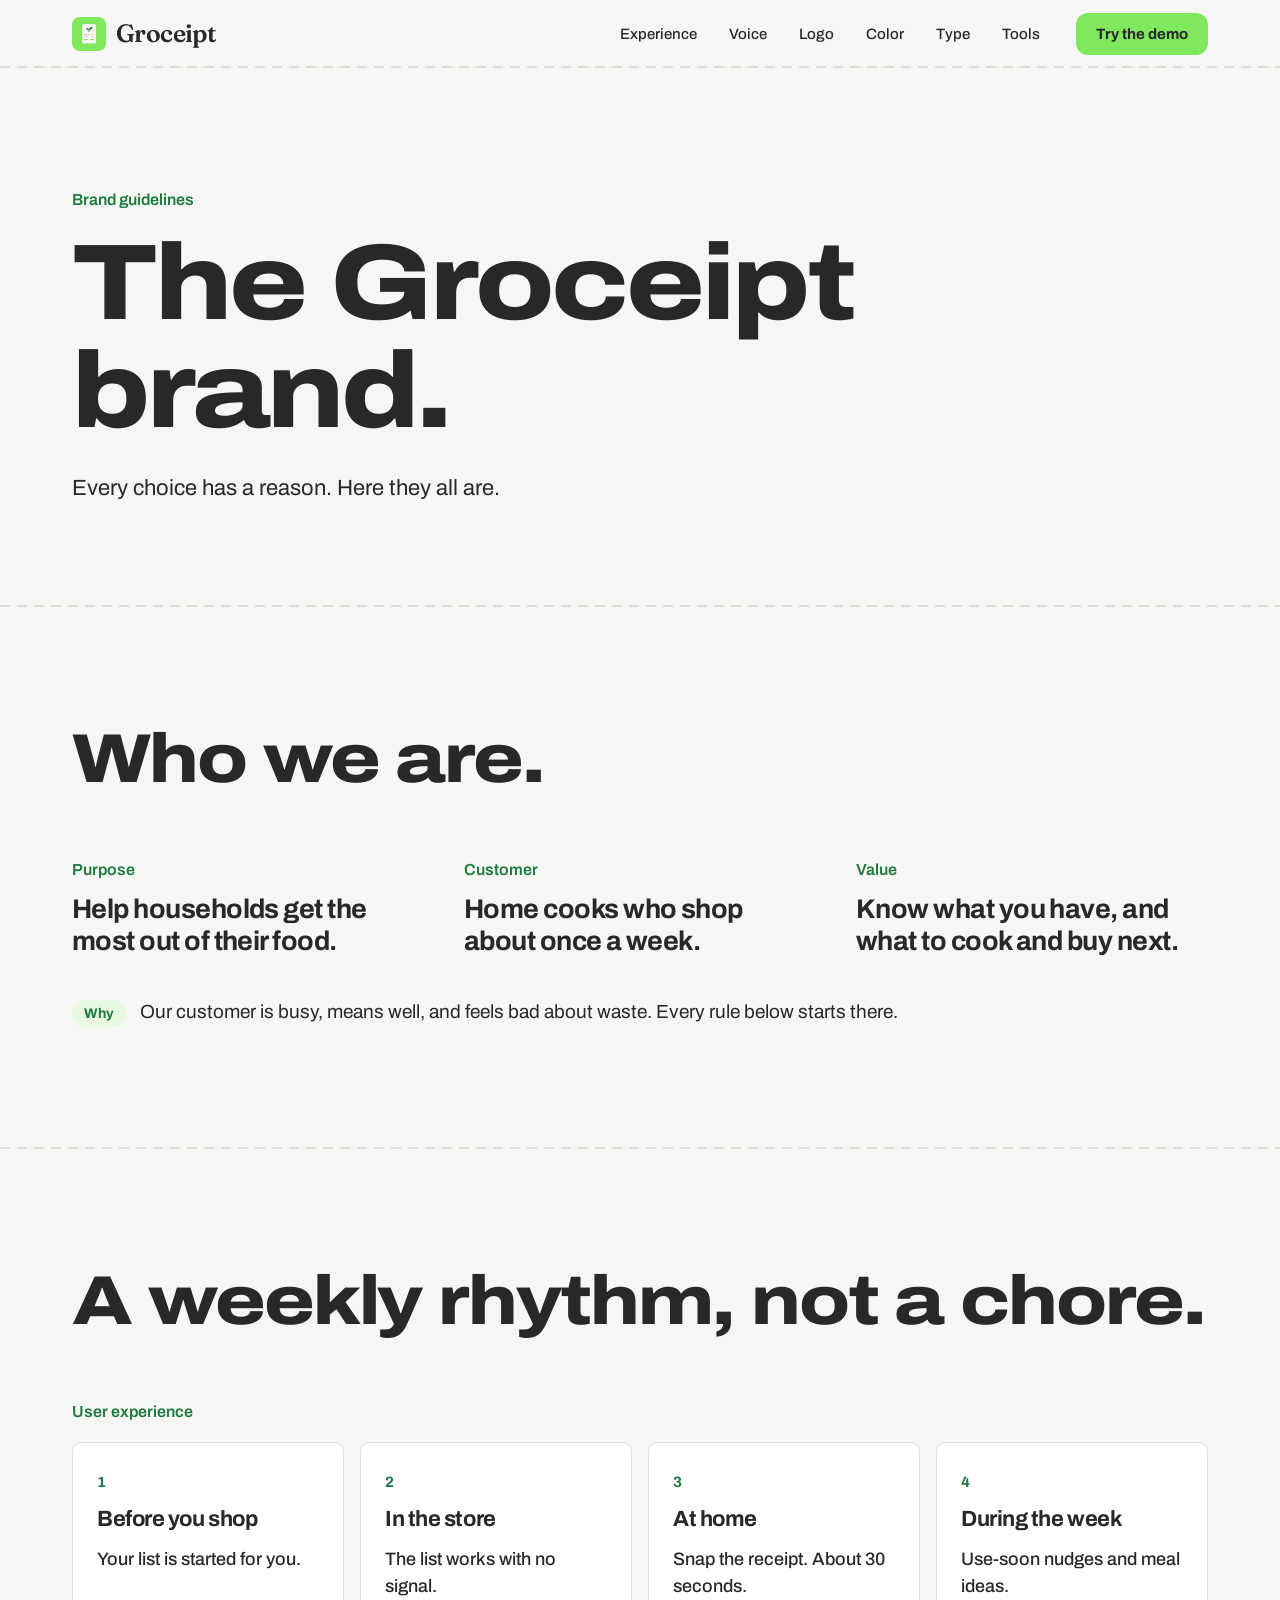
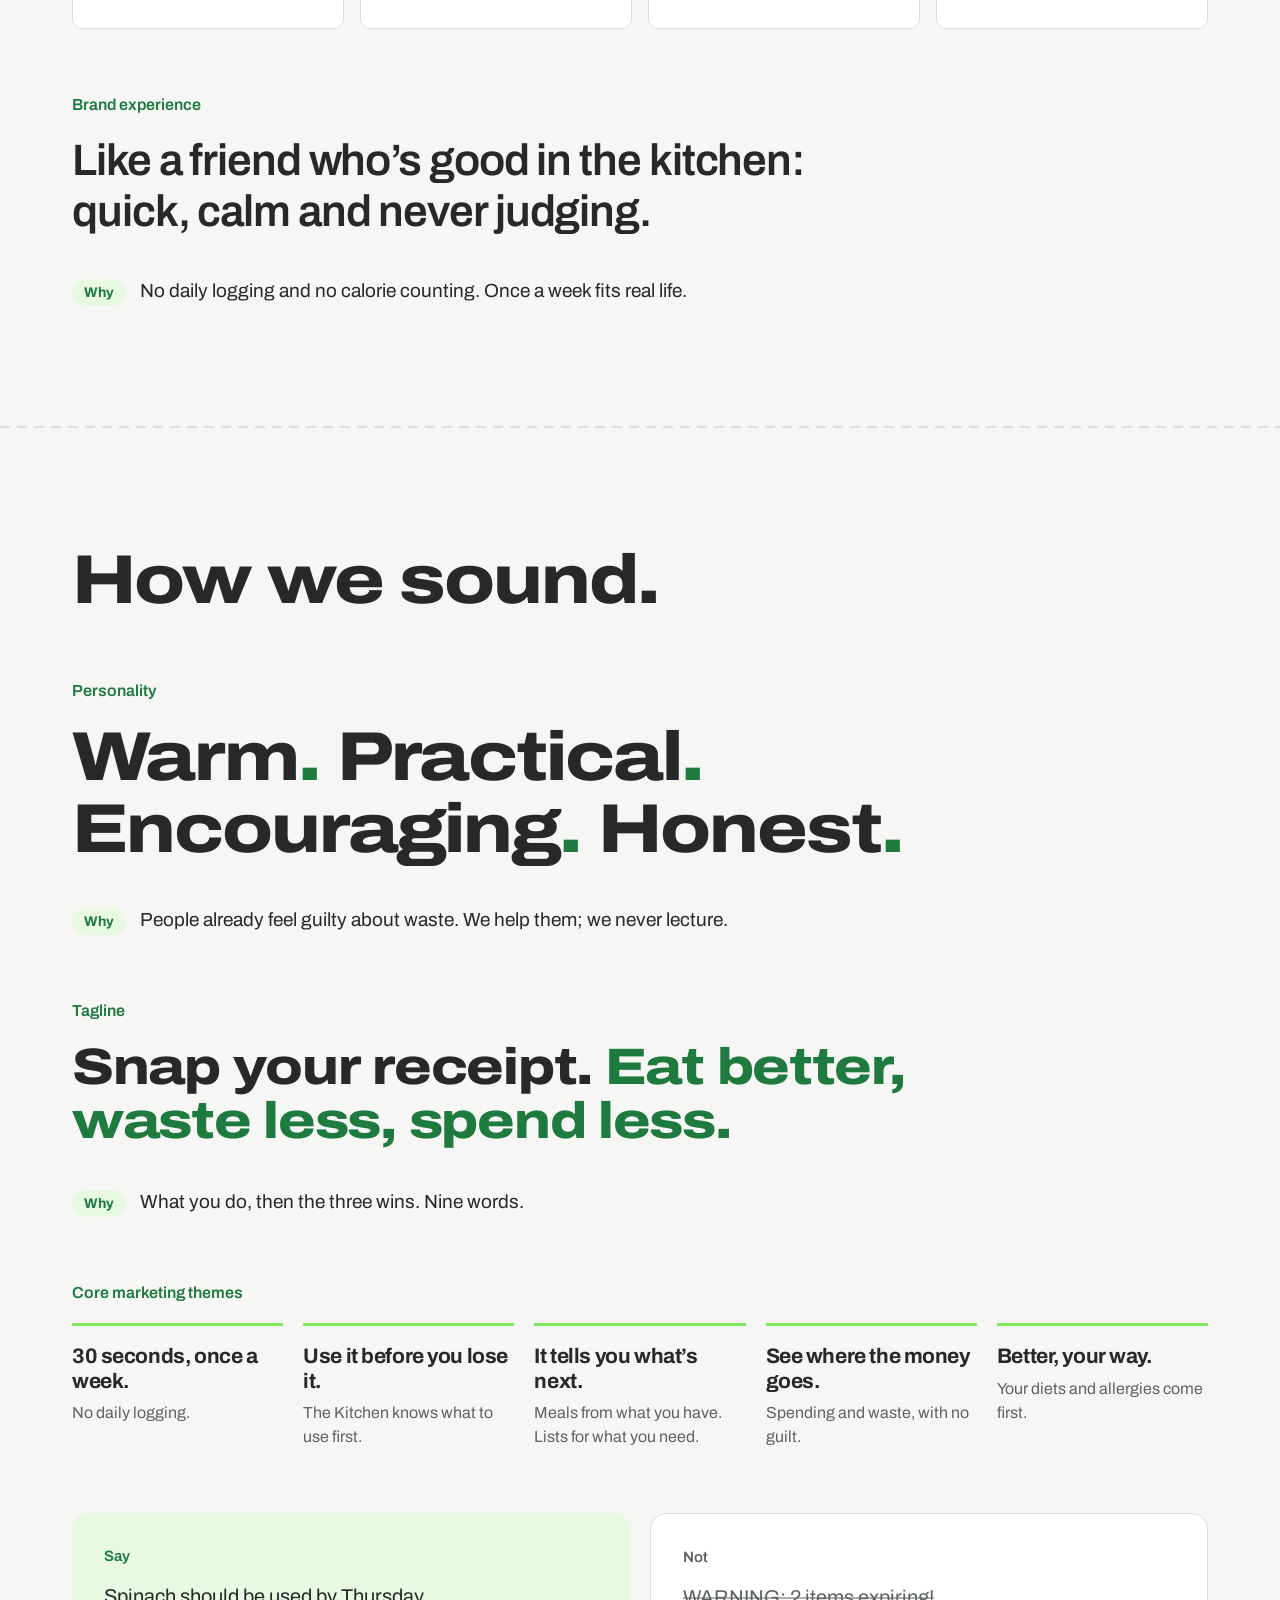
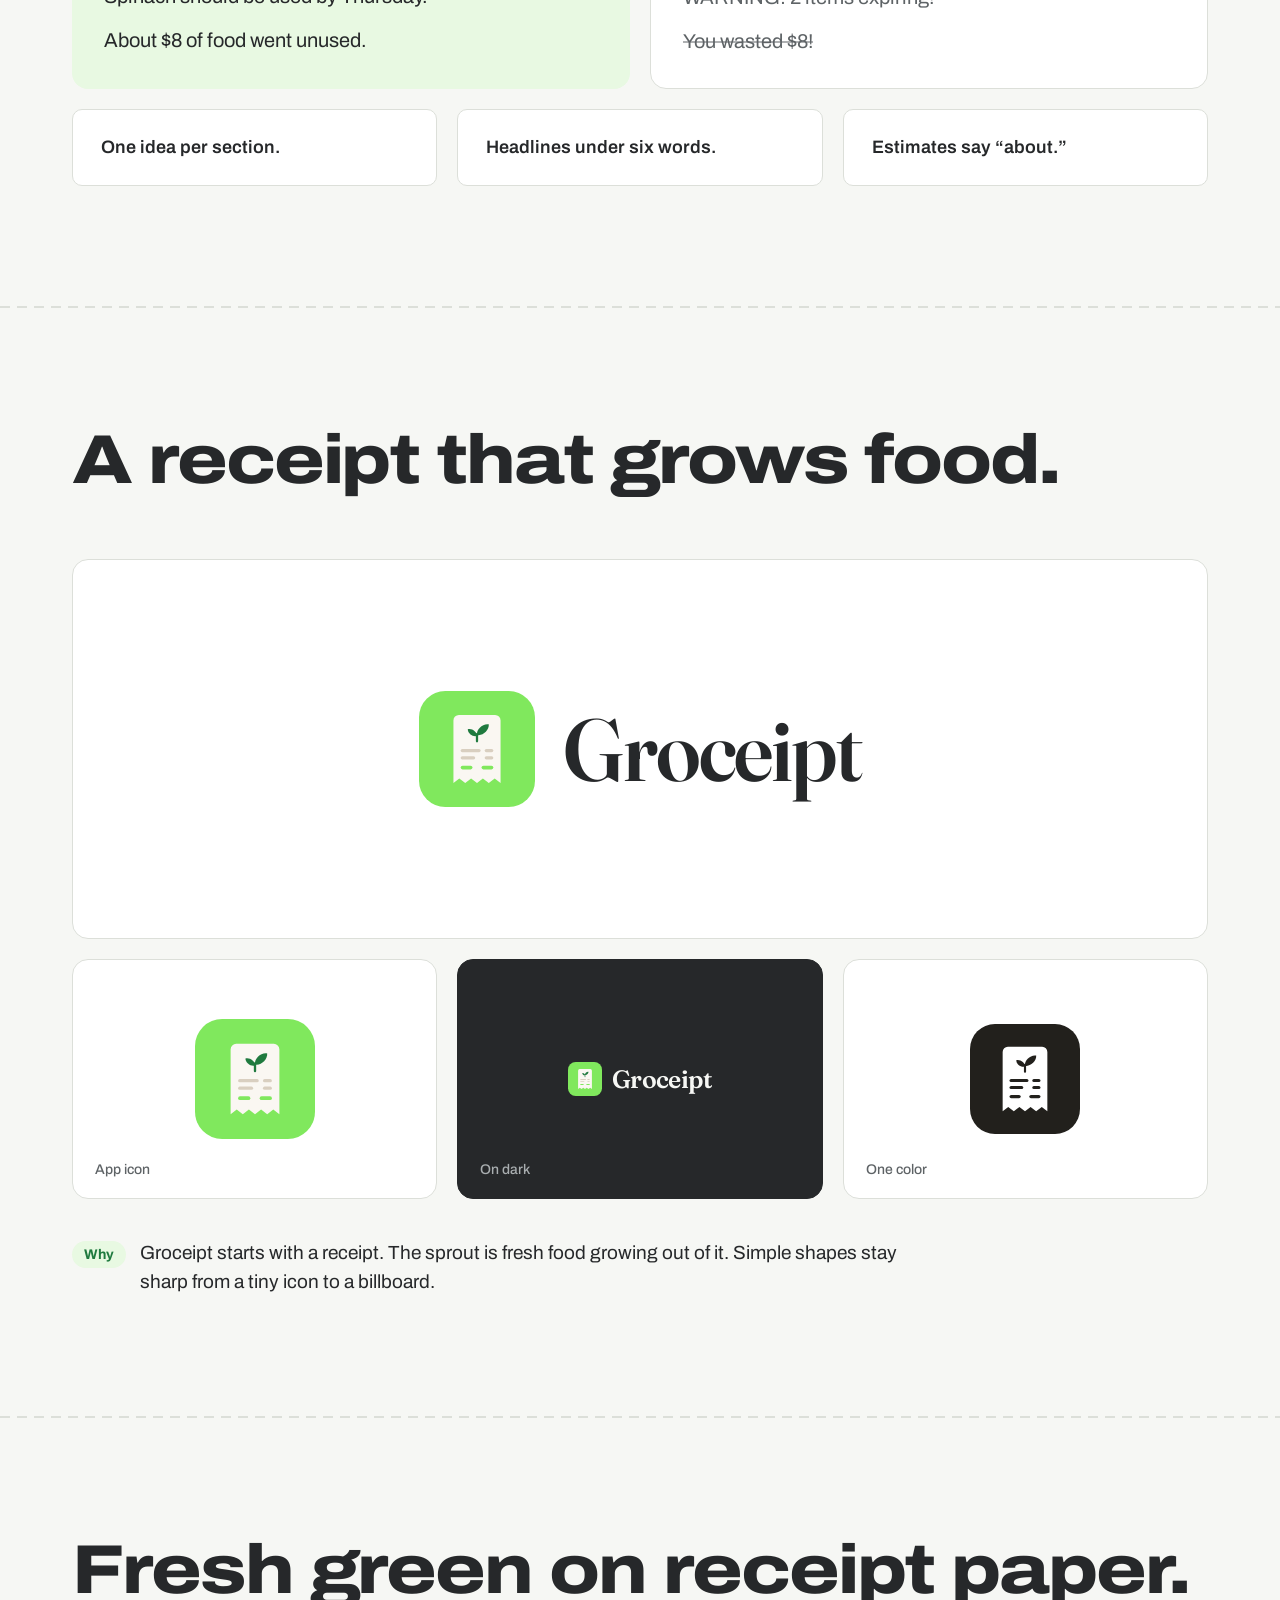
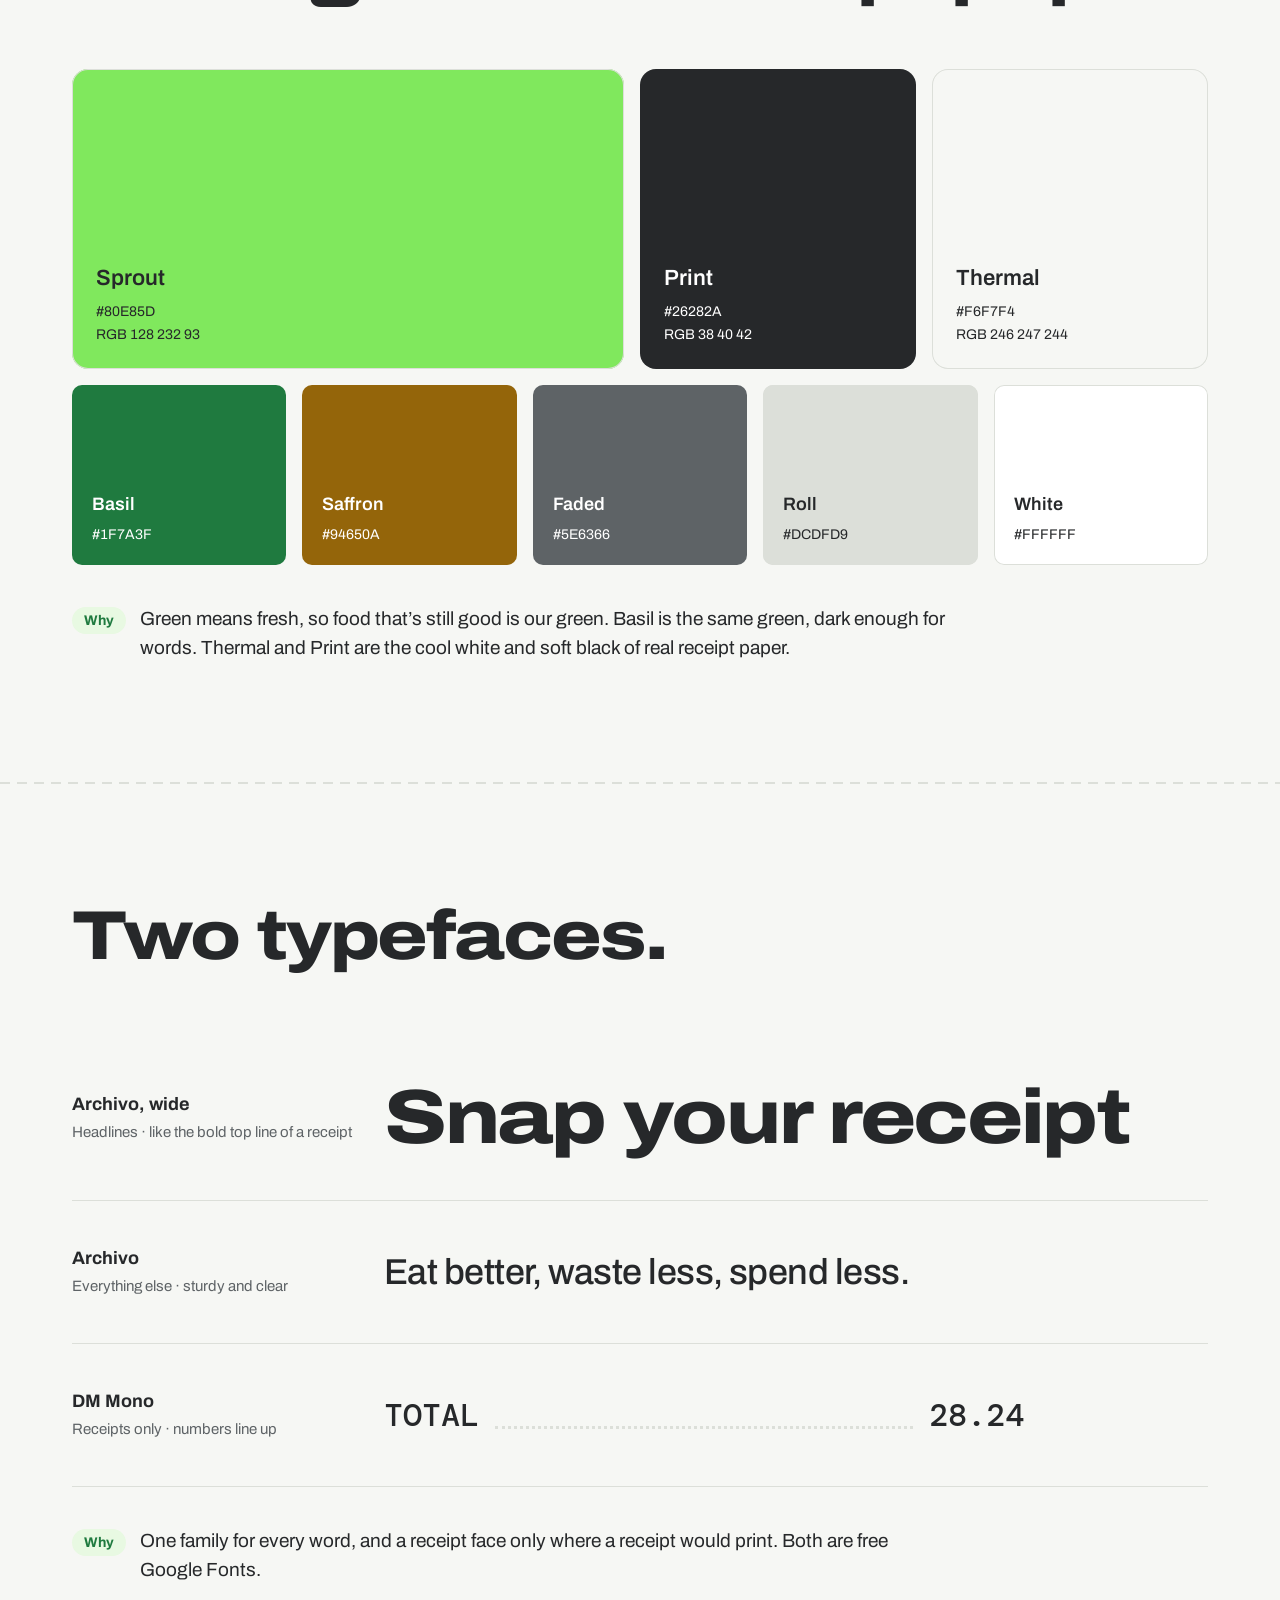
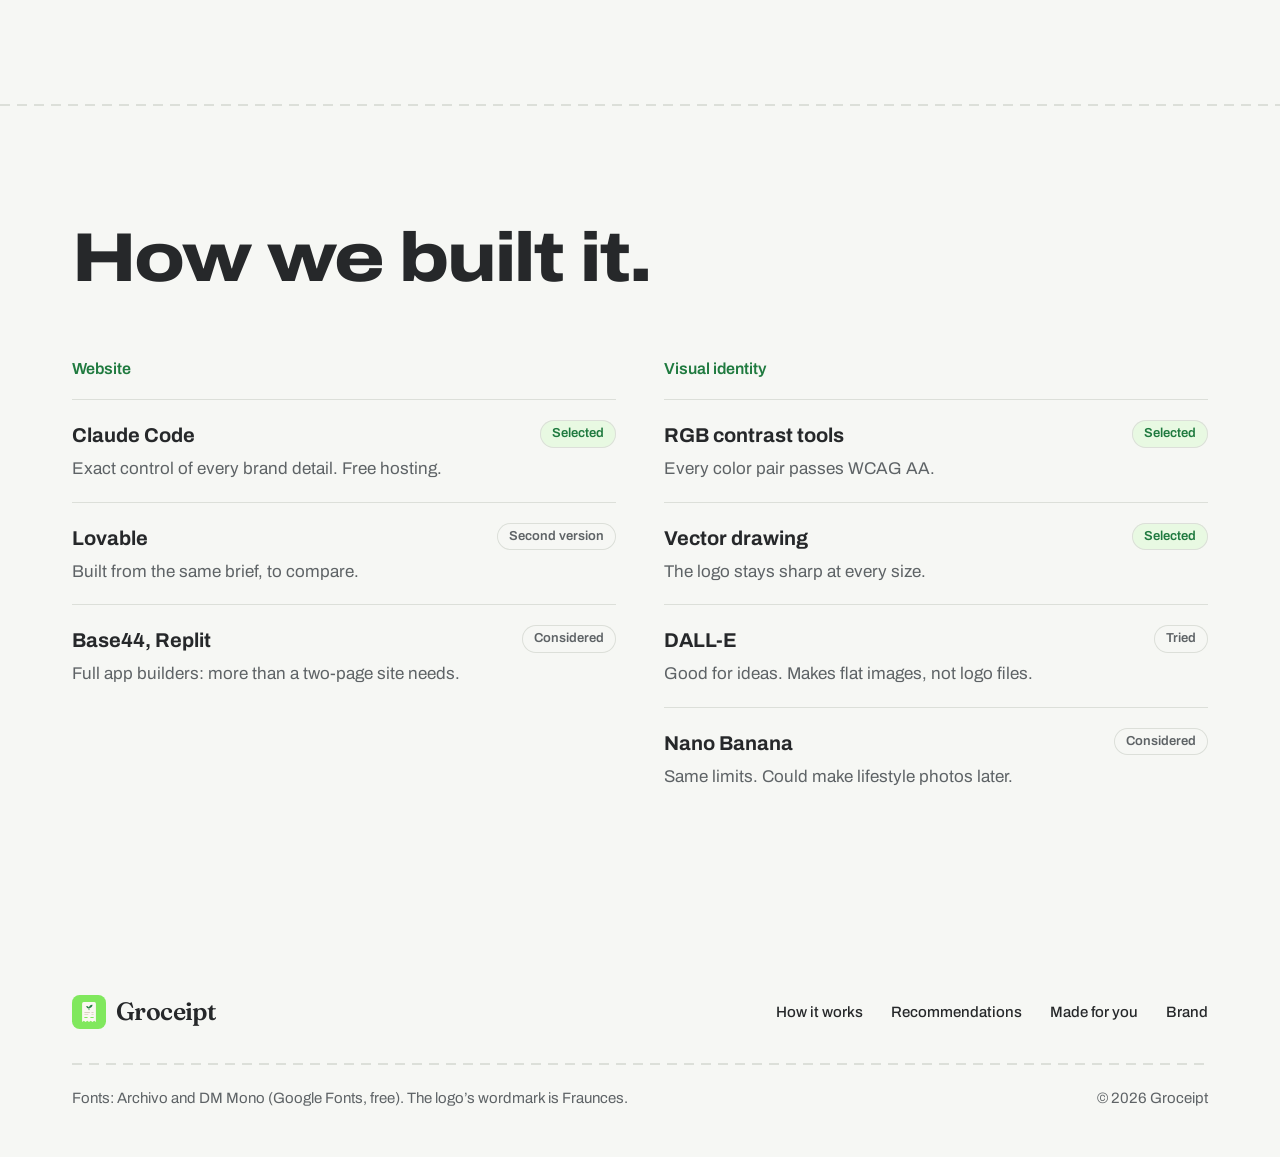
==== commit 907094f2: "Publish the website (groceipt 29a4acb)" ====
--- a/brand.html
+++ b/brand.html
@@ -3,7 +3,7 @@
   <head>
     <meta charset="utf-8" />
     <meta name="viewport" content="width=device-width, initial-scale=1" />
-    <title>Groceipt · Brand guidelines</title>
+    <title>Groceipt – Brand guidelines</title>
     <meta name="description" content="The Groceipt brand: who it's for, the experience, voice, logo, color, type, and the reason for each." />
     <meta name="theme-color" content="#F6F7F4" />
     <link rel="icon" href="assets/favicon.svg" type="image/svg+xml" />
--- a/styles.css
+++ b/styles.css
@@ -142,14 +142,9 @@
 .lead {
   font-size: 22px;
   line-height: 1.45;
-  color: var(--faded);
   margin-top: 24px;
   max-width: 22em;
   text-wrap: pretty;
-}
-
-.muted {
-  color: var(--faded);
 }
 
 /* ---------- The signature shape: a receipt's torn bottom edge ---------- */
@@ -206,16 +201,17 @@
 
 /* ---------- Buttons ---------- */
 
+/* The app's button shape (src/components/ui/Button.tsx): rounded corners, not a pill. */
 .btn {
   display: inline-flex;
   align-items: center;
   justify-content: center;
   height: 42px;
   padding: 0 20px;
-  border-radius: 999px;
+  border-radius: 12px;
   background: var(--sprout);
   color: var(--print);
-  font-weight: 600;
+  font-weight: 700;
   font-size: 15px;
   white-space: nowrap;
   transition: background 0.15s;
@@ -227,18 +223,20 @@
 
 .btn-lg {
   height: 56px;
-  padding: 0 32px;
+  padding: 0 30px;
+  border-radius: 14px;
   font-size: 18px;
 }
 
-/* Next to the main button: the same shape, quieter. */
+/* Next to the main button: the app's quieter button, white with a border. */
 .btn-ghost {
-  background: transparent;
-  border: 2px solid var(--roll);
+  background: var(--white);
+  border: 1.5px solid var(--roll);
+  font-weight: 600;
 }
 
 .btn-ghost:hover {
-  background: var(--white);
+  background: var(--thermal);
 }
 
 /* On the green closing section. */
@@ -254,23 +252,24 @@
 /* ---------- Hero ---------- */
 
 .hero {
-  padding: 72px 0 40px;
-  overflow: hidden;
-}
-
-.hero-grid {
+  padding: 56px 0 40px;
+}
+
+/* One line across the page, like the bold top line of a receipt. */
+.hero .display {
+  font-size: clamp(52px, 8vw, 104px);
+}
+
+/* The words on the left, the button on the right, over the picture. */
+.hero-intro {
   display: grid;
-  grid-template-columns: minmax(0, 1fr) minmax(0, 1fr);
-  align-items: center;
-  gap: 40px;
-}
-
-.hero .display {
-  font-size: clamp(52px, 6.6vw, 96px);
+  grid-template-columns: minmax(0, 1fr) auto;
+  align-items: end;
+  gap: 32px 64px;
+  margin-top: 28px;
 }
 
 .hero-sub {
-  margin-top: 22px;
   font-weight: 600;
   font-size: clamp(22px, 2.2vw, 28px);
   letter-spacing: -0.015em;
@@ -279,11 +278,14 @@
 }
 
 .hero-lead {
-  max-width: 30em;
-  margin-top: 24px;
+  max-width: 40em;
+  margin-top: 16px;
   font-size: 19px;
-  color: var(--faded);
   text-wrap: pretty;
+}
+
+.hero-act {
+  max-width: 360px;
 }
 
 .actions {
@@ -291,7 +293,6 @@
   flex-wrap: wrap;
   align-items: center;
   gap: 14px 28px;
-  margin-top: 36px;
 }
 
 /* A plain link next to the main button. */
@@ -308,178 +309,248 @@
 }
 
 .actions-note {
-  max-width: 30em;
-  margin-top: 20px;
+  margin-top: 16px;
   color: var(--faded);
   font-size: 15px;
-}
-
-/* The product shot: receipt, phone, and a confirmation card */
-.stage {
+  text-wrap: pretty;
+}
+
+/* The picture: the receipt in checkout order, a line from each food to its place in the Kitchen. */
+.sort {
   position: relative;
-  height: 720px;
-}
-
-.phone {
+  display: grid;
+  grid-template-columns: minmax(260px, 360px) minmax(96px, 1fr) minmax(320px, 400px);
+  align-items: start;
+  row-gap: 14px;
+  margin-top: 48px;
+}
+
+.sort-cap {
+  color: var(--faded);
+  font-size: 14px;
+  font-weight: 500;
+}
+
+.cap-receipt {
+  grid-area: 1 / 1;
+}
+
+/* The line down between them, on phones only. */
+.sort-time {
+  display: none;
+}
+
+.cap-kitchen {
+  grid-area: 1 / 3;
+}
+
+.sort-receipt {
+  grid-area: 2 / 1;
+}
+
+.sort-kitchen {
+  grid-area: 2 / 3;
+}
+
+/* The hero's receipt is the biggest thing on the page after the title. */
+.sort-receipt .receipt {
+  padding: 30px 28px calc(var(--tooth) + 20px);
+  font-size: 15px;
+}
+
+.receipt .thanks {
+  margin-top: 10px;
+  text-align: center;
+  color: var(--faded);
+  font-size: 11.5px;
+  letter-spacing: 0.14em;
+}
+
+/* Drawn by the script at the bottom of index.html. */
+.sort-lines {
   position: absolute;
-  left: 50%;
-  top: 0;
-  width: 310px;
-  margin-left: -155px;
-  padding: 10px;
-  border-radius: 50px;
-  background: var(--print);
-  box-shadow: 0 40px 80px rgba(38, 40, 42, 0.25);
-  text-align: left;
-}
-
-/* The phone shows the app, so it uses the app's own colors (src/constants/theme.ts) and the phone's font. */
-.screen {
-  --print: #22201c;
-  --faded: #6b655c;
-  --roll: #e8e2d8;
-  --thermal: #faf7f2;
-  position: relative;
-  height: 640px;
-  border-radius: 40px;
-  background: var(--thermal);
-  color: var(--print);
-  overflow: hidden;
-  font-family: -apple-system, BlinkMacSystemFont, system-ui, 'Segoe UI', sans-serif;
-  font-size: 13px;
-  line-height: 1.35;
-}
-
-.screen .island {
-  position: absolute;
-  top: 10px;
-  left: 50%;
-  width: 96px;
-  height: 28px;
-  margin-left: -48px;
-  border-radius: 20px;
-  background: var(--print);
-}
-
-.screen .statusbar {
-  display: flex;
-  justify-content: space-between;
-  padding: 15px 30px 0;
-  font-weight: 600;
-}
-
-.screen .content {
-  padding: 28px 16px 0;
-  display: flex;
-  flex-direction: column;
-  gap: 10px;
-}
-
-.screen .title-row {
-  display: flex;
-  align-items: center;
-  justify-content: space-between;
-}
-
-.screen .title {
-  font-weight: 700;
-  font-size: 30px;
-  letter-spacing: -0.02em;
-}
-
-.screen .camera {
-  color: var(--basil);
-}
-
-.screen .banner {
-  padding: 11px 12px;
-  border-radius: 12px;
+  inset: 0;
+  width: 100%;
+  height: 100%;
+  overflow: visible;
+  pointer-events: none;
+}
+
+.sort-lines path {
+  fill: none;
+  stroke: var(--faded);
+  stroke-width: 2;
+}
+
+.sort-lines circle {
+  fill: var(--faded);
+}
+
+/* The Kitchen as the app sorts it: by store section, the food to use first at the top. Flat, like a screen. */
+.kitchen {
+  padding: 18px 24px 6px;
+  border-radius: 16px;
+  background: var(--white);
+  border: 1px solid var(--roll);
+}
+
+.k-banner {
+  padding: 10px 14px;
+  border-radius: 10px;
   background: var(--saffron-tint);
   font-weight: 600;
-}
-
-.screen .group-title {
-  margin: 6px 4px -4px;
-  font-size: 11px;
+  font-size: 15px;
+}
+
+.k-sec {
+  margin-top: 14px;
+  font-size: 13px;
   font-weight: 600;
-  letter-spacing: 0.06em;
-  text-transform: uppercase;
-  color: var(--faded);
-}
-
-.screen .p-card {
+  color: var(--faded);
+}
+
+/* One line each: the food, about how long it has left, its status. */
+.k-row {
+  display: grid;
+  grid-template-columns: minmax(0, 1fr) auto auto;
+  align-items: center;
+  column-gap: 14px;
+  padding: 8px 0;
+}
+
+.k-row + .k-row {
+  border-top: 1px solid var(--roll);
+}
+
+.k-name {
+  font-weight: 600;
+  font-size: 17px;
+  line-height: 1.3;
+}
+
+.k-left {
+  font-size: 14px;
+  line-height: 1.3;
+  color: var(--faded);
+}
+
+.k-row .chip {
+  padding: 5px 12px;
+  font-size: 14px;
+}
+
+/* Paper towels aren't food: they come off the List instead. */
+.k-list {
+  display: flex;
+  align-items: center;
+  gap: 12px;
+  margin-top: 12px;
+  padding: 12px 18px;
+  border-radius: 10px;
   background: var(--white);
   border: 1px solid var(--roll);
-  border-radius: 12px;
-}
-
-.screen .food {
-  display: flex;
-  flex-direction: column;
-  gap: 2px;
-  padding: 10px 12px;
-}
-
-.screen .food + .food {
-  border-top: 1px solid var(--roll);
-}
-
-.screen .name {
   font-weight: 600;
+  font-size: 16px;
+}
+
+.k-off {
+  margin-left: auto;
+  color: var(--basil);
   font-size: 14px;
 }
 
-.screen .left {
-  color: var(--faded);
-}
-
-.status {
-  font-weight: 600;
-}
-
-.status::before {
-  content: '';
-  display: inline-block;
-  width: 7px;
-  height: 7px;
-  margin-right: 6px;
-  border-radius: 50%;
-  background: currentColor;
-  vertical-align: 1px;
-}
-
-.status.fresh {
-  color: var(--basil);
-}
-
-.status.soon {
-  color: var(--saffron);
-}
-
-.screen .tabbar {
-  position: absolute;
-  left: 0;
-  right: 0;
-  bottom: 0;
-  display: flex;
-  justify-content: space-around;
-  padding: 8px 0 24px;
-  background: rgba(255, 255, 255, 0.96);
-  border-top: 1px solid var(--roll);
-  font-size: 10px;
-  font-weight: 600;
-  color: var(--faded);
-}
-
-.screen .tab {
-  display: flex;
-  flex-direction: column;
-  align-items: center;
-  gap: 2px;
-}
-
-.screen .tab.on {
-  color: var(--basil);
+/* The page's only animation. The receipt prints, then each line moves to its place, in receipt order,
+   so the Kitchen fills in out of order: spinach, last on the receipt, lands first in line.
+   It runs once, when the hero is on screen. With reduced motion, html has no .motion class and nothing moves. */
+@keyframes print {
+  from {
+    clip-path: inset(0 0 100% 0);
+  }
+  to {
+    clip-path: inset(0 0 0 0);
+  }
+}
+
+@keyframes draw {
+  from {
+    stroke-dashoffset: 1;
+  }
+  to {
+    stroke-dashoffset: 0;
+  }
+}
+
+@keyframes land {
+  from {
+    opacity: 0;
+    transform: translateX(-16px);
+  }
+  to {
+    opacity: 1;
+    transform: none;
+  }
+}
+
+@keyframes show {
+  from {
+    opacity: 0;
+  }
+  to {
+    opacity: 1;
+  }
+}
+
+@media (prefers-reduced-motion: no-preference) {
+  .motion .sort {
+    --start: 1.2s;
+    --step: 0.32s;
+  }
+
+  .motion .sort .receipt {
+    clip-path: inset(0 0 100% 0);
+  }
+
+  .motion .sort .kitchen,
+  .motion .sort .k-row,
+  .motion .sort .k-list,
+  .motion .sort .k-banner,
+  .motion .sort-lines circle {
+    opacity: 0;
+  }
+
+  .motion .sort-lines path {
+    stroke-dasharray: 1;
+    stroke-dashoffset: 1;
+  }
+
+  .motion .play .receipt {
+    animation: print 1.1s linear both;
+  }
+
+  .motion .play .kitchen {
+    animation: show 0.5s ease-out 0.6s both;
+  }
+
+  .motion .play .sort-lines .from {
+    animation: show 0.15s calc(var(--start) + var(--i) * var(--step)) both;
+  }
+
+  .motion .play .sort-lines path {
+    animation: draw 0.5s ease-in-out calc(var(--start) + var(--i) * var(--step)) both;
+  }
+
+  .motion .play .sort-lines .to {
+    animation: show 0.15s calc(var(--start) + var(--i) * var(--step) + 0.45s) both;
+  }
+
+  .motion .play .k-row,
+  .motion .play .k-list {
+    animation: land 0.35s ease-out calc(var(--start) + var(--i) * var(--step) + 0.42s) both;
+  }
+
+  .motion .play .k-banner {
+    animation: show 0.4s ease-out calc(var(--start) + 5 * var(--step) + 0.5s) both;
+  }
 }
 
 /* A paper receipt */
@@ -533,193 +604,78 @@
   color: var(--basil);
 }
 
-/* A highlighter run over the line that matters. One per receipt, never on a headline. */
-.receipt .hl {
-  margin: 0 -6px;
-  padding: 0 6px;
-  border-radius: 2px;
-  background: var(--sprout);
-}
-
-.receipt .hl .dots {
-  border-color: rgba(38, 40, 42, 0.25);
-}
-
-.stage-receipt {
-  position: absolute;
-  left: -30px;
-  top: 150px;
-  width: 250px;
-  transform: rotate(-8deg);
-}
-
-.stage-card {
-  position: absolute;
-  right: -30px;
-  top: 430px;
-  display: flex;
-  align-items: center;
-  gap: 14px;
-  padding: 18px 22px 18px 18px;
-  border-radius: 10px;
-  background: var(--white);
-  /* It sits on top of the phone, so like the receipt and the phone it casts a shadow. */
-  box-shadow: 0 0 0 1px rgba(38, 40, 42, 0.08), 0 20px 40px rgba(38, 40, 42, 0.16);
-  text-align: left;
-  font-size: 15px;
-  line-height: 1.35;
-}
-
-.stage-card strong {
-  display: block;
-  font-size: 16px;
-}
-
-.idea-icon {
-  flex: none;
-  display: grid;
-  place-items: center;
-  width: 48px;
-  height: 48px;
-  border-radius: 10px;
-}
-
-.kicker {
-  display: block;
-  font-size: 13px;
-  font-weight: 600;
-  color: var(--basil);
-}
-
 /* ---------- Sections ---------- */
 
 .section {
   padding: 150px 0;
 }
 
+/* How it works carries straight on from the hero and is a short list, so it sits closer. */
+.section.how {
+  padding: 112px 0 120px;
+}
+
 /* Card titles: normal width, so only section titles are wide. */
-.flow-text h3,
+.tally-row h3,
 .grow-stop h3,
-.idea-card h3 {
+.idea-title {
   font-weight: 700;
   line-height: 1.12;
   letter-spacing: -0.02em;
   text-wrap: balance;
 }
 
-.split-head {
+/* How it works: the title over its paragraph. */
+.stack-head .lead {
+  max-width: 34em;
+  font-size: 20px;
+}
+
+/* How it works: what the receipt fills in, set like a receipt's lines. Rows of dashes above and below,
+   a hairline between rows, and an example on the right where the price would be. No boxes. */
+.tally {
+  list-style: none;
+  margin: 72px 0 0;
+  padding: 0;
+  background:
+    var(--dash) left top / 100% 2px no-repeat,
+    var(--dash) left bottom / 100% 2px no-repeat;
+}
+
+.tally-row {
   display: grid;
-  grid-template-columns: minmax(0, 1.1fr) minmax(0, 1fr);
-  align-items: end;
-  gap: 24px 72px;
-}
-
-.split-head .lead {
-  max-width: none;
-  margin-top: 0;
-  font-size: 20px;
-}
-
-/* How it works: the receipt on the left, a green line to a rail, a branch to each card. */
-.flow {
-  --line: 3px;
-  --gap: 14px;
-  display: grid;
-  grid-template-columns: 320px 1fr;
-  align-items: center;
-  max-width: 1120px;
-  margin: 88px auto 0;
-}
-
-.flow-source {
-  position: relative;
-  margin-right: 56px;
-}
-
-.flow-source::after {
-  content: '';
-  position: absolute;
-  top: 50%;
-  left: 100%;
-  width: 56px;
-  border-top: var(--line) solid var(--sprout);
-}
-
-.flow-list {
-  list-style: none;
-  margin: 0;
-  padding: 0 0 0 40px;
-  display: flex;
-  flex-direction: column;
-  gap: var(--gap);
-}
-
-.flow-item {
-  position: relative;
-  display: grid;
-  grid-template-columns: minmax(0, 1fr) auto;
-  align-items: center;
-  gap: 18px;
-  padding: 20px 24px;
-  border-radius: 10px;
-  background: var(--white);
-  border: 1px solid var(--roll);
-}
-
-/* The branch from the rail to the card. */
-.flow-item::before {
-  content: '';
-  position: absolute;
-  top: 50%;
-  right: 100%;
-  width: 40px;
-  border-top: var(--line) solid var(--sprout);
-}
-
-/* The rail, one piece per card: from the first card's middle to the last one's. */
-.flow-item::after {
-  content: '';
-  position: absolute;
-  left: -40px;
-  top: calc(var(--gap) / -2);
-  bottom: calc(var(--gap) / -2);
-  border-left: var(--line) solid var(--sprout);
-  transform: translateX(calc(var(--line) / -2));
-}
-
-.flow-item:first-child::after {
-  top: 50%;
-}
-
-.flow-item:last-child::after {
-  bottom: 50%;
-}
-
-.flow-text h3 {
-  font-size: 24px;
-}
-
-.flow-text p {
-  margin-top: 4px;
-  font-size: 17px;
-  color: var(--faded);
-}
-
-/* A small example from the receipt above. */
-.flow-eg {
+  grid-template-columns: 200px minmax(0, 1fr) auto;
+  align-items: baseline;
+  column-gap: 48px;
+  padding: 26px 0;
+}
+
+.tally-row + .tally-row {
+  border-top: 1px solid var(--roll);
+}
+
+.tally-row h3 {
+  font-size: 26px;
+}
+
+.tally-row p {
+  max-width: 32em;
+  font-size: 18px;
+  color: var(--faded);
+  text-wrap: pretty;
+}
+
+.tally-eg {
+  justify-self: end;
   display: flex;
   align-items: center;
   gap: 10px;
-  padding: 10px 14px;
-  border-radius: 6px;
-  background: var(--thermal);
-  border: 1px solid var(--roll);
-  font-size: 15px;
+  font-size: 16px;
   font-weight: 600;
   white-space: nowrap;
 }
 
-.flow-eg .chip {
+.tally-eg .chip {
   padding: 4px 10px;
   font-size: 13px;
 }
@@ -729,69 +685,88 @@
   text-decoration: line-through;
 }
 
-/* Numbers in the app, not on a receipt: the body face, with digits that line up. */
+/* Numbers in the app, not on a receipt: the body face, with digits that line up. In print, as in the app. */
 .amount {
   font-weight: 700;
   font-variant-numeric: tabular-nums;
-  color: var(--basil);
-}
-
-.one-app {
-  max-width: 30em;
-  margin: 64px auto 0;
-  font-weight: 500;
-  font-size: clamp(21px, 2vw, 26px);
-  line-height: 1.4;
-  letter-spacing: -0.01em;
-  text-align: center;
-  text-wrap: balance;
-}
-
-/* Made for you: three stops, joined by a line that gets greener. */
+}
+
+/* Under the rows, like the total under a receipt's lines. */
+.tally-total {
+  max-width: 46em;
+  padding-top: 26px;
+  font-weight: 600;
+  font-size: 20px;
+  line-height: 1.45;
+  text-wrap: pretty;
+}
+
+/* Made for you: the title alone, then the stops down a line whose dots fill up, then the paragraph as the ending.
+   Each stop is a row: what changes on the left, what the app shows by then on the right. */
+.grow-title {
+  max-width: 12em;
+}
+
+.grow-after {
+  max-width: 36em;
+  margin-top: 96px;
+  font-size: 20px;
+  text-wrap: pretty;
+}
+
 .grow {
+  --step: 72px;
   list-style: none;
-  display: grid;
-  grid-template-columns: repeat(3, 1fr);
-  gap: 28px;
+  display: flex;
+  flex-direction: column;
+  gap: var(--step);
   margin: 88px 0 0;
   padding: 0;
 }
 
 .grow-stop {
   position: relative;
-  display: flex;
-  flex-direction: column;
-  gap: 10px;
-  padding-top: 52px;
-}
-
-/* The line: from this stop's dot to the next one's. */
+  display: grid;
+  grid-template-columns: minmax(0, 1fr) 440px;
+  grid-template-rows: auto 1fr;
+  gap: 10px 72px;
+  padding-left: 60px;
+}
+
+.grow-stop .mini {
+  grid-column: 2;
+  grid-row: 1 / 3;
+  align-self: start;
+  margin-top: 0;
+}
+
+/* The line: from this stop's dot down to the next one's. Dashed for the first stretch, then solid. */
 .grow-stop:not(:last-child)::before {
   content: '';
   position: absolute;
-  top: 12px;
-  left: 12px;
-  width: calc(100% + 28px);
-  border-top: 3px solid var(--sprout);
+  top: 16px;
+  left: 13px;
+  height: calc(100% + var(--step));
+  border-left: 2px solid var(--faded);
 }
 
 .grow-stop:first-child::before {
-  border-top-style: dashed;
+  border-left-style: dashed;
 }
 
 .grow-dot {
   position: absolute;
-  top: 0;
+  top: 3px;
   left: 0;
-  width: 27px;
-  height: 27px;
+  width: 28px;
+  height: 28px;
   border-radius: 50%;
-  border: 3px solid var(--sprout);
-  background: var(--sprout-tint);
+  border: 2px solid var(--print);
+  background: var(--white);
 }
 
 .grow-stop:nth-child(2) .grow-dot {
-  background: linear-gradient(to top, var(--sprout) 50%, var(--sprout-tint) 50%);
+  background: linear-gradient(to top, var(--sprout) 50%, var(--white) 50%);
 }
 
 .grow-stop:nth-child(3) .grow-dot {
@@ -799,11 +774,12 @@
 }
 
 .grow-stop h3 {
-  font-size: 27px;
+  font-size: 30px;
 }
 
 .grow-text {
-  font-size: 17px;
+  max-width: 30em;
+  font-size: 19px;
   color: var(--faded);
   text-wrap: pretty;
 }
@@ -815,7 +791,7 @@
   border-radius: 10px;
   background: var(--white);
   border: 1px solid var(--roll);
-  font-size: 15px;
+  font-size: 16px;
   font-weight: 500;
 }
 
@@ -834,6 +810,7 @@
   flex-direction: column;
   align-items: stretch;
   gap: 4px;
+  text-wrap: pretty;
 }
 
 .mini-row strong {
@@ -857,12 +834,19 @@
 .mini-btns .btn {
   height: 34px;
   padding: 0 16px;
+  border-radius: 10px;
   font-size: 14px;
   pointer-events: none;
 }
 
 .muted-stone {
   color: var(--faded);
+  font-size: 14px;
+}
+
+/* Under a recipe, as in the app's Cook: the Use soon foods it helps use up. */
+.soon-note {
+  color: var(--saffron-deep);
   font-size: 14px;
 }
 
@@ -904,27 +888,41 @@
   background: var(--saffron-tint);
 }
 
-/* Recommendations: tonight's recipe and the next list, on white between two rows of dashes */
+/* Recommendations: the title, then two colored halves edge to edge. Each example is printed
+   straight on its color: no panel around it, and no card inside it. */
 .ideas-section {
-  background:
-    var(--dash) left top / 100% 2px no-repeat,
-    var(--dash) left bottom / 100% 2px no-repeat,
-    var(--white);
+  padding-top: 120px;
+  background: var(--dash) left top / 100% 2px no-repeat;
+}
+
+.ideas-head .lead {
+  font-size: 20px;
 }
 
 .ideas {
   display: grid;
   grid-template-columns: 1fr 1fr;
-  gap: 24px;
   margin-top: 72px;
 }
 
+/* Each half lines its words up with the page's edge on the outside, and stays 56px from the middle. */
 .idea {
+  --rule: rgba(38, 40, 42, 0.14);
+  display: flex;
+  justify-content: flex-end;
+  padding: 72px 56px 88px 32px;
+}
+
+.idea + .idea {
+  justify-content: flex-start;
+  padding: 72px 32px 88px 56px;
+}
+
+.idea-in {
   display: flex;
   flex-direction: column;
-  gap: 22px;
-  padding: 40px 44px 48px;
-  border-radius: 16px;
+  width: 100%;
+  max-width: 512px;
 }
 
 .idea-label {
@@ -934,23 +932,36 @@
   letter-spacing: -0.03em;
 }
 
-.idea-card {
+.idea-text {
+  margin-top: 12px;
+  font-size: 18px;
+  color: var(--faded);
+  text-wrap: pretty;
+}
+
+/* The example from the app, under a line of print. */
+.idea-eg {
   flex: 1;
   display: flex;
   flex-direction: column;
-  gap: 8px;
-  padding: 28px;
-  border-radius: 10px;
-  background: var(--white);
-}
-
-.idea-card h3 {
+  gap: 6px;
+  margin-top: 36px;
+  padding-top: 32px;
+  border-top: 1px solid var(--rule);
+}
+
+.idea-title {
   font-size: 26px;
+}
+
+.idea-meta {
+  font-size: 16px;
+  color: var(--faded);
 }
 
 .items {
   list-style: none;
-  margin: 10px 0 8px;
+  margin: 12px 0 14px;
   padding: 0;
 }
 
@@ -959,7 +970,7 @@
   align-items: center;
   gap: 12px;
   padding: 11px 0;
-  border-top: 1px solid var(--roll);
+  border-top: 1px solid var(--rule);
   font-weight: 500;
   font-size: 17px;
 }
@@ -968,6 +979,11 @@
   margin-left: auto;
   padding: 4px 10px;
   font-size: 13px;
+}
+
+/* A Use soon chip would vanish on the Saffron half, so it's white there (6.84 contrast). */
+.tint-saffron .chip.soon {
+  background: var(--white);
 }
 
 .tick {
@@ -985,7 +1001,7 @@
   width: 22px;
   height: 22px;
   border-radius: 50%;
-  border: 2px solid var(--roll);
+  border: 2px solid rgba(38, 40, 42, 0.3);
 }
 
 .items .need {
@@ -999,40 +1015,22 @@
   color: var(--basil);
 }
 
-.ask {
+/* Basil on Saffron tint is only 4.38, so "Add to list" is in print there. */
+.tint-saffron .add {
+  color: var(--print);
+}
+
+.left-out {
+  margin-bottom: 14px;
+  font-size: 15px;
+  color: var(--faded);
+}
+
+/* A picture of a button, not a real one. At the bottom, so the two halves' buttons line up. */
+.idea-eg .btn {
   align-self: flex-start;
-  padding: 12px 16px;
-  border-radius: 12px 12px 12px 3px;
-  background: var(--thermal);
-  border: 1px solid var(--roll);
-  font-weight: 500;
-  font-size: 17px;
-}
-
-.left-out {
   margin-top: auto;
-  font-size: 15px;
-  color: var(--faded);
-}
-
-/* A picture of a button, not a real one. */
-.idea-card .btn {
-  align-self: flex-start;
-  margin-top: 8px;
   pointer-events: none;
-}
-
-.fits {
-  display: flex;
-  align-items: center;
-  justify-content: center;
-  gap: 10px;
-  max-width: 40em;
-  margin: 48px auto 0;
-  text-wrap: balance;
-  font-weight: 600;
-  font-size: 18px;
-  color: var(--basil);
 }
 
 /* Statement: printed like the closing lines of a receipt, centered between two rows of dashes. */
@@ -1058,7 +1056,6 @@
   max-width: 30em;
   margin: 24px auto 0;
   font-size: 21px;
-  color: var(--faded);
   text-wrap: pretty;
 }
 
@@ -1079,6 +1076,10 @@
   margin-top: 24px;
   font-size: 20px;
   text-wrap: pretty;
+}
+
+.cta .actions {
+  margin-top: 36px;
 }
 
 .cta-note {
@@ -1563,9 +1564,31 @@
     padding: 110px 0;
   }
 
-  .ideas,
-  .hero-grid,
-  .split-head,
+  .section.how {
+    padding: 88px 0 96px;
+  }
+
+  .ideas-section {
+    padding-top: 96px;
+  }
+
+  /* Recommendations: one half under the other, each the full width of the screen. */
+  .ideas {
+    grid-template-columns: 1fr;
+    margin-top: 64px;
+  }
+
+  .idea,
+  .idea + .idea {
+    justify-content: flex-start;
+    padding: 56px 32px 64px;
+  }
+
+  .idea-in {
+    max-width: 560px;
+  }
+
+  .hero-intro,
   .essence,
   .say,
   .rules,
@@ -1578,76 +1601,38 @@
     grid-template-columns: 1fr 1fr;
   }
 
-  /* The receipt on top, a short line down, then the cards. */
-  .flow {
-    grid-template-columns: 1fr;
-    max-width: 620px;
-    margin-top: 64px;
-  }
-
-  .flow-source {
-    width: 100%;
-    max-width: 300px;
-    margin: 0 auto 48px;
-  }
-
-  .flow-source::after {
-    top: 100%;
-    left: 50%;
-    width: 0;
-    height: 48px;
-    border-top: 0;
-    border-left: var(--line) solid var(--sprout);
-    transform: translateX(-50%);
-  }
-
-  .flow-list {
-    padding: 0;
-  }
-
-  .flow-item::before,
-  .flow-item::after {
-    display: none;
-  }
-
-  /* Made for you: the stops one under the other, the line down the left. */
+  /* How it works: the example goes under what it does. */
+  .tally {
+    margin-top: 56px;
+  }
+
+  .tally-row {
+    grid-template-columns: 150px minmax(0, 1fr);
+    row-gap: 12px;
+  }
+
+  .tally-eg {
+    grid-column: 2;
+    justify-self: start;
+  }
+
+  /* Made for you: the example goes under the words. */
   .grow {
-    grid-template-columns: 1fr;
-    gap: 56px;
+    --step: 56px;
     max-width: 560px;
     margin: 64px auto 0;
   }
 
   .grow-stop {
-    padding: 0 0 0 52px;
-  }
-
-  .grow-stop:not(:last-child)::before {
-    top: 12px;
-    left: 12px;
-    width: 0;
-    height: calc(100% + 56px);
-    border-top: 0;
-    border-left: 3px solid var(--sprout);
-  }
-
-  .grow-stop:first-child::before {
-    border-left-style: dashed;
-  }
-
-  .stage {
-    width: 100%;
-    max-width: 640px;
-    margin: 40px auto 0;
-  }
-
-  .stage-receipt {
-    left: -20px;
-    width: 230px;
-  }
-
-  .stage-card {
-    right: -10px;
+    grid-template-columns: minmax(0, 1fr);
+    grid-template-rows: none;
+    padding-left: 52px;
+  }
+
+  .grow-stop .mini {
+    grid-column: auto;
+    grid-row: auto;
+    margin-top: 6px;
   }
 
   .type-row {
@@ -1672,6 +1657,131 @@
   }
 }
 
+/* Too narrow for the lines across: the receipt on top, one line down, then the Kitchen.
+   The Kitchen still fills in out of order, so the sorting still shows. */
+@media (max-width: 900px) {
+  .sort {
+    grid-template-columns: minmax(0, 1fr);
+    justify-items: center;
+    row-gap: 0;
+    margin-top: 56px;
+  }
+
+  .cap-receipt,
+  .sort-receipt,
+  .sort-time,
+  .cap-kitchen,
+  .sort-kitchen {
+    grid-area: auto;
+  }
+
+  .sort-lines {
+    display: none;
+  }
+
+  /* Smaller, so the receipt and the Kitchen fit on about one phone screen. */
+  .sort-receipt {
+    width: 100%;
+    max-width: 290px;
+    margin-top: 12px;
+  }
+
+  .sort-receipt .receipt {
+    padding: 22px 22px calc(var(--tooth) + 14px);
+    font-size: 13px;
+  }
+
+  .sort-time {
+    display: block;
+    position: relative;
+    width: 2px;
+    height: 36px;
+    margin: 14px 0 16px;
+  }
+
+  .sort-time::before {
+    content: '';
+    position: absolute;
+    inset: 0;
+    background: var(--faded);
+  }
+
+  .sort-kitchen {
+    width: 100%;
+    max-width: 480px;
+    margin-top: 12px;
+  }
+
+  .kitchen {
+    padding: 14px 18px 4px;
+  }
+
+  .k-sec {
+    margin-top: 10px;
+  }
+
+  /* Two lines each: the food over how long it has left, the status beside them. */
+  .k-row {
+    grid-template-columns: minmax(0, 1fr) auto;
+    padding: 6px 0;
+  }
+
+  .k-left {
+    grid-area: 2 / 1;
+  }
+
+  .k-row .chip {
+    grid-area: 1 / 2 / 3 / 3;
+  }
+
+  .k-name {
+    font-size: 16px;
+  }
+
+  .k-list {
+    margin-top: 10px;
+    padding: 10px 18px;
+  }
+
+}
+
+@media (max-width: 900px) and (prefers-reduced-motion: no-preference) {
+  .motion .sort .sort-time::before {
+    transform-origin: top;
+    transform: scaleY(0);
+  }
+
+  .motion .play .sort-time::before {
+    animation: grow-down 0.4s ease-out 1s both;
+  }
+
+  /* On phones the foods drop down into place instead of sliding across. */
+  .motion .play .k-row,
+  .motion .play .k-list {
+    animation-name: drop;
+  }
+}
+
+@keyframes drop {
+  from {
+    opacity: 0;
+    transform: translateY(-14px);
+  }
+  to {
+    opacity: 1;
+    transform: none;
+  }
+}
+
+@keyframes grow-down {
+  from {
+    transform: scaleY(0);
+  }
+  to {
+    transform: none;
+  }
+}
+
 @media (max-width: 640px) {
   .wrap {
     padding: 0 20px;
@@ -1681,68 +1791,77 @@
     padding-top: 48px;
   }
 
-  /* Just the phone, with the confirmation card over its bottom. */
-  .stage {
-    height: 640px;
-  }
-
-  .stage-receipt {
-    display: none;
-  }
-
-  .phone {
-    width: 290px;
-    margin-left: -145px;
-  }
-
-  .screen {
-    height: 600px;
-  }
-
-  .stage-card {
-    right: auto;
-    left: 50%;
-    top: auto;
-    bottom: 56px;
-    transform: translateX(-50%);
-    white-space: nowrap;
-  }
-
-  .idea {
-    padding: 28px 20px 32px;
+  /* Dark intro paragraphs read heavy at laptop sizes on a phone. */
+  .lead,
+  .stack-head .lead,
+  .ideas-head .lead,
+  .closing p,
+  .cta-text {
+    font-size: 18px;
+  }
+
+  .ideas {
+    margin-top: 56px;
+  }
+
+  .idea,
+  .idea + .idea {
+    padding: 44px 20px 52px;
   }
 
   .idea-label {
     font-size: 26px;
   }
 
-  .idea-card {
-    padding: 22px;
-  }
-
-  /* The example goes under the words. */
-  .flow-item {
-    grid-template-columns: 1fr;
-    gap: 6px;
-    padding: 18px 20px;
-  }
-
-  .flow-text h3 {
+  .idea-title {
+    font-size: 23px;
+  }
+
+  /* How it works: one column, the name over what it does. */
+  .tally-row {
+    grid-template-columns: minmax(0, 1fr);
+    row-gap: 6px;
+    padding: 22px 0;
+  }
+
+  .tally-row h3 {
     font-size: 22px;
   }
 
-  .flow-text p {
-    font-size: 16px;
-  }
-
-  .flow-eg {
-    justify-self: start;
+  .tally-row p {
+    font-size: 17px;
+  }
+
+  .tally-eg {
+    grid-column: auto;
     margin-top: 6px;
     white-space: normal;
   }
 
+  .tally-total {
+    font-size: 18px;
+  }
+
   .grow-stop h3 {
     font-size: 24px;
+  }
+
+  .grow-text {
+    font-size: 17px;
+  }
+
+  /* Centered on the smaller title. */
+  .grow-dot {
+    top: 0;
+  }
+
+  .grow-after {
+    margin-top: 64px;
+    font-size: 18px;
+  }
+
+  .grow-stop:not(:last-child)::before {
+    top: 13px;
   }
 
   .mini {
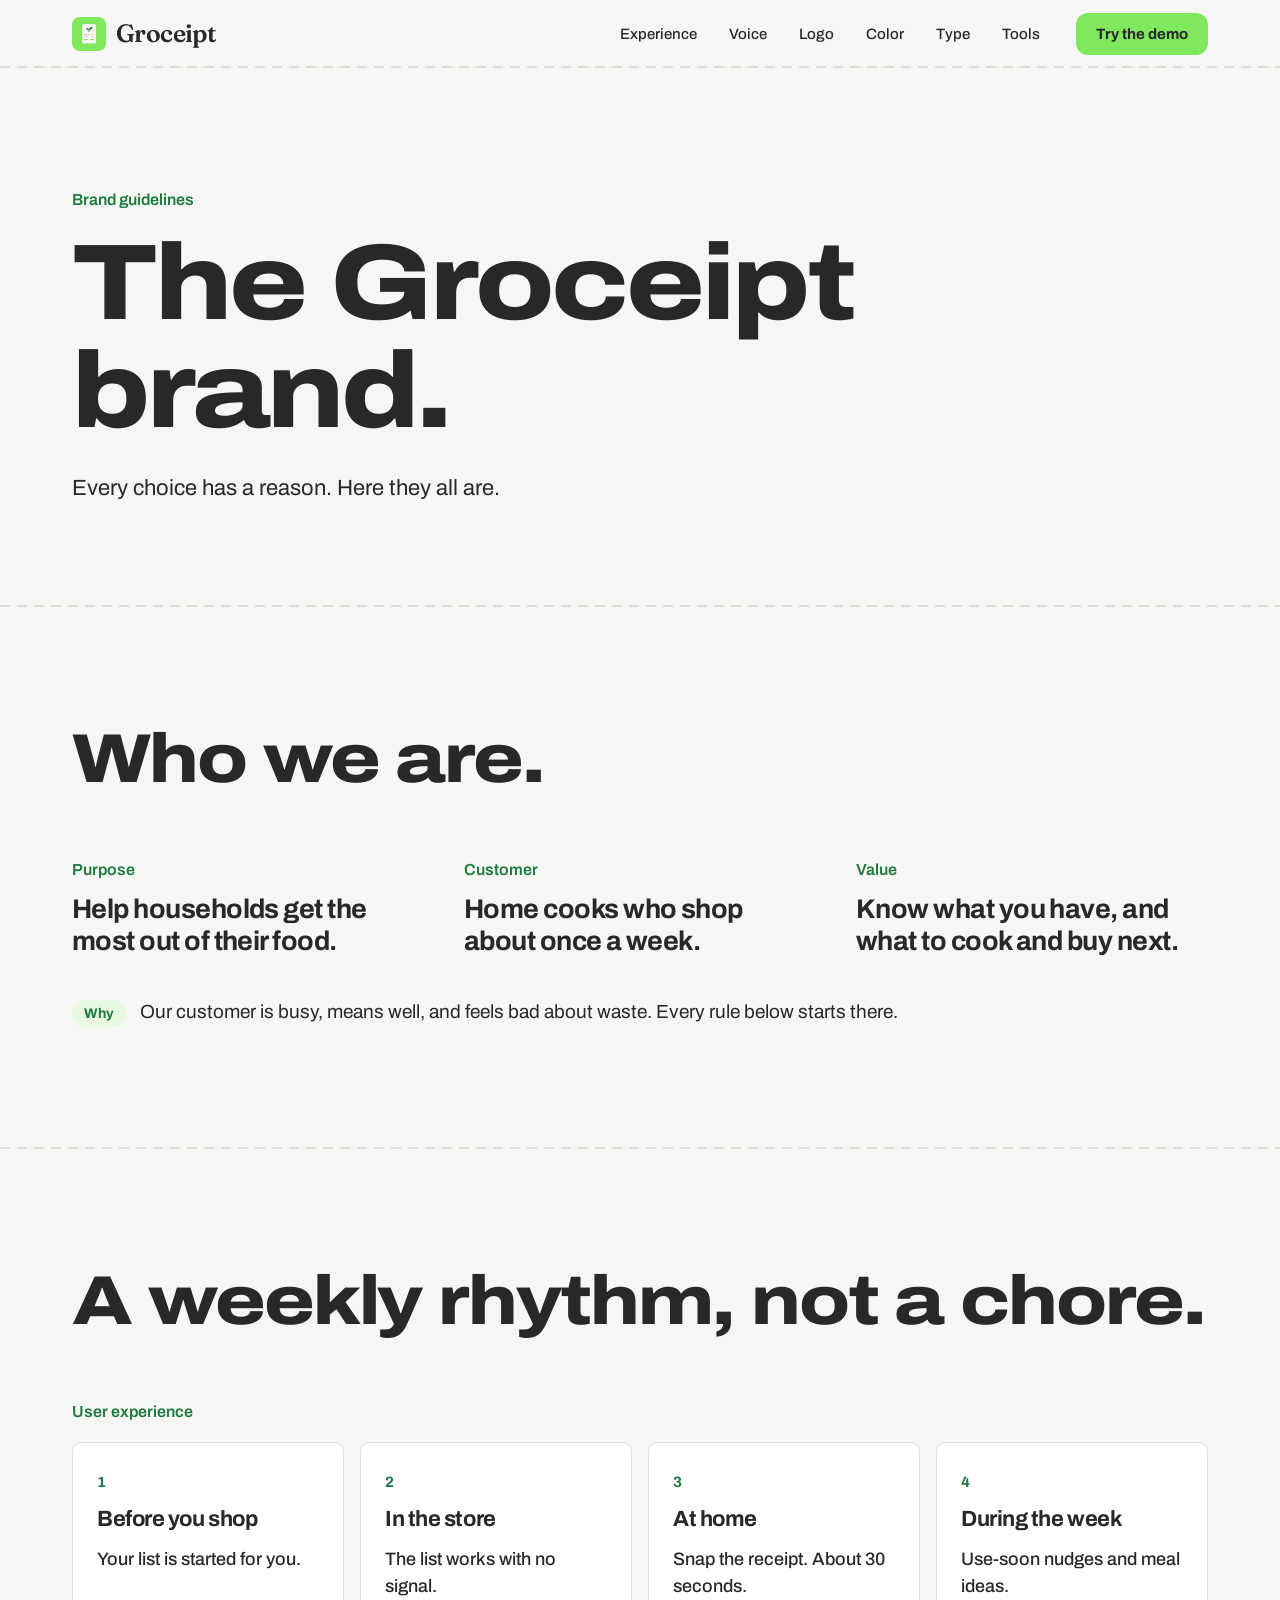
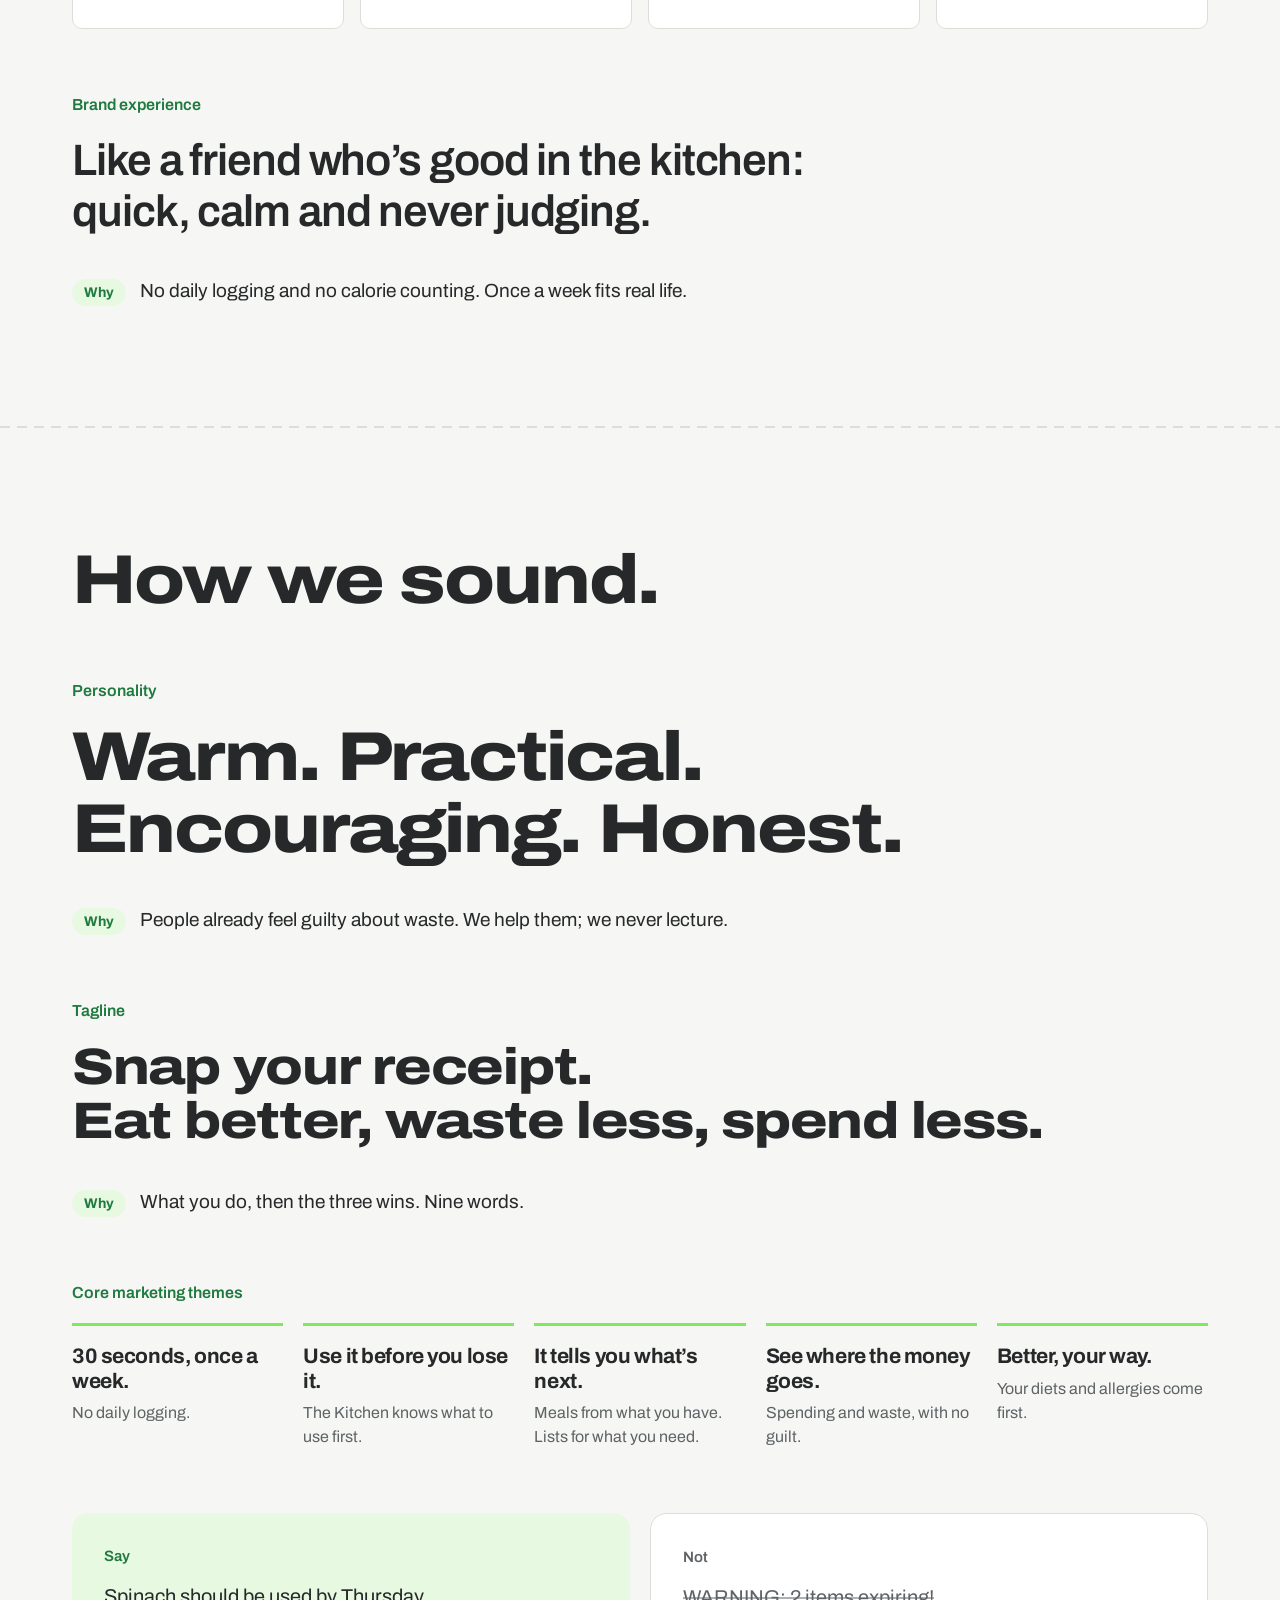
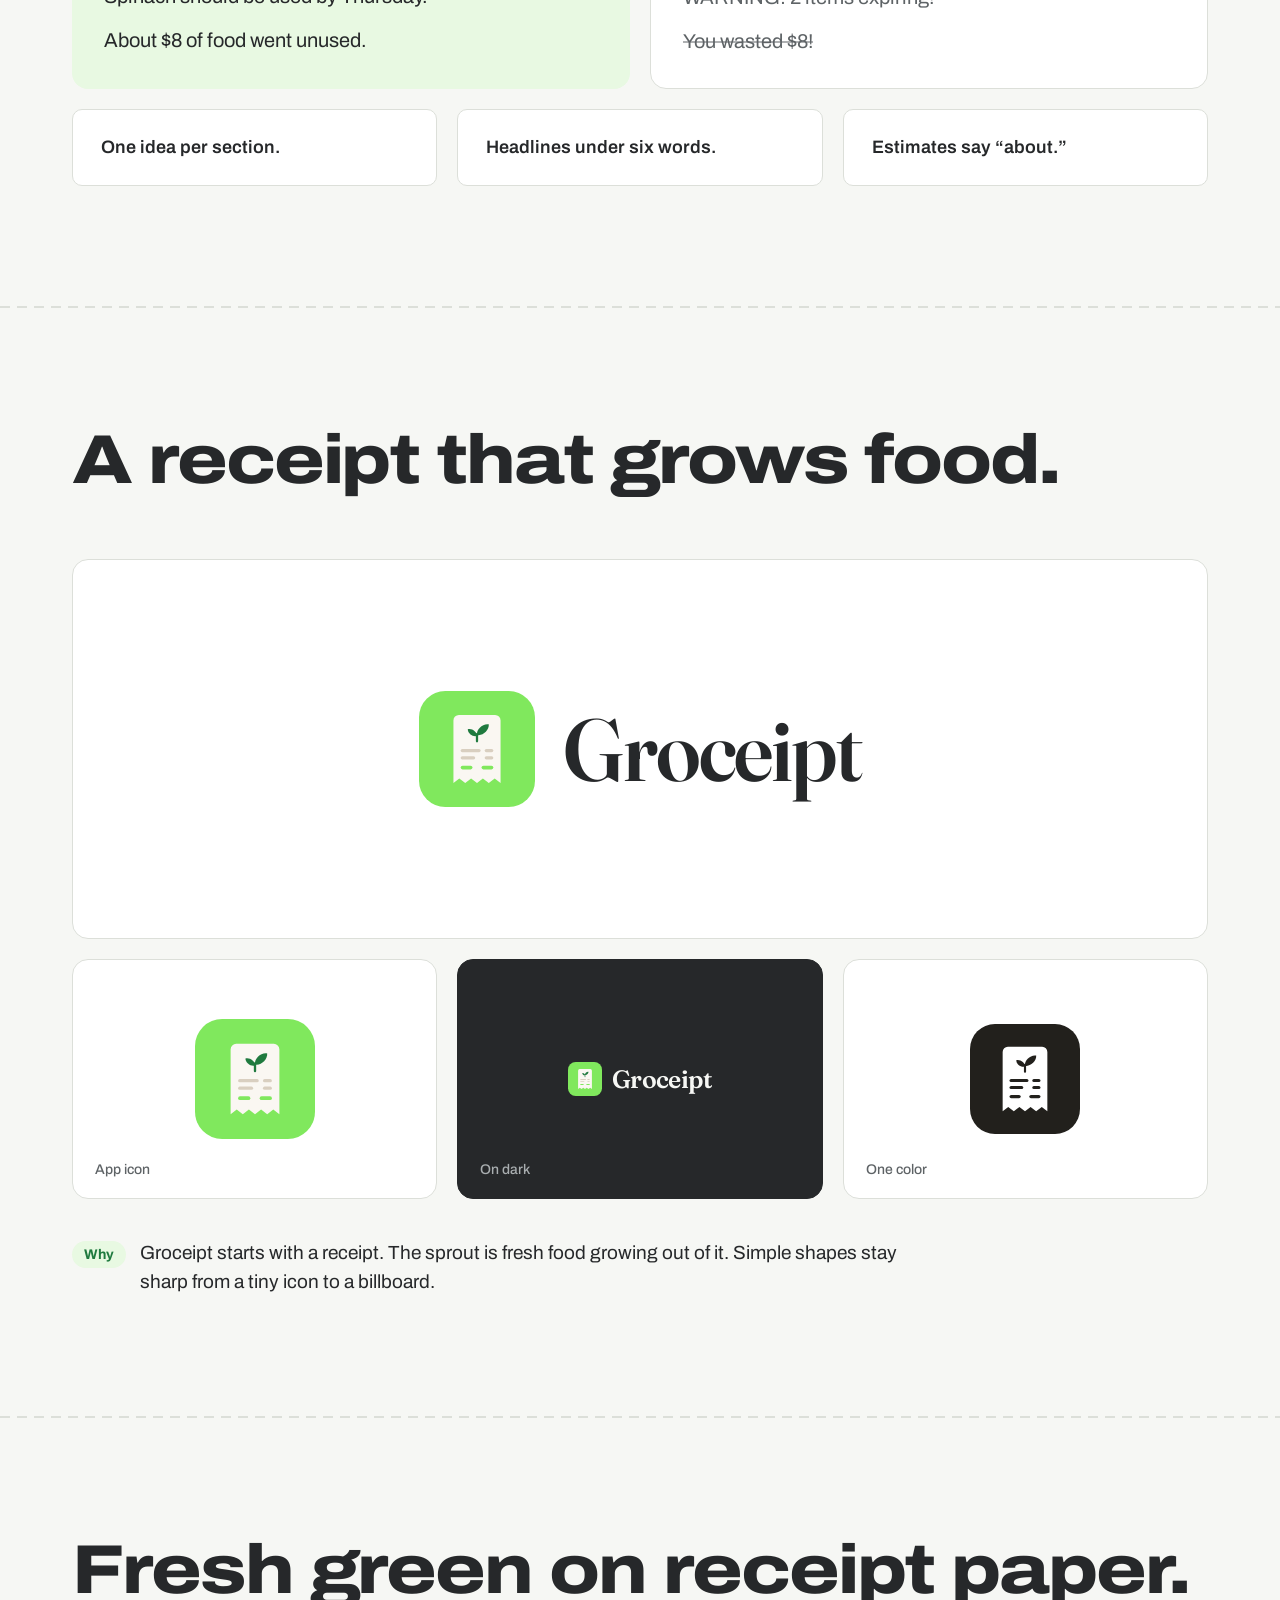
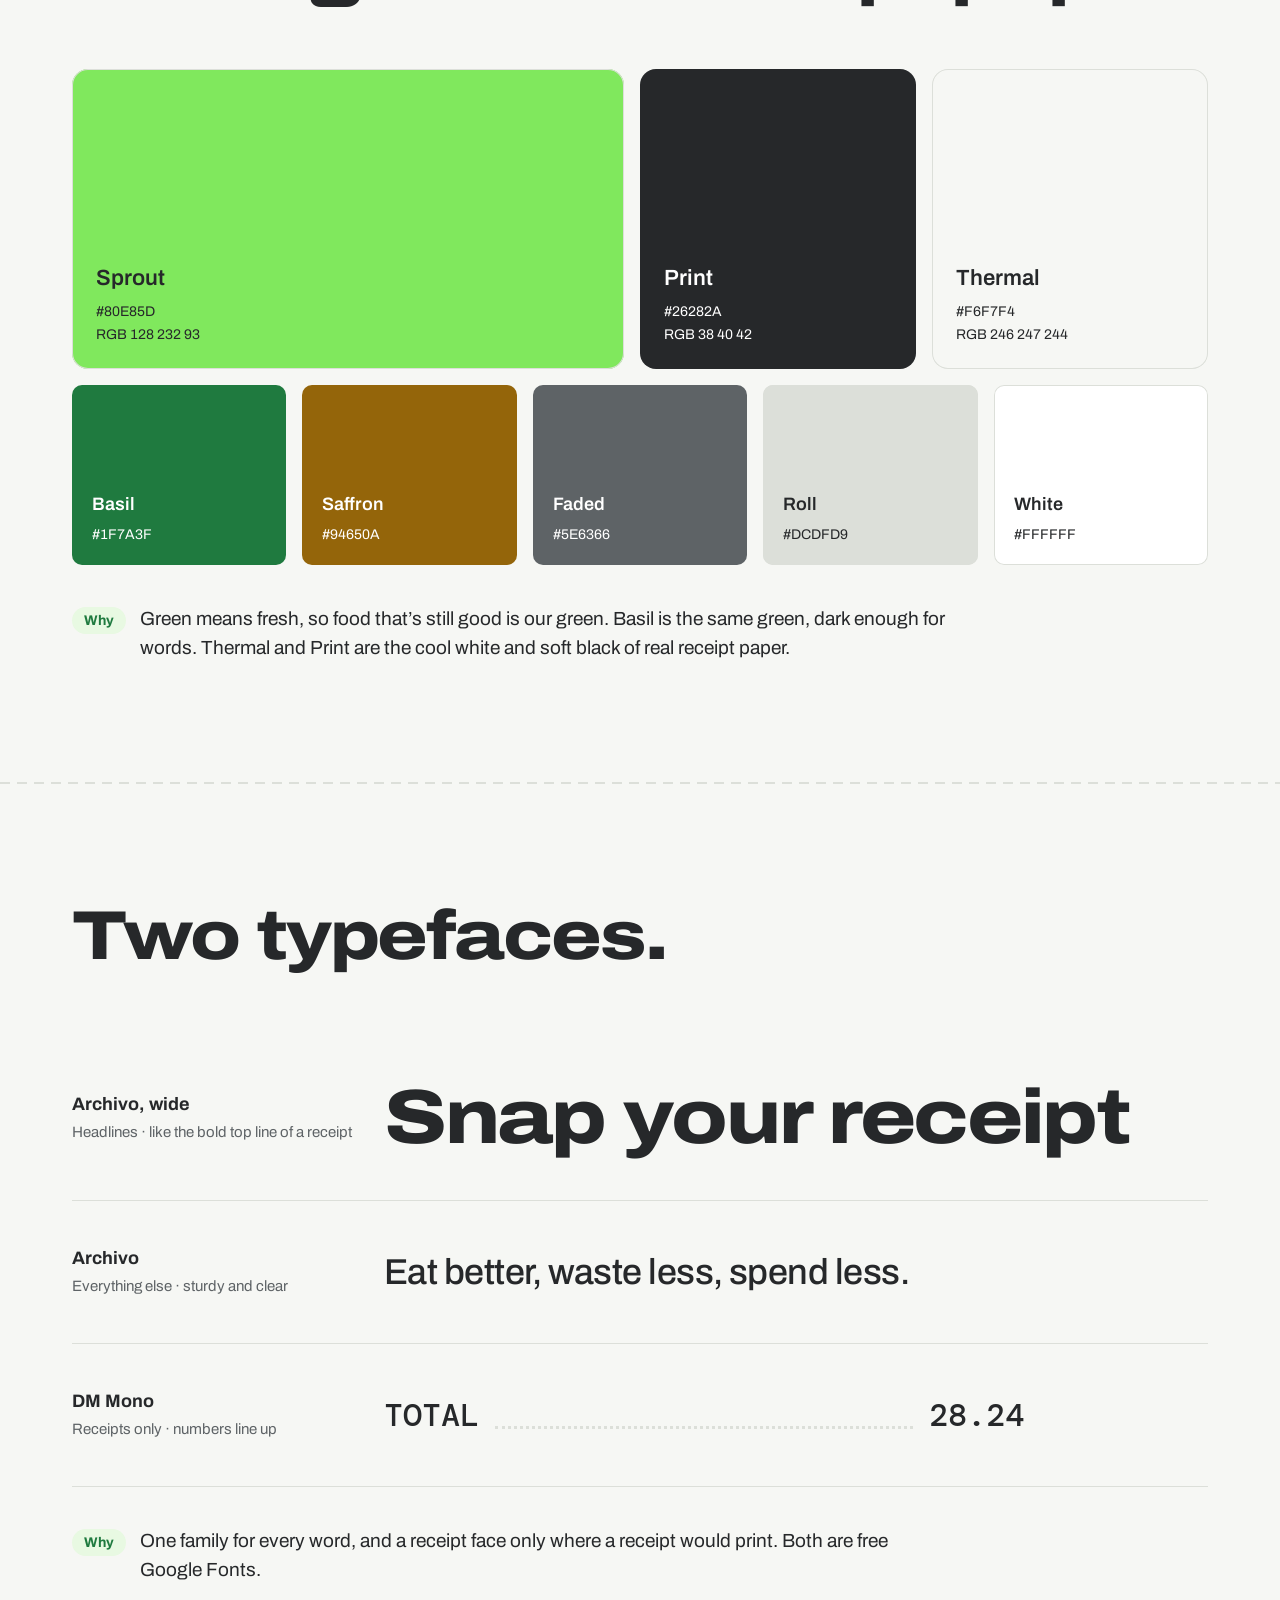
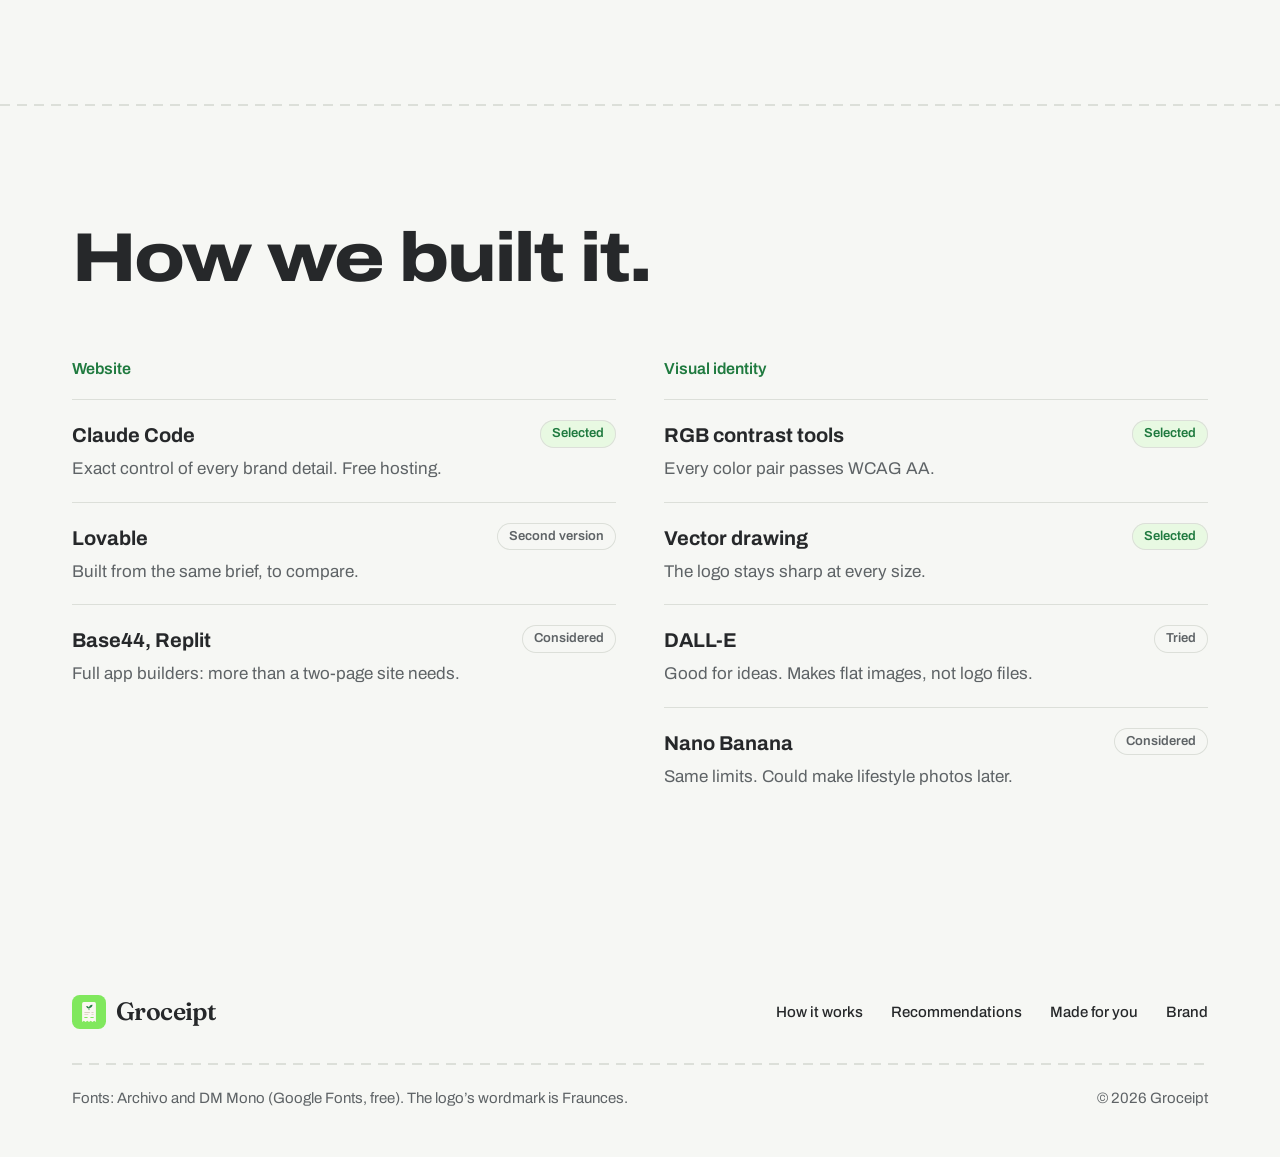
==== commit 1c763d18: "Publish the website (groceipt 0d7a9bd)" ====
--- a/brand.html
+++ b/brand.html
@@ -96,7 +96,7 @@
             <h2 id="voice-title" class="display-2">How we sound.</h2>
           </div>
           <p class="eyebrow">Personality</p>
-          <p class="traits">Warm<span>.</span> Practical<span>.</span> Encouraging<span>.</span> Honest<span>.</span></p>
+          <p class="traits">Warm. Practical. Encouraging. Honest.</p>
           <p class="why"><span>Why</span>People already feel guilty about waste. We help them; we never lecture.</p>
 
           <p class="eyebrow sub-eyebrow">Tagline</p>
--- a/styles.css
+++ b/styles.css
@@ -1328,10 +1328,6 @@
   line-height: 1.05;
 }
 
-.traits span {
-  color: var(--basil);
-}
-
 .say {
   display: grid;
   grid-template-columns: 1fr 1fr;
@@ -1481,8 +1477,9 @@
   line-height: 1.05;
 }
 
+/* The three wins on their own line, in the same ink: the type carries it, not a color. */
 .b-section .tagline span {
-  color: var(--basil);
+  display: block;
 }
 
 .themes {
